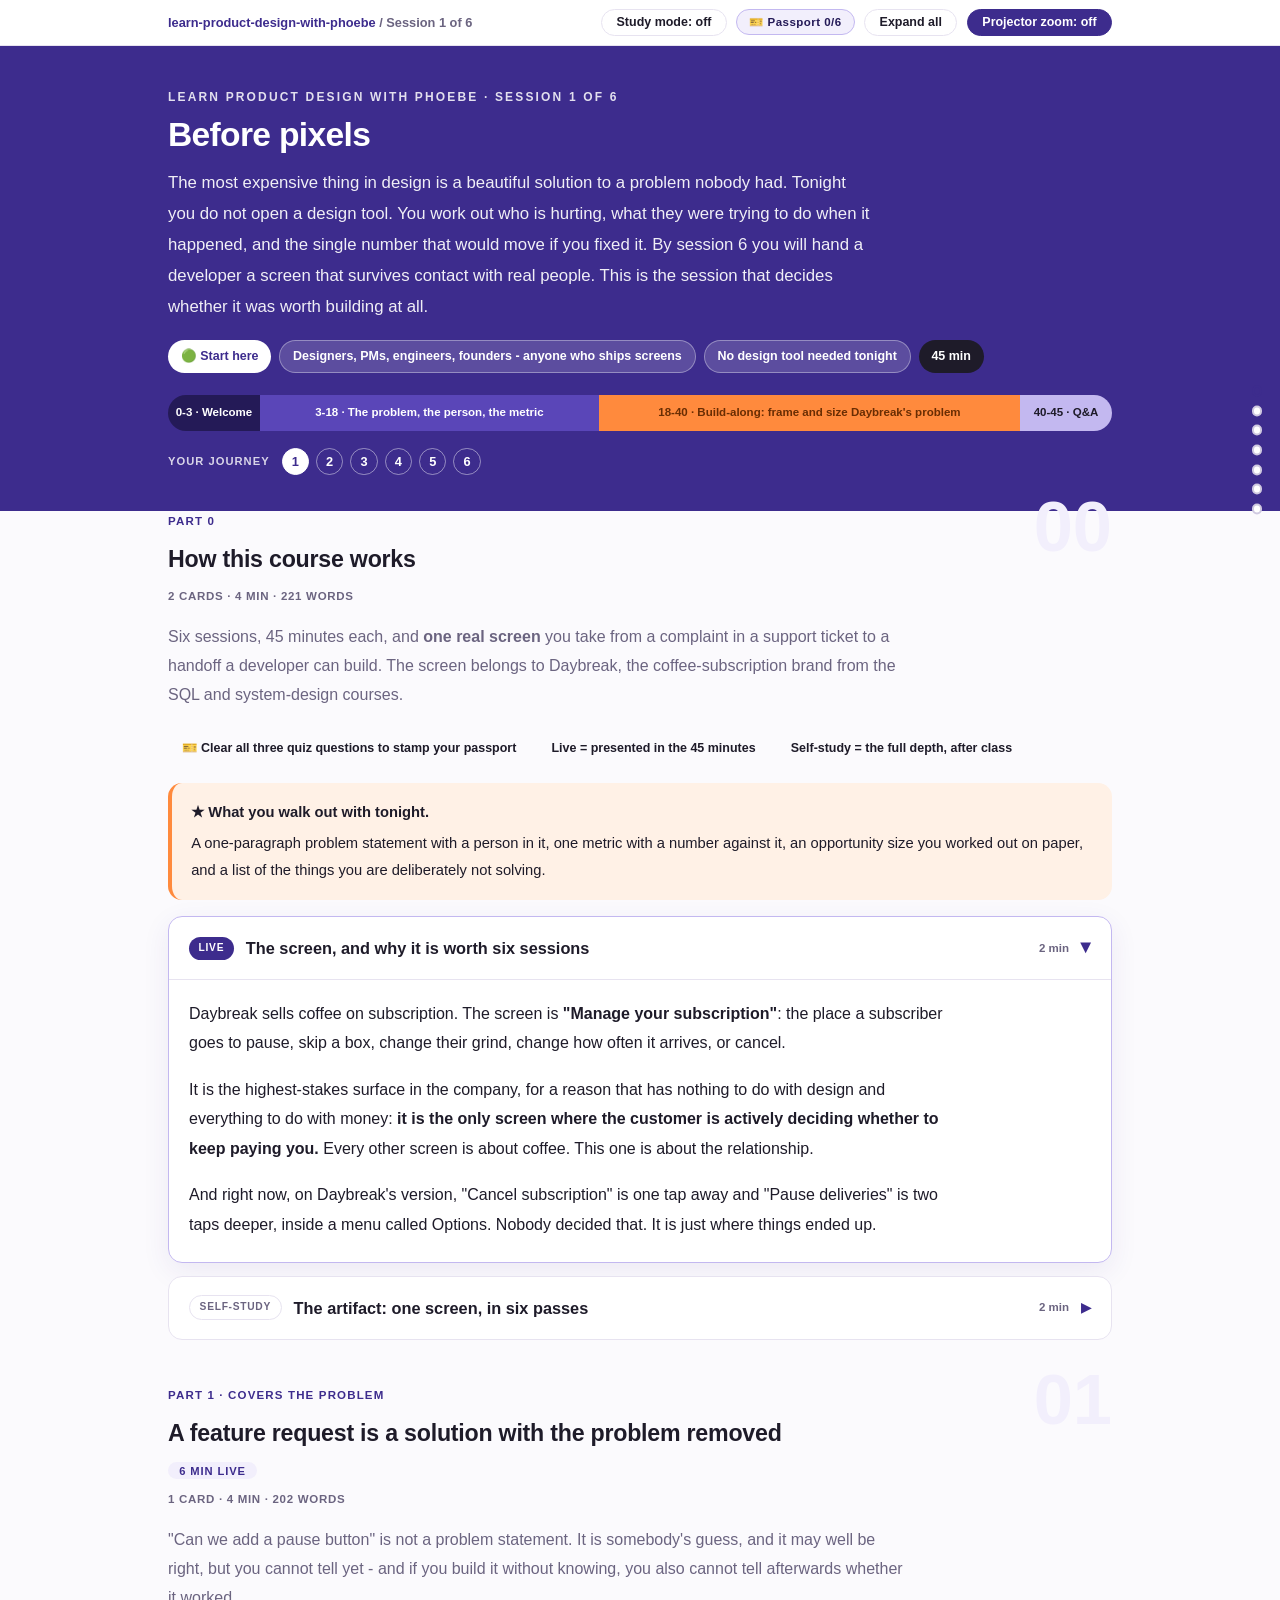
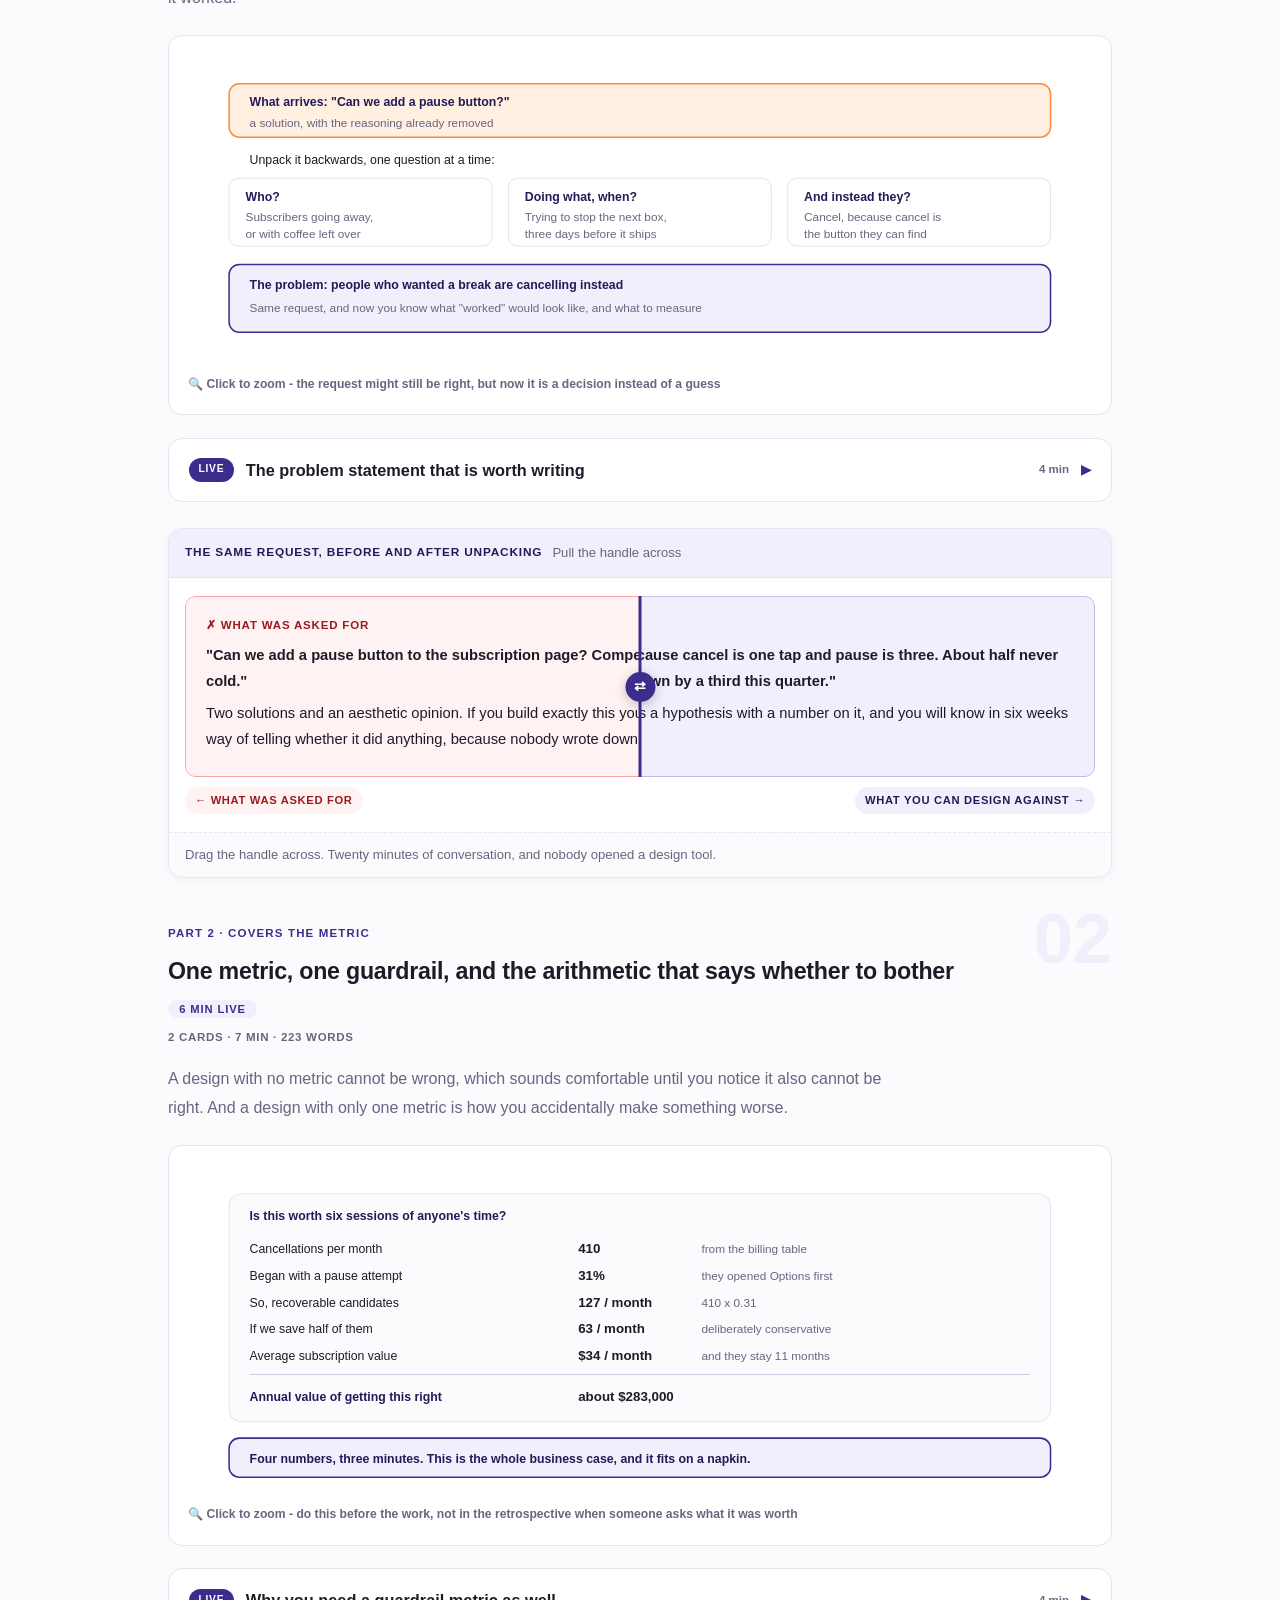
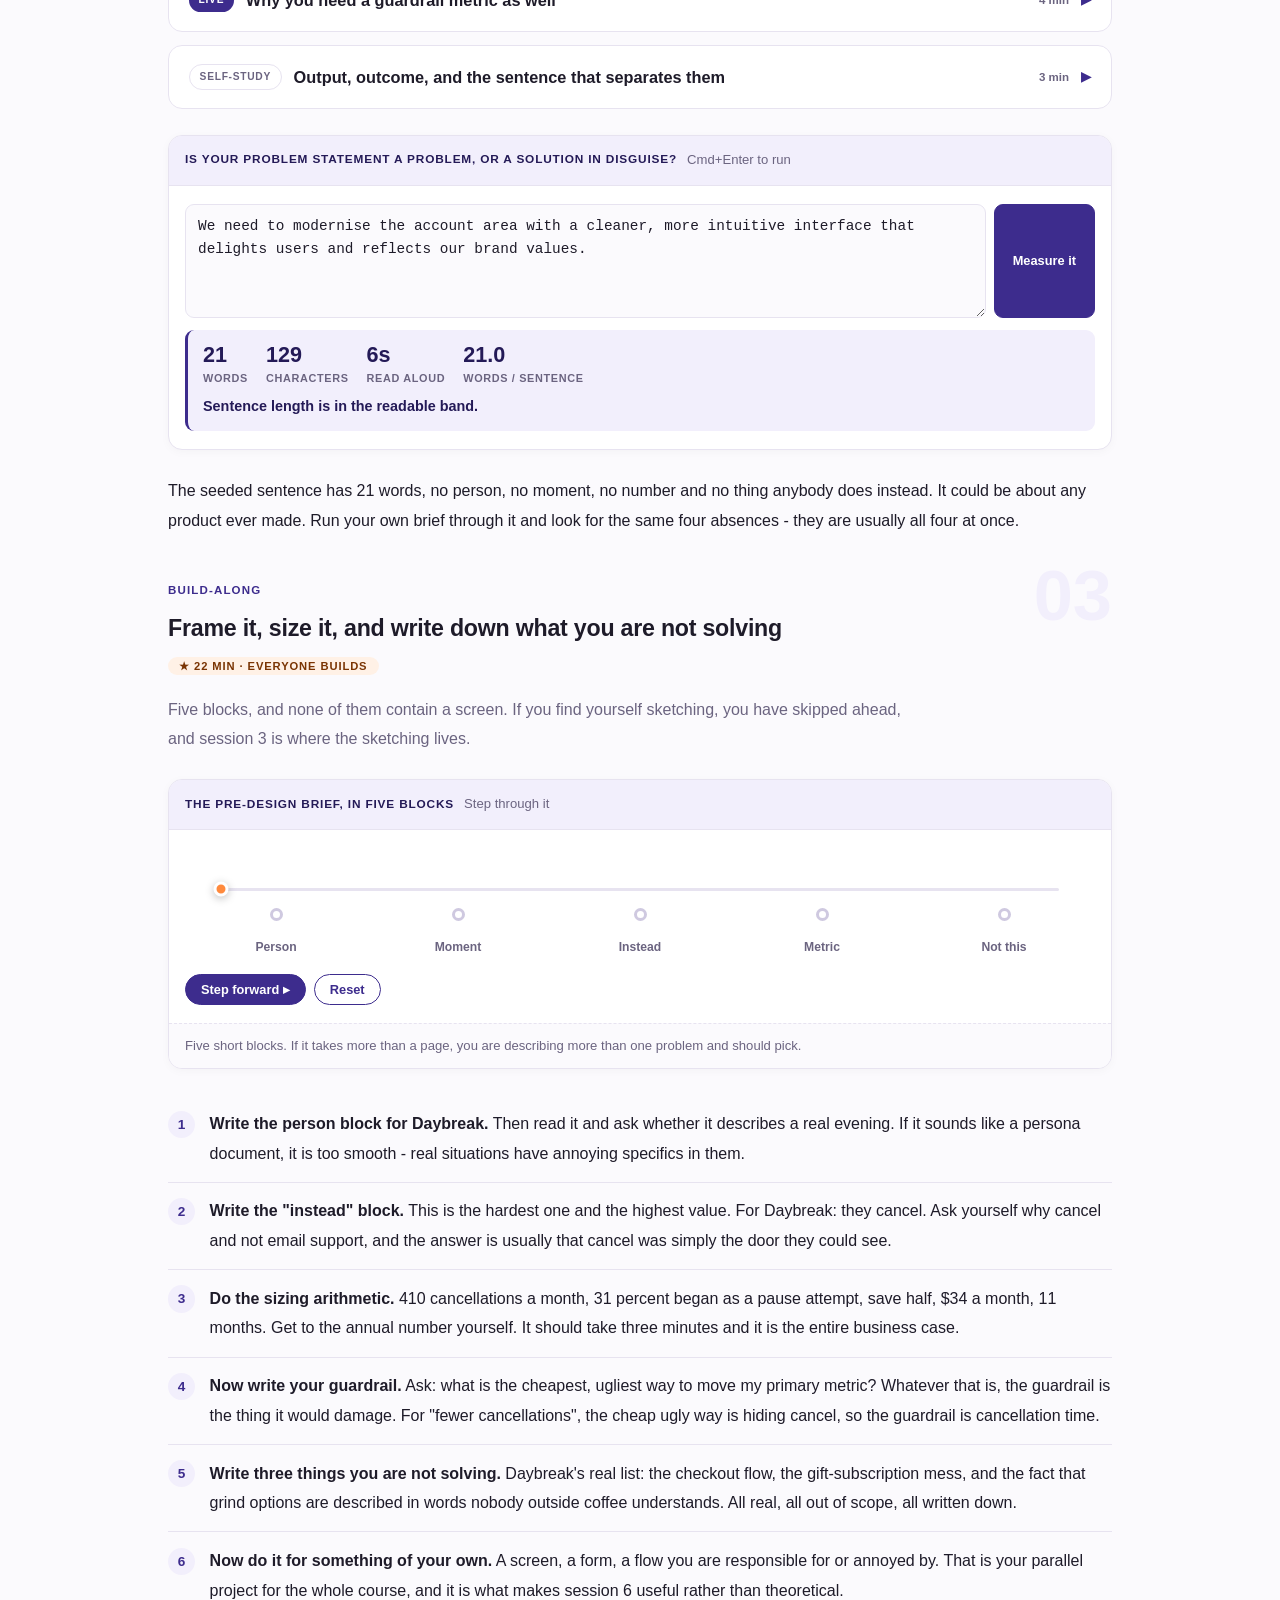
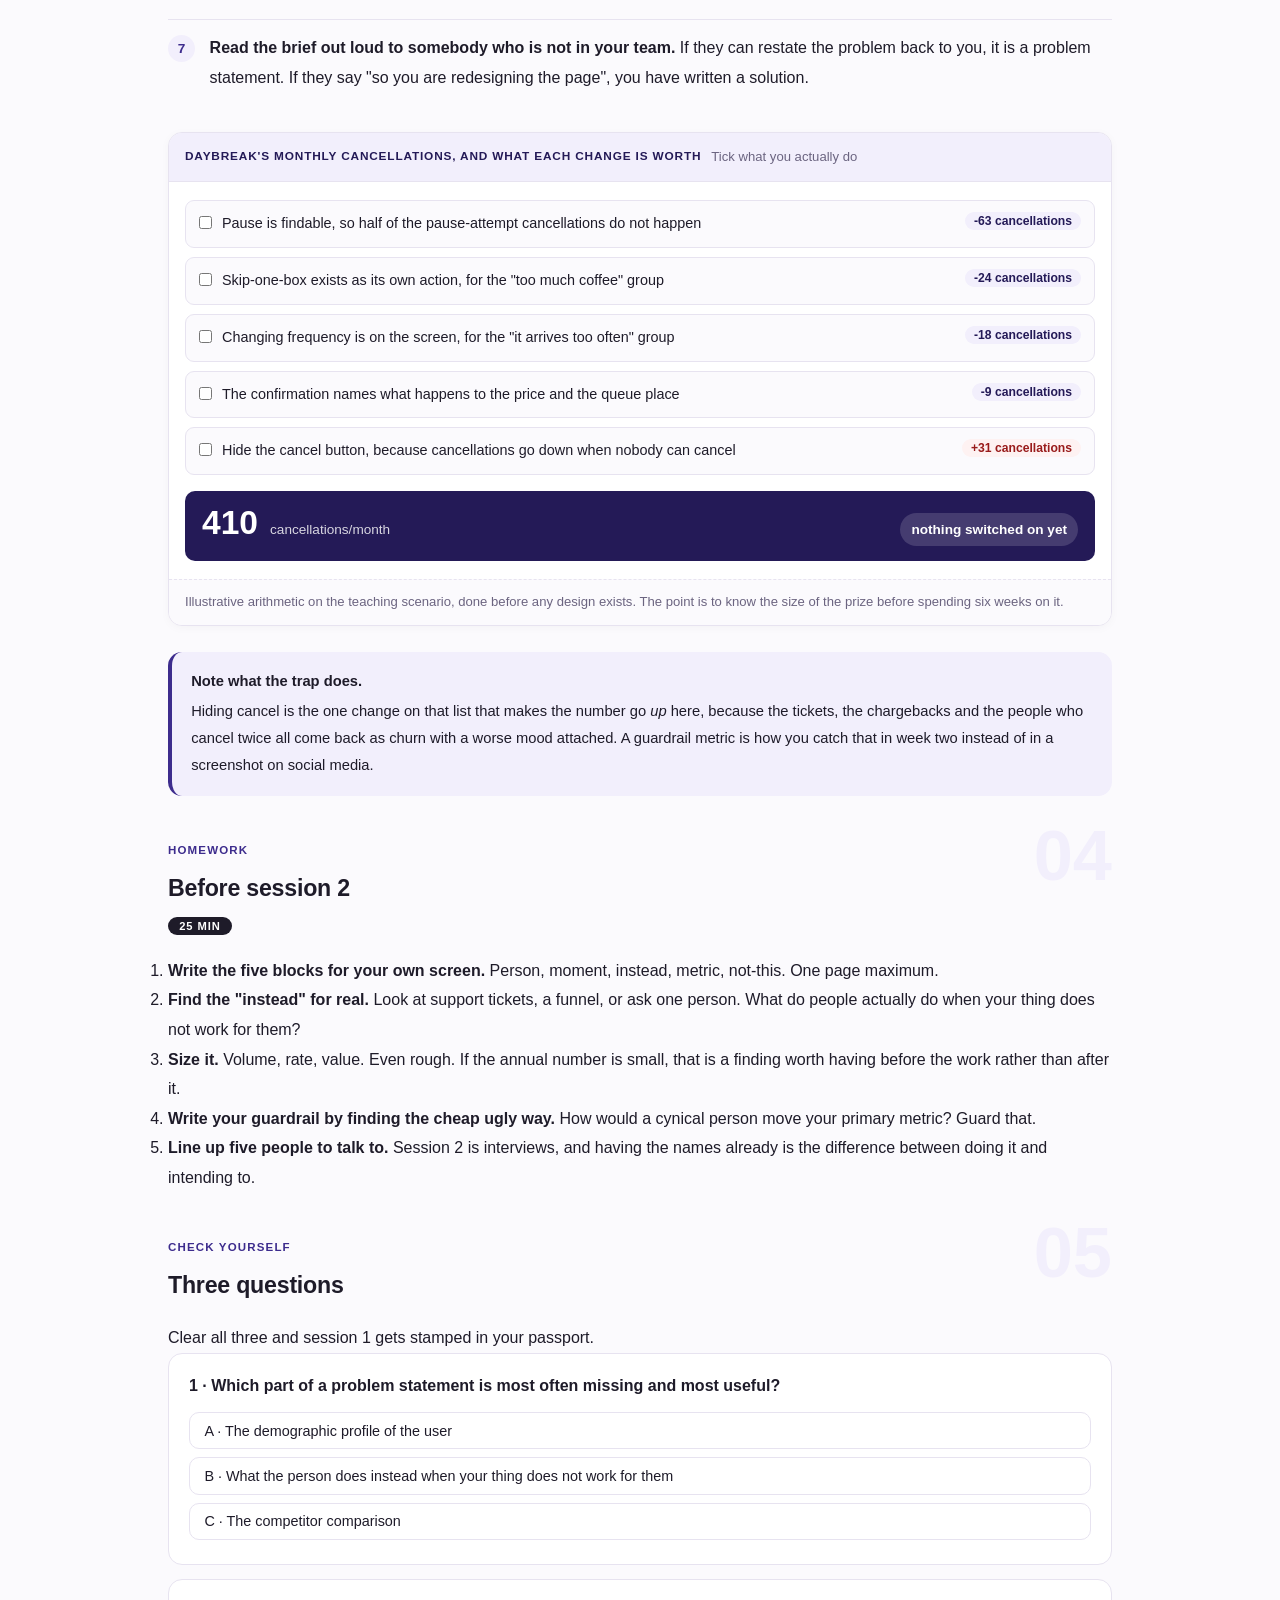
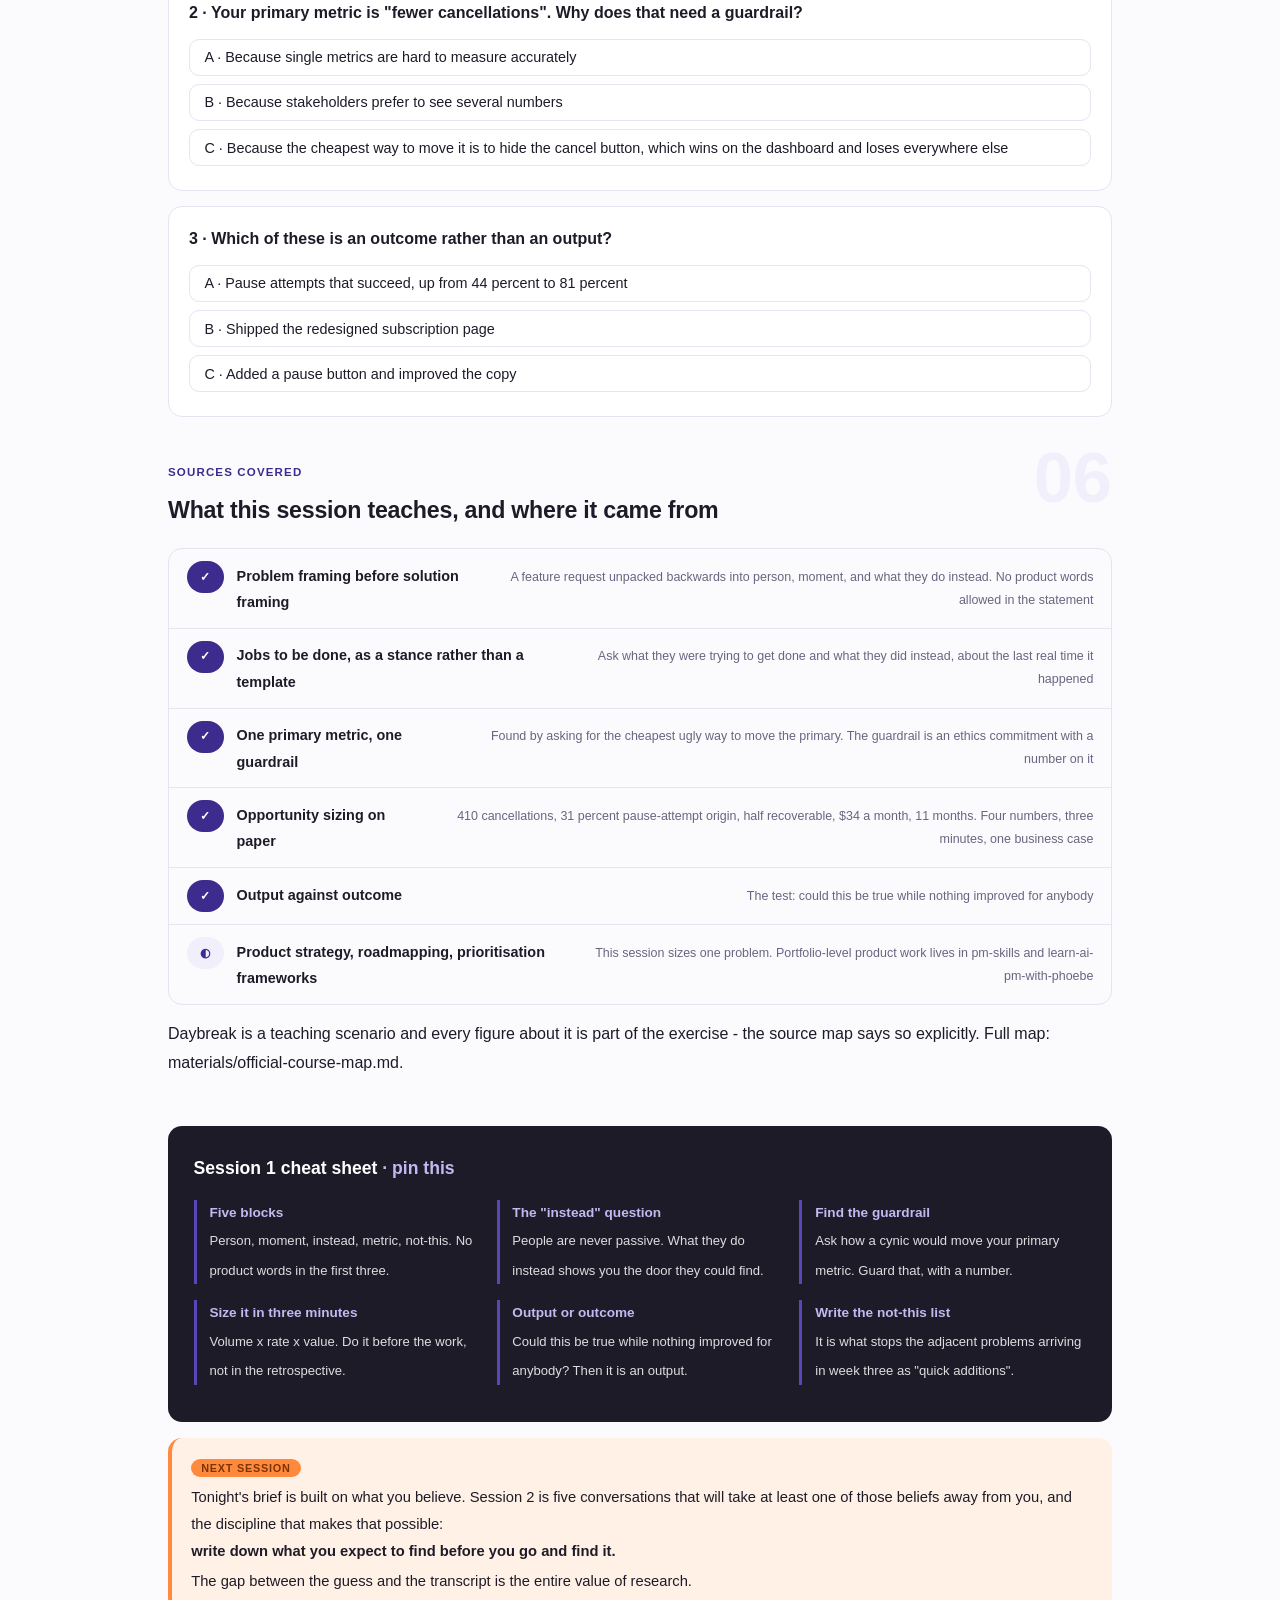
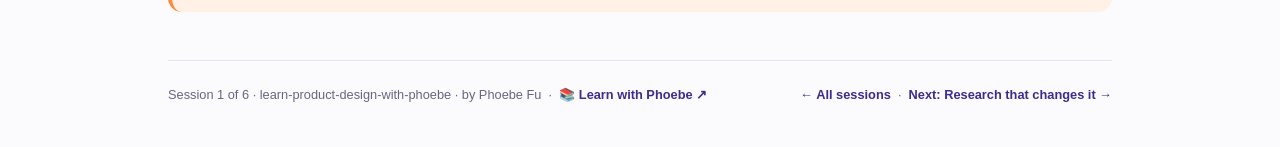
==== courses/01-before-pixels.html @ 53001fee "style.css: recover the missing .agenda block, with an accessible a3 This repo was scaffolded from a " ====
<!DOCTYPE html>
<html lang="en">
<head>
<meta charset="UTF-8">
<meta name="viewport" content="width=device-width, initial-scale=1.0">
<!-- social:start -->
<meta name="description" content="Session 1 of 6. What the problem actually is, who is hurting, and the one number that would move if you solved it. No screens allowed in this session, which is the point of it.">
<meta property="og:type" content="article">
<meta property="og:site_name" content="Learn with Phoebe">
<meta property="og:title" content="Before pixels - learn product design with phoebe">
<meta property="og:description" content="Session 1 of 6. Find the real problem and the one number that would move if you solved it.">
<meta property="og:url" content="https://phoebefu6.github.io/learn-product-design-with-phoebe/courses/01-before-pixels.html">
<meta property="og:image" content="https://phoebefu6.github.io/learn-product-design-with-phoebe/assets/og-cover.png">
<meta property="og:image:width" content="1200">
<meta property="og:image:height" content="630">
<meta name="twitter:card" content="summary_large_image">
<meta name="twitter:title" content="Before pixels - learn product design with phoebe">
<meta name="twitter:description" content="Session 1 of 6. The problem, the person, and the one metric.">
<meta name="twitter:image" content="https://phoebefu6.github.io/learn-product-design-with-phoebe/assets/og-cover.png">
<!-- social:end -->
<title>Session 1 · Before pixels - learn product design with phoebe</title>
<link rel="stylesheet" href="../assets/style.css?v=2">
</head>
<body>

<div class="toolbar">
  <div class="wrap">
    <span class="crumb"><a href="../index.html">learn-product-design-with-phoebe</a> / Session 1 of 6</span>
    <button class="btn" id="toggle-all" type="button">Expand all</button>
    <button class="btn primary" id="zoom-toggle" type="button">Projector zoom: off</button>
  </div>
</div>

<header class="masthead">
  <div class="wrap">
    <div class="eyebrow">Learn Product Design with Phoebe · Session 1 of 6</div>
    <h1>Before <span class="accent">pixels</span></h1>
    <p class="sub">The most expensive thing in design is a beautiful solution to a problem nobody had. Tonight you do not open a design tool. You work out who is hurting, what they were trying to do when it happened, and the single number that would move if you fixed it. By session 6 you will hand a developer a screen that survives contact with real people. This is the session that decides whether it was worth building at all.</p>
    <div class="chip-row">
      <span class="chip level">🟢 Start here</span>
      <span class="chip audience">Designers, PMs, engineers, founders - anyone who ships screens</span>
      <span class="chip audience">No design tool needed tonight</span>
      <span class="chip time">45 min</span>
    </div>
    <div class="agenda">
      <span class="a1" style="flex:1">0-3 · Welcome</span>
      <span class="a2" style="flex:4">3-18 · The problem, the person, the metric</span>
      <span class="a3" style="flex:5">18-40 · Build-along: frame and size Daybreak's problem</span>
      <span class="a4" style="flex:1">40-45 · Q&amp;A</span>
    </div>
  </div>
</header>

<main class="wrap">

  <!-- ============ INTRO ============ -->
  <section class="section" id="intro">
    <div class="section-kicker">
      <span class="klabel">Part 0</span>
      <h2>How this course works</h2>
    </div>
    <p class="lede">Six sessions, 45 minutes each, and <strong>one real screen</strong> you take from a complaint in a support ticket to a handoff a developer can build. The screen belongs to Daybreak, the coffee-subscription brand from the SQL and system-design courses.</p>

    <div class="legend">
      <span class="pill">🎫 Clear all three quiz questions to stamp your passport</span>
      <span class="pill">Live = presented in the 45 minutes</span>
      <span class="pill">Self-study = the full depth, after class</span>
    </div>

    <div class="callout win">
      <p><strong>★ What you walk out with tonight.</strong> A one-paragraph problem statement with a person in it, one metric with a number against it, an opportunity size you worked out on paper, and a list of the things you are deliberately not solving.</p>
    </div>

    <details class="card" open>
      <summary><span class="mode live">Live</span>The screen, and why it is worth six sessions<span class="mini">2 min</span><span class="caret">▶</span></summary>
      <div class="body">
        <p>Daybreak sells coffee on subscription. The screen is <strong>"Manage your subscription"</strong>: the place a subscriber goes to pause, skip a box, change their grind, change how often it arrives, or cancel.</p>
        <p>It is the highest-stakes surface in the company, for a reason that has nothing to do with design and everything to do with money: <strong>it is the only screen where the customer is actively deciding whether to keep paying you.</strong> Every other screen is about coffee. This one is about the relationship.</p>
        <p>And right now, on Daybreak's version, "Cancel subscription" is one tap away and "Pause deliveries" is two taps deeper, inside a menu called Options. Nobody decided that. It is just where things ended up.</p>
      </div>
    </details>

    <details class="card">
      <summary><span class="mode self">Self-study</span>The artifact: one screen, in six passes<span class="mini">2 min</span><span class="caret">▶</span></summary>
      <div class="body">
        <table class="clean">
          <tr><th>Session</th><th>What the work gains</th></tr>
          <tr><td>1 · tonight</td><td>A problem statement with a person in it, and one metric</td></tr>
          <tr><td>2</td><td>Five interviews, and at least one belief you had to give up</td></tr>
          <tr><td>3</td><td>The flow and a deliberately ugly wireframe of the structure</td></tr>
          <tr><td>4</td><td>Type scale, spacing scale, hierarchy and colour that passes on measurement</td></tr>
          <tr><td>5</td><td>States, feedback, and every word on the screen written on purpose</td></tr>
          <tr><td>6</td><td>A critique survived, a handoff pack, and the debt written down</td></tr>
        </table>
        <p>If you only do three, do 1, 4 and 6. Session 1 is whether it was worth building, session 4 is whether it is usable, session 6 is whether it survives you.</p>
      </div>
    </details>
  </section>

  <!-- ============ PART 1 ============ -->
  <section class="section" id="part-1">
    <div class="section-kicker">
      <span class="klabel">Part 1 · covers the problem</span>
      <h2>A feature request is a solution with the problem removed</h2>
      <span class="tag concept">6 min live</span>
    </div>
    <p class="lede">"Can we add a pause button" is not a problem statement. It is somebody's guess, and it may well be right, but you cannot tell yet - and if you build it without knowing, you also cannot tell afterwards whether it worked.</p>

    <figure class="zoomable">
      <svg viewBox="0 0 880 300" xmlns="http://www.w3.org/2000/svg" role="img" aria-label="A feature request unpacked backwards into the problem behind it and the person who has it">
        <style>
          .p1rH { font: 800 12px Inter, sans-serif; fill: #241A57; }
          .p1rB { font: 400 12px Inter, sans-serif; fill: #1E1B29; }
          .p1rN { font: 400 11.5px Inter, sans-serif; fill: #6B6480; }
        </style>
        <rect x="40" y="28" width="800" height="52" rx="10" fill="#FFF0E2" stroke="#FF8A3D" stroke-width="1.5"/>
        <text class="p1rH" x="60" y="50">What arrives: "Can we add a pause button?"</text>
        <text class="p1rN" x="60" y="70">a solution, with the reasoning already removed</text>

        <text class="p1rB" x="60" y="106">Unpack it backwards, one question at a time:</text>

        <rect x="40" y="120" width="256" height="66" rx="9" fill="#fff" stroke="#E7E3F0"/>
        <text class="p1rH" x="56" y="142">Who?</text>
        <text class="p1rN" x="56" y="162">Subscribers going away,</text>
        <text class="p1rN" x="56" y="178">or with coffee left over</text>

        <rect x="312" y="120" width="256" height="66" rx="9" fill="#fff" stroke="#E7E3F0"/>
        <text class="p1rH" x="328" y="142">Doing what, when?</text>
        <text class="p1rN" x="328" y="162">Trying to stop the next box,</text>
        <text class="p1rN" x="328" y="178">three days before it ships</text>

        <rect x="584" y="120" width="256" height="66" rx="9" fill="#fff" stroke="#E7E3F0"/>
        <text class="p1rH" x="600" y="142">And instead they?</text>
        <text class="p1rN" x="600" y="162">Cancel, because cancel is</text>
        <text class="p1rN" x="600" y="178">the button they can find</text>

        <rect x="40" y="204" width="800" height="66" rx="10" fill="#F2EFFC" stroke="#3D2C8D" stroke-width="1.5"/>
        <text class="p1rH" x="60" y="228">The problem: people who wanted a break are cancelling instead</text>
        <text class="p1rN" x="60" y="250">Same request, and now you know what "worked" would look like, and what to measure</text>
      </svg>
      <figcaption>🔍 Click to zoom - the request might still be right, but now it is a decision instead of a guess</figcaption>
    </figure>

    <details class="card">
      <summary><span class="mode live">Live</span>The problem statement that is worth writing<span class="mini">4 min</span><span class="caret">▶</span></summary>
      <div class="body">
        <p>One paragraph, four things in it, and no product words at all:</p>
        <ul>
          <li><strong>A person, specifically.</strong> Not "users". "A subscriber going travelling for three weeks."</li>
          <li><strong>A moment.</strong> When does this happen? "Three days before the next box ships, usually from a phone, usually in the evening."</li>
          <li><strong>What they do instead.</strong> This is the part everyone skips and it is the most useful. People always do something. What they do instead of the thing you wish they did tells you where the design failed.</li>
          <li><strong>What would be different.</strong> Not "a better experience". Something you could count.</li>
        </ul>
        <div class="callout example">
          <span class="ex-pill">Daybreak's version</span>
          <p>"A subscriber going away for three weeks wants to stop the next box. Three days before it ships, on a phone, in the evening, they open Manage subscription. They see Cancel. They do not see Pause, because it is inside Options. <strong>They cancel, and about half of them never come back.</strong> If we solved it, cancellations that begin with a pause attempt would fall, and reactivations would not have to carry the difference."</p>
        </div>
        <p>Notice that this paragraph contains no design ideas at all. That is deliberate: the moment a solution enters the problem statement, everybody starts discussing the solution and the problem is never examined again.</p>
      </div>
    </details>

    <div class="wipe" data-title="The same request, before and after unpacking" data-label-a="What was asked for" data-label-b="What you can design against" data-foot="Drag the handle across. Twenty minutes of conversation, and nobody opened a design tool.">
      <div class="wipe-a">
        <p><strong>"Can we add a pause button to the subscription page? Competitors have one. Also it should feel friendlier, the page is quite cold."</strong></p>
        <p>Two solutions and an aesthetic opinion. If you build exactly this you will ship a pause button in a friendlier colour, and you will have no way of telling whether it did anything, because nobody wrote down what "did anything" means.</p>
      </div>
      <div class="wipe-b">
        <p><strong>"Subscribers who want a three-week break cancel instead, because cancel is one tap and pause is three. About half never return. Target: cancellations that started as a pause attempt, down by a third this quarter."</strong></p>
        <p>Now "friendlier" is testable rather than arguable, the pause button is a hypothesis with a number on it, and you will know in six weeks whether you were right.</p>
      </div>
    </div>
  </section>

  <!-- ============ PART 2 ============ -->
  <section class="section" id="part-2">
    <div class="section-kicker">
      <span class="klabel">Part 2 · covers the metric</span>
      <h2>One metric, one guardrail, and the arithmetic that says whether to bother</h2>
      <span class="tag concept">6 min live</span>
    </div>
    <p class="lede">A design with no metric cannot be wrong, which sounds comfortable until you notice it also cannot be right. And a design with only one metric is how you accidentally make something worse.</p>

    <figure class="zoomable">
      <svg viewBox="0 0 880 320" xmlns="http://www.w3.org/2000/svg" role="img" aria-label="Opportunity sizing for Daybreak: monthly cancellations, the share that began as a pause attempt, the recoverable share and the annual value">
        <style>
          .p1sH { font: 800 12px Inter, sans-serif; fill: #241A57; }
          .p1sB { font: 400 12px Inter, sans-serif; fill: #1E1B29; }
          .p1sV { font: 800 13px Inter, sans-serif; fill: #1E1B29; }
          .p1sN { font: 400 11.5px Inter, sans-serif; fill: #6B6480; }
        </style>
        <rect x="40" y="28" width="800" height="222" rx="12" fill="#FBFAFD" stroke="#E7E3F0"/>
        <text class="p1sH" x="60" y="54">Is this worth six sessions of anyone's time?</text>

        <text class="p1sB" x="60" y="86">Cancellations per month</text>
        <text class="p1sV" x="380" y="86">410</text>
        <text class="p1sN" x="500" y="86">from the billing table</text>

        <text class="p1sB" x="60" y="112">Began with a pause attempt</text>
        <text class="p1sV" x="380" y="112">31%</text>
        <text class="p1sN" x="500" y="112">they opened Options first</text>

        <text class="p1sB" x="60" y="138">So, recoverable candidates</text>
        <text class="p1sV" x="380" y="138">127 / month</text>
        <text class="p1sN" x="500" y="138">410 x 0.31</text>

        <text class="p1sB" x="60" y="164">If we save half of them</text>
        <text class="p1sV" x="380" y="164">63 / month</text>
        <text class="p1sN" x="500" y="164">deliberately conservative</text>

        <text class="p1sB" x="60" y="190">Average subscription value</text>
        <text class="p1sV" x="380" y="190">$34 / month</text>
        <text class="p1sN" x="500" y="190">and they stay 11 months</text>

        <line x1="60" y1="204" x2="820" y2="204" stroke="#CFC9E0"/>
        <text class="p1sH" x="60" y="230">Annual value of getting this right</text>
        <text class="p1sV" x="380" y="230">about $283,000</text>

        <rect x="40" y="266" width="800" height="38" rx="10" fill="#F2EFFC" stroke="#3D2C8D" stroke-width="1.5"/>
        <text class="p1sH" x="60" y="290">Four numbers, three minutes. This is the whole business case, and it fits on a napkin.</text>
      </svg>
      <figcaption>🔍 Click to zoom - do this before the work, not in the retrospective when someone asks what it was worth</figcaption>
    </figure>

    <details class="card">
      <summary><span class="mode live">Live</span>Why you need a guardrail metric as well<span class="mini">4 min</span><span class="caret">▶</span></summary>
      <div class="body">
        <p>Optimise one number hard enough and you will find a way to move it that nobody wanted. If the only metric is "fewer cancellations", the fastest design is to hide the cancel button entirely, and that design will win on the dashboard while your support queue fills up and someone writes a thread about dark patterns.</p>
        <ul>
          <li><strong>Primary:</strong> cancellations that began as a pause attempt, down by a third.</li>
          <li><strong>Guardrail:</strong> time to complete an intentional cancellation, unchanged. Plus support tickets containing the word "cancel", unchanged.</li>
        </ul>
        <div class="callout tip">
          <p>The guardrail is also an ethics mechanism with a number on it, which is much more durable than an ethics conversation. "We agreed cancelling would not get slower, and it got 40 seconds slower" is a fact. "This feels a bit dark-pattern-ish" is a feeling somebody can talk you out of on a Thursday.</p>
        </div>
      </div>
    </details>

    <details class="card">
      <summary><span class="mode self">Self-study</span>Output, outcome, and the sentence that separates them<span class="mini">3 min</span><span class="caret">▶</span></summary>
      <div class="body">
        <table class="clean">
          <tr><th>Output (what you did)</th><th>Outcome (what changed)</th></tr>
          <tr><td>Redesigned the subscription page</td><td>Pause attempts that succeed, up from 44% to 81%</td></tr>
          <tr><td>Added a pause button</td><td>Cancellations that began as a pause attempt, down a third</td></tr>
          <tr><td>Improved the copy</td><td>Support tickets asking "how do I pause", down by half</td></tr>
        </table>
        <p>The test: <strong>could this be true while nothing improved for anybody?</strong> If yes, it is an output. Outputs are fine to plan with and dangerous to celebrate with, because a team that celebrates outputs eventually optimises for shipping rather than for working.</p>
      </div>
    </details>

    <div class="tryrow" data-fn="wordcount" data-multiline="1" data-title="Is your problem statement a problem, or a solution in disguise?" data-hint="Paste the last feature request or brief you were handed" data-seed="We need to modernise the account area with a cleaner, more intuitive interface that delights users and reflects our brand values." data-cta="Measure it"></div>

    <p>The seeded sentence has 21 words, no person, no moment, no number and no thing anybody does instead. It could be about any product ever made. Run your own brief through it and look for the same four absences - they are usually all four at once.</p>
  </section>

  <!-- ============ DEMO ============ -->
  <section class="section" id="demo-1">
    <div class="section-kicker">
      <span class="klabel">Build-along</span>
      <h2>Frame it, size it, and write down what you are not solving</h2>
      <span class="tag demo">★ 22 min · everyone builds</span>
    </div>
    <p class="lede">Five blocks, and none of them contain a screen. If you find yourself sketching, you have skipped ahead, and session 3 is where the sketching lives.</p>

    <div class="tick" data-stages="Person|Moment|Instead|Metric|Not this" data-title="The pre-design brief, in five blocks" data-foot="Five short blocks. If it takes more than a page, you are describing more than one problem and should pick.">
      <p class="tick-note" data-stage="0"><b>Person.</b> One specific person, named by their situation rather than a demographic. "A subscriber going away for three weeks" tells you something. "Millennials" tells you nothing you can design with.</p>
      <p class="tick-note" data-stage="1"><b>Moment.</b> When, where, on what, in what mood. Three days before shipping, on a phone, in the evening, mildly irritated. Every one of those changes the design.</p>
      <p class="tick-note" data-stage="2"><b>Instead.</b> What do they currently do? People are never passive. They cancel, they email support, they let the box arrive and give it away, they change their card. Each of those is a clue about which door they could find.</p>
      <p class="tick-note" data-stage="3"><b>Metric.</b> One primary, one guardrail. The guardrail is the promise that you will not win by making something else worse, and it needs a number so it can be checked.</p>
      <p class="tick-note" data-stage="4"><b>Not this.</b> The list of adjacent problems you are deliberately leaving alone this time. Writing them down is what stops them arriving in week three as "quick additions".</p>
    </div>

    <div class="steps">
      <div class="step"><p><strong>Write the person block for Daybreak.</strong> Then read it and ask whether it describes a real evening. If it sounds like a persona document, it is too smooth - real situations have annoying specifics in them.</p></div>
      <div class="step"><p><strong>Write the "instead" block.</strong> This is the hardest one and the highest value. For Daybreak: they cancel. Ask yourself why cancel and not email support, and the answer is usually that cancel was simply the door they could see.</p></div>
      <div class="step"><p><strong>Do the sizing arithmetic.</strong> 410 cancellations a month, 31 percent began as a pause attempt, save half, $34 a month, 11 months. Get to the annual number yourself. It should take three minutes and it is the entire business case.</p></div>
      <div class="step"><p><strong>Now write your guardrail.</strong> Ask: what is the cheapest, ugliest way to move my primary metric? Whatever that is, the guardrail is the thing it would damage. For "fewer cancellations", the cheap ugly way is hiding cancel, so the guardrail is cancellation time.</p></div>
      <div class="step"><p><strong>Write three things you are not solving.</strong> Daybreak's real list: the checkout flow, the gift-subscription mess, and the fact that grind options are described in words nobody outside coffee understands. All real, all out of scope, all written down.</p></div>
      <div class="step"><p><strong>Now do it for something of your own.</strong> A screen, a form, a flow you are responsible for or annoyed by. That is your parallel project for the whole course, and it is what makes session 6 useful rather than theoretical.</p></div>
      <div class="step"><p><strong>Read the brief out loud to somebody who is not in your team.</strong> If they can restate the problem back to you, it is a problem statement. If they say "so you are redesigning the page", you have written a solution.</p></div>
    </div>

    <div class="stakes" data-base="410" data-unit="cancellations/month" data-lower-is-better="1" data-title="Daybreak's monthly cancellations, and what each change is worth" data-foot="Illustrative arithmetic on the teaching scenario, done before any design exists. The point is to know the size of the prize before spending six weeks on it.">
      <label><input type="checkbox" data-delta="-63"> Pause is findable, so half of the pause-attempt cancellations do not happen</label>
      <label><input type="checkbox" data-delta="-24"> Skip-one-box exists as its own action, for the "too much coffee" group</label>
      <label><input type="checkbox" data-delta="-18"> Changing frequency is on the screen, for the "it arrives too often" group</label>
      <label><input type="checkbox" data-delta="-9"> The confirmation names what happens to the price and the queue place</label>
      <label><input type="checkbox" data-delta="31" data-trap="1"> Hide the cancel button, because cancellations go down when nobody can cancel</label>
    </div>

    <div class="callout tip">
      <p><strong>Note what the trap does.</strong> Hiding cancel is the one change on that list that makes the number go <em>up</em> here, because the tickets, the chargebacks and the people who cancel twice all come back as churn with a worse mood attached. A guardrail metric is how you catch that in week two instead of in a screenshot on social media.</p>
    </div>
  </section>

  <!-- ============ HOMEWORK ============ -->
  <section class="section" id="exercise">
    <div class="section-kicker">
      <span class="klabel">Homework</span>
      <h2>Before session 2</h2>
      <span class="tag exercise">25 min</span>
    </div>
    <ol>
      <li><strong>Write the five blocks for your own screen.</strong> Person, moment, instead, metric, not-this. One page maximum.</li>
      <li><strong>Find the "instead" for real.</strong> Look at support tickets, a funnel, or ask one person. What do people actually do when your thing does not work for them?</li>
      <li><strong>Size it.</strong> Volume, rate, value. Even rough. If the annual number is small, that is a finding worth having before the work rather than after it.</li>
      <li><strong>Write your guardrail by finding the cheap ugly way.</strong> How would a cynical person move your primary metric? Guard that.</li>
      <li><strong>Line up five people to talk to.</strong> Session 2 is interviews, and having the names already is the difference between doing it and intending to.</li>
    </ol>
  </section>

  <!-- ============ QUIZ ============ -->
  <section class="section" id="quiz">
    <div class="section-kicker">
      <span class="klabel">Check yourself</span>
      <h2>Three questions</h2>
    </div>
    <p>Clear all three and session 1 gets stamped in your passport.</p>

    <div class="quiz-q" data-answer="1">
      <p class="qtext">1 · Which part of a problem statement is most often missing and most useful?</p>
      <button class="qopt" type="button">A · The demographic profile of the user</button>
      <button class="qopt" type="button">B · What the person does instead when your thing does not work for them</button>
      <button class="qopt" type="button">C · The competitor comparison</button>
      <p class="qwhy">People are never passive. They cancel, they email support, they work around it, they leave. What they do instead points straight at which door they could find, which is usually the actual design failure - and it is evidence rather than opinion.</p>
    </div>

    <div class="quiz-q" data-answer="2">
      <p class="qtext">2 · Your primary metric is "fewer cancellations". Why does that need a guardrail?</p>
      <button class="qopt" type="button">A · Because single metrics are hard to measure accurately</button>
      <button class="qopt" type="button">B · Because stakeholders prefer to see several numbers</button>
      <button class="qopt" type="button">C · Because the cheapest way to move it is to hide the cancel button, which wins on the dashboard and loses everywhere else</button>
      <p class="qwhy">Find the cheap ugly way to move your primary metric, and guard exactly that. "Cancellation time, unchanged" is an ethics commitment with a number on it, which survives a Thursday afternoon in a way that a feeling about dark patterns does not.</p>
    </div>

    <div class="quiz-q" data-answer="0">
      <p class="qtext">3 · Which of these is an outcome rather than an output?</p>
      <button class="qopt" type="button">A · Pause attempts that succeed, up from 44 percent to 81 percent</button>
      <button class="qopt" type="button">B · Shipped the redesigned subscription page</button>
      <button class="qopt" type="button">C · Added a pause button and improved the copy</button>
      <p class="qwhy">The test is whether it could be true while nothing improved for anybody. You can ship a redesign and add a button with nothing changing for a single person. A success rate that moved is a statement about people, and it is the one worth celebrating.</p>
    </div>

    <p class="quiz-score"></p>
  </section>

  <!-- ============ OFFICIAL COVERAGE ============ -->
  <section class="section" id="official">
    <div class="section-kicker">
      <span class="klabel">Sources covered</span>
      <h2>What this session teaches, and where it came from</h2>
    </div>
    <div class="covered">
      <div class="covered-row"><span class="status pill solid">✓</span><span class="name">Problem framing before solution framing</span><span class="note">A feature request unpacked backwards into person, moment, and what they do instead. No product words allowed in the statement</span></div>
      <div class="covered-row"><span class="status pill solid">✓</span><span class="name">Jobs to be done, as a stance rather than a template</span><span class="note">Ask what they were trying to get done and what they did instead, about the last real time it happened</span></div>
      <div class="covered-row"><span class="status pill solid">✓</span><span class="name">One primary metric, one guardrail</span><span class="note">Found by asking for the cheapest ugly way to move the primary. The guardrail is an ethics commitment with a number on it</span></div>
      <div class="covered-row"><span class="status pill solid">✓</span><span class="name">Opportunity sizing on paper</span><span class="note">410 cancellations, 31 percent pause-attempt origin, half recoverable, $34 a month, 11 months. Four numbers, three minutes, one business case</span></div>
      <div class="covered-row"><span class="status pill solid">✓</span><span class="name">Output against outcome</span><span class="note">The test: could this be true while nothing improved for anybody</span></div>
      <div class="covered-row"><span class="status pill light">◐</span><span class="name">Product strategy, roadmapping, prioritisation frameworks</span><span class="note">This session sizes one problem. Portfolio-level product work lives in pm-skills and learn-ai-pm-with-phoebe</span></div>
    </div>
    <p class="mono" style="margin-top:14px">Daybreak is a teaching scenario and every figure about it is part of the exercise - the source map says so explicitly. Full map: <span class="mono">materials/official-course-map.md</span>.</p>
  </section>

  <!-- ============ CHEAT SHEET ============ -->
  <section class="cheat" id="cheatsheet">
    <h3>Session 1 cheat sheet <span>· pin this</span></h3>
    <div class="grid-2">
      <div class="cheat-item"><b>Five blocks</b><span>Person, moment, instead, metric, not-this. No product words in the first three.</span></div>
      <div class="cheat-item"><b>The "instead" question</b><span>People are never passive. What they do instead shows you the door they could find.</span></div>
      <div class="cheat-item"><b>Find the guardrail</b><span>Ask how a cynic would move your primary metric. Guard that, with a number.</span></div>
      <div class="cheat-item"><b>Size it in three minutes</b><span>Volume x rate x value. Do it before the work, not in the retrospective.</span></div>
      <div class="cheat-item"><b>Output or outcome</b><span>Could this be true while nothing improved for anybody? Then it is an output.</span></div>
      <div class="cheat-item"><b>Write the not-this list</b><span>It is what stops the adjacent problems arriving in week three as "quick additions".</span></div>
    </div>
  </section>

  <div class="callout next">
    <span class="nx-pill">Next session</span>
    <p>Tonight's brief is built on what you believe. Session 2 is five conversations that will take at least one of those beliefs away from you, and the discipline that makes that possible: <strong>write down what you expect to find before you go and find it.</strong> The gap between the guess and the transcript is the entire value of research.</p>
  </div>

  <footer class="pagefoot">
    <span>Session 1 of 6 · learn-product-design-with-phoebe · by Phoebe Fu &nbsp;·&nbsp; 📚 <a href="https://phoebefu6.github.io/learn-with-phoebe/">Learn with Phoebe ↗</a></span>
    <span><a href="../index.html">← All sessions</a> &nbsp;·&nbsp; <a href="02-research-that-changes-it.html">Next: Research that changes it →</a></span>
  </footer>

</main>

<script src="../assets/app.js?v=2"></script>
</body>
</html>
---- assets/style.css ----
/* learn-product-design-with-phoebe - editorial bold design system
   Accent: deep violet #3D2C8D · Ink violet #241A57 · Flagship: coral #FF8A3D
   (CSS var names still read --indigo/--amber; they hold violet and coral.) */

:root {
  --indigo: #3D2C8D;
  --indigo-deep: #241A57;
  --indigo-mid: #5A46B8;
  --indigo-soft: #C3B8F0;
  --indigo-50: #F2EFFC;
  --ink: #1E1B29;
  --muted: #6B6480;
  --faint: #CFC9E0;
  --hairline: #E7E3F0;
  --amber: #FF8A3D;
  --amber-ink: #7A3403;
  --amber-50: #FFF1E6;
  --paper: #FBFAFD;
  --code-bg: #1A1526;
  --code-ink: #E6E1F2;
  --radius: 14px;
}

* { margin: 0; padding: 0; box-sizing: border-box; }

html { font-size: 16px; scroll-behavior: smooth; }
html.zoom-125 { font-size: 20px; }
html.zoom-150 { font-size: 24px; }

body {
  font-family: "Inter", -apple-system, BlinkMacSystemFont, "Segoe UI", Roboto, sans-serif;
  background: var(--paper);
  color: var(--ink);
  line-height: 1.85;
  font-feature-settings: "tnum";
}

.wrap { max-width: 62rem; margin: 0 auto; padding: 0 1.5rem; }

/* ---------- header band ---------- */
.masthead {
  background: var(--indigo);
  color: #fff;
  padding: 2.5rem 0 2.25rem;
}
.masthead .eyebrow {
  font-size: .75rem;
  letter-spacing: .18em;
  text-transform: uppercase;
  opacity: .85;
  font-weight: 600;
}
.masthead h1 {
  font-size: 2.1rem;
  line-height: 1.15;
  font-weight: 800;
  margin: .5rem 0 .75rem;
  letter-spacing: -.02em;
}
.masthead h1 .accent { color: inherit; }
.masthead .sub { font-size: 1.05rem; opacity: .92; max-width: 44rem; }

.chip-row { display: flex; flex-wrap: wrap; gap: .5rem; margin-top: 1.1rem; }
.chip {
  display: inline-flex;
  align-items: center;
  gap: .35rem;
  border-radius: 999px;
  padding: .25rem .8rem;
  font-size: .78rem;
  font-weight: 600;
  white-space: nowrap;
}
.chip.level { background: #fff; color: var(--indigo); }
.chip.audience { background: rgba(255,255,255,.16); color: #fff; border: 1px solid rgba(255,255,255,.35); }
.chip.time { background: var(--ink); color: #fff; font-variant-numeric: tabular-nums; }


/* ---------- agenda band ----------
   Recovered 2026-09-02. These six repos were scaffolded from a stylesheet that had
   lost this block, so .agenda rendered as run-on inline text ~700px tall inside the
   masthead. 87 of 93 repos carry it; these were the exception, and they were also the
   six the estate sweep could not see. See course-builder/references/field-notes.md.

   .a3 does NOT reuse the donor's `color: var(--amber-ink)`: that pair falls below
   4.5:1 against --amber in all six palettes, which is the same failure the sweep
   flags on the wellbeing courses. The literal below is the darkest tone of this
   repo's own amber-ink that clears 4.5:1, so the band stays bright. Recompute it if
   --amber changes. */
.agenda {
  display: flex;
  border-radius: 999px;
  overflow: hidden;
  margin: 1.4rem 0 0;
  font-size: .72rem;
  font-weight: 600;
  text-align: center;
  color: #fff;
}
.agenda span { padding: .45rem .3rem; white-space: nowrap; overflow: hidden; text-overflow: ellipsis; }
.agenda .a1 { background: var(--indigo-deep); }
.agenda .a2 { background: var(--indigo-mid); }
.agenda .a3 { background: var(--amber); color: #692D03; }
.agenda .a4 { background: var(--indigo-soft); color: var(--ink); }

/* ---------- toolbar ---------- */
.toolbar {
  position: sticky;
  top: 0;
  z-index: 40;
  background: rgba(255,255,255,.94);
  backdrop-filter: blur(6px);
  border-bottom: 1px solid var(--hairline);
  padding: .55rem 0;
}
.toolbar .wrap { display: flex; align-items: center; gap: .6rem; }
.toolbar .crumb { font-size: .8rem; color: var(--muted); font-weight: 600; margin-right: auto; }
.toolbar .crumb a { color: var(--indigo); text-decoration: none; }
.btn {
  border: 1px solid var(--hairline);
  background: #fff;
  color: var(--ink);
  border-radius: 999px;
  padding: .35rem .9rem;
  font-size: .78rem;
  font-weight: 600;
  cursor: pointer;
  font-family: inherit;
  transition: all .15s ease;
}
.btn:hover { border-color: var(--indigo); color: var(--indigo); }
.btn.primary { background: var(--indigo); border-color: var(--indigo); color: #fff; }
.btn.primary:hover { background: var(--indigo-deep); }

/* ---------- sections ---------- */
main { padding: 2.5rem 0 4rem; }

.section { margin-bottom: 2.8rem; }
.section-kicker { margin-bottom: 1rem; }
.section-kicker .klabel {
  display: block;
  font-size: .72rem;
  text-transform: uppercase;
  letter-spacing: .1em;
  color: var(--indigo);
  font-weight: 700;
  margin-bottom: .35rem;
}
.section-kicker h2 {
  font-size: 1.45rem;
  font-weight: 800;
  letter-spacing: -.01em;
  display: flex;
  align-items: center;
  gap: .7rem;
  flex-wrap: wrap;
}
.section-kicker .tag {
  border-radius: 999px;
  padding: .18rem .7rem;
  font-size: .7rem;
  font-weight: 700;
  text-transform: uppercase;
  letter-spacing: .08em;
}
.tag.concept { background: var(--indigo-50); color: var(--indigo); }
.tag.demo { background: var(--amber-50); color: var(--amber-ink); }
.tag.exercise { background: var(--ink); color: #fff; }

.lede { color: var(--muted); max-width: 46rem; margin-bottom: 1.4rem; line-height: 1.8; }

/* live vs self-study markers on cards */
.mode {
  font-size: .64rem;
  font-weight: 700;
  text-transform: uppercase;
  letter-spacing: .07em;
  padding: .14rem .6rem;
  border-radius: 999px;
  flex: none;
}
.mode.live { background: var(--indigo); color: #fff; }
.mode.self { background: #fff; color: var(--muted); border: 1px solid var(--hairline); }

/* ---------- accordions ---------- */
details.card {
  border: 1px solid var(--hairline);
  border-radius: var(--radius);
  margin-bottom: .8rem;
  overflow: hidden;
  background: #fff;
}
details.card[open] { border-color: var(--indigo-soft); box-shadow: 0 8px 28px rgba(61,44,141,.08); }
details.card summary {
  list-style: none;
  cursor: pointer;
  padding: 1rem 1.25rem;
  display: flex;
  align-items: center;
  gap: .75rem;
  font-weight: 700;
  font-size: 1.02rem;
  user-select: none;
}
details.card summary::-webkit-details-marker { display: none; }
details.card summary .dot {
  width: .6rem; height: .6rem;
  border-radius: 999px;
  background: var(--indigo);
  flex: none;
}
details.card summary .mini { margin-left: auto; font-size: .72rem; color: var(--muted); font-weight: 600; white-space: nowrap; }
details.card summary .caret { transition: transform .2s ease; color: var(--indigo); font-size: .8rem; }
details.card[open] summary .caret { transform: rotate(90deg); }
details.card .body { padding: 0 1.25rem 1.4rem; border-top: 1px solid var(--hairline); padding-top: 1.15rem; }
details.card .body p { margin-bottom: 1.05rem; max-width: 48rem; }
details.card .body p:last-child { margin-bottom: 0; }
details.card .body ul, details.card .body ol { margin: 0 0 1.1rem 1.2rem; max-width: 47rem; }
details.card .body li { margin-bottom: .65rem; }
details.card .body h4 { font-size: .95rem; font-weight: 700; margin: 1.1rem 0 .45rem; }
details.card .body h4:first-child { margin-top: 0; }

/* ---------- pills & legends ---------- */
.legend { display: flex; flex-wrap: wrap; gap: .5rem; margin: 0 0 1.2rem; }
.pill {
  display: inline-flex;
  align-items: center;
  gap: .4rem;
  border-radius: 999px;
  padding: .28rem .85rem;
  font-size: .78rem;
  font-weight: 600;
}
.pill.solid { background: var(--indigo); color: #fff; }
.pill.light { background: var(--indigo-50); color: var(--indigo); }
.pill.inkpill { background: var(--ink); color: #fff; }
.pill.amber, .pill.peach { background: var(--amber); color: var(--amber-ink); }
.pill.bare { color: var(--faint); }

/* ---------- 4D grid ---------- */
.grid-2 { display: grid; grid-template-columns: repeat(auto-fit, minmax(15rem, 1fr)); gap: .8rem; margin: .5rem 0 1rem; }
.d-card {
  border: 1px solid var(--hairline);
  border-left: 4px solid var(--indigo);
  border-radius: 10px;
  padding: 1rem 1.1rem;
}
.d-card h4 { font-size: .95rem; margin-bottom: .3rem; }
.d-card h4 .lead-letter { color: var(--indigo); }
.d-card p { font-size: .86rem; color: var(--muted); margin: 0; }

/* ---------- tables ---------- */
table.clean { width: 100%; border-collapse: collapse; font-size: .9rem; margin: .4rem 0 1rem; }
table.clean th {
  text-align: left;
  font-size: .72rem;
  text-transform: uppercase;
  letter-spacing: .08em;
  color: var(--muted);
  padding: .5rem .6rem;
  border-bottom: 2px solid var(--ink);
}
table.clean td { padding: .7rem .6rem; border-bottom: .5px solid var(--hairline); vertical-align: top; line-height: 1.7; }
table.clean td:first-child { font-weight: 600; }

/* ---------- prompt boxes ---------- */
.prompt-box {
  position: relative;
  background: var(--code-bg);
  color: var(--code-ink);
  border-radius: var(--radius);
  padding: 1.1rem 1.2rem;
  margin: 1rem 0 1.2rem;
  font-family: "SF Mono", ui-monospace, Menlo, Consolas, monospace;
  font-size: .84rem;
  line-height: 1.65;
  white-space: pre-wrap;
  word-break: break-word;
}
.prompt-box .label {
  position: absolute;
  top: -0.7rem;
  left: 1rem;
  background: var(--indigo);
  color: #fff;
  font-family: "Inter", -apple-system, sans-serif;
  font-size: .68rem;
  font-weight: 700;
  letter-spacing: .06em;
  text-transform: uppercase;
  border-radius: 999px;
  padding: .15rem .7rem;
}
.prompt-box.bad .label { background: var(--faint); color: var(--ink); }
.prompt-box.good .label { background: var(--amber); color: var(--amber-ink); }
.copy-btn {
  position: absolute;
  top: .7rem;
  right: .7rem;
  background: rgba(255,255,255,.1);
  border: 1px solid rgba(255,255,255,.25);
  color: #fff;
  border-radius: 999px;
  padding: .25rem .8rem;
  font-size: .72rem;
  font-weight: 600;
  cursor: pointer;
  font-family: "Inter", -apple-system, sans-serif;
  transition: background .15s ease;
}
.copy-btn:hover { background: rgba(255,255,255,.22); }
.copy-btn.copied { background: var(--amber); border-color: var(--amber); color: var(--amber-ink); }

/* ---------- demo steps ---------- */
.steps { counter-reset: step; margin: .6rem 0 1rem; }
.step {
  display: flex;
  gap: .9rem;
  padding: .85rem 0;
  border-bottom: .5px solid var(--hairline);
}
.step:last-child { border-bottom: none; }
.step::before {
  counter-increment: step;
  content: counter(step);
  flex: none;
  width: 1.7rem; height: 1.7rem;
  border-radius: 999px;
  background: var(--indigo-50);
  color: var(--indigo);
  font-weight: 700;
  font-size: .85rem;
  display: inline-flex;
  align-items: center;
  justify-content: center;
  margin-top: .1rem;
}
.step p { margin: 0; }

/* ---------- callouts ---------- */
.callout {
  border-radius: var(--radius);
  padding: 1rem 1.2rem;
  margin: 1rem 0;
  font-size: .92rem;
}
.callout.tip { background: var(--indigo-50); border-left: 4px solid var(--indigo); }
.callout.win { background: var(--amber-50); border-left: 4px solid var(--amber); }
.callout strong:first-child { display: block; margin-bottom: .2rem; }

.callout.example {
  background: #FFFFFF;
  border: 1px solid var(--hairline);
  border-left: 4px solid var(--amber);
  font-size: .9rem;
}
.callout.example .ex-pill {
  display: inline-block;
  background: var(--amber);
  color: var(--amber-ink);
  border-radius: 999px;
  padding: .15rem .7rem;
  font-size: .68rem;
  font-weight: 700;
  text-transform: uppercase;
  letter-spacing: .06em;
  margin-bottom: .5rem;
}
.callout.example p { margin: 0 0 .75rem; max-width: 47rem; }
.callout.example p:last-child { margin-bottom: 0; }
.callout.example ul { margin: 0 0 0 1.1rem; max-width: 46rem; }
.callout.example li { margin-bottom: .6rem; }
.callout.example li:last-child { margin-bottom: 0; }

/* ---------- zoomable figures ---------- */
figure.zoomable {
  border: 1px solid var(--hairline);
  border-radius: var(--radius);
  padding: 1.2rem;
  margin: 1rem 0 1.4rem;
  cursor: zoom-in;
  transition: box-shadow .15s ease;
  background: #fff;
}
figure.zoomable:hover { box-shadow: 0 8px 28px rgba(61,44,141,.12); }
figure.zoomable svg, figure.zoomable img { width: 100%; height: auto; display: block; }
figure.zoomable figcaption {
  margin-top: .6rem;
  font-size: .76rem;
  color: var(--muted);
  font-weight: 600;
  display: flex;
  align-items: center;
  gap: .4rem;
}

.lightbox {
  position: fixed;
  inset: 0;
  z-index: 100;
  background: rgba(30,27,41,.9);
  display: none;
  align-items: center;
  justify-content: center;
  padding: 3vh 3vw;
  cursor: zoom-out;
}
.lightbox.open { display: flex; }
.lightbox .inner {
  background: #fff;
  border-radius: var(--radius);
  padding: 2rem;
  max-width: 94vw;
  max-height: 92vh;
  overflow: auto;
}
.lightbox .inner svg, .lightbox .inner img { width: min(88vw, 70rem); height: auto; }
.lightbox .close-hint {
  position: fixed;
  top: 1rem; right: 1.4rem;
  color: #fff;
  font-size: .8rem;
  font-weight: 600;
  opacity: .8;
}

/* ---------- courses covered ---------- */
.covered { border: 1px solid var(--hairline); border-radius: var(--radius); overflow: hidden; }
.covered-row {
  display: flex;
  align-items: baseline;
  gap: .8rem;
  padding: .75rem 1.1rem;
  border-bottom: .5px solid var(--hairline);
  font-size: .9rem;
}
.covered-row:last-child { border-bottom: none; }
.covered-row .status { flex: none; }
.covered-row .name { font-weight: 600; }
.covered-row .note { margin-left: auto; color: var(--muted); font-size: .78rem; text-align: right; }

/* ---------- cheat sheet footer ---------- */
.cheat {
  background: var(--ink);
  color: #fff;
  border-radius: var(--radius);
  padding: 1.6rem 1.6rem 1.3rem;
  margin-top: 3rem;
}
.cheat h3 { font-size: 1.1rem; margin-bottom: 1rem; }
.cheat h3 span { color: var(--indigo-soft); }
.cheat .grid-2 { gap: 1rem; }
.cheat .cheat-item { border-left: 3px solid var(--indigo-mid); padding-left: .8rem; }
.cheat .cheat-item b { display: block; font-size: .85rem; color: var(--indigo-soft); }
.cheat .cheat-item span { font-size: .82rem; opacity: .85; }

footer.pagefoot {
  border-top: 1px solid var(--hairline);
  margin-top: 3rem;
  padding: 1.4rem 0 2.5rem;
  font-size: .8rem;
  color: var(--muted);
  display: flex;
  justify-content: space-between;
  flex-wrap: wrap;
  gap: .8rem;
}
footer.pagefoot a { color: var(--indigo); text-decoration: none; font-weight: 600; }

/* ---------- wayfinding: reading progress + section dots + part numbers ---------- */

#progress-bar {
  position: fixed;
  top: 0; left: 0;
  height: 3px;
  width: 0;
  background: linear-gradient(90deg, var(--indigo), var(--amber));
  z-index: 90;
}

.pagenav {
  position: fixed;
  right: 1.1rem;
  top: 50%;
  transform: translateY(-50%);
  z-index: 50;
  display: flex;
  flex-direction: column;
  gap: .55rem;
}
.pagenav a {
  width: .68rem; height: .68rem;
  border-radius: 999px;
  background: #fff;
  border: 2px solid var(--faint);
  display: block;
  position: relative;
  transition: all .15s ease;
}
.pagenav a:hover { border-color: var(--indigo); transform: scale(1.3); }
.pagenav a.active { background: var(--indigo); border-color: var(--indigo); }
.pagenav a .nlabel {
  position: absolute;
  right: 1.4rem;
  top: 50%;
  transform: translateY(-50%);
  background: var(--ink);
  color: #fff;
  font-size: .7rem;
  font-weight: 600;
  padding: .22rem .65rem;
  border-radius: 6px;
  white-space: nowrap;
  opacity: 0;
  pointer-events: none;
  transition: opacity .15s ease;
}
.pagenav a:hover .nlabel { opacity: 1; }
@media (max-width: 74rem) { .pagenav { display: none; } }

main { counter-reset: partnum -1; }
.section .section-kicker { position: relative; }
.section .section-kicker::before {
  counter-increment: partnum;
  content: counter(partnum, decimal-leading-zero);
  position: absolute;
  right: 0;
  top: -1.2rem;
  font-size: 4.4rem;
  font-weight: 800;
  color: var(--indigo-50);
  line-height: 1;
  font-variant-numeric: tabular-nums;
  pointer-events: none;
  z-index: 0;
}
.section .section-kicker > * { position: relative; z-index: 1; }

details.card summary { transition: background .15s ease; }
details.card summary:hover { background: #FCFAFF; }

/* ---------- journey strip: you are here in the series ---------- */
.journey {
  display: flex;
  align-items: center;
  gap: .45rem;
  margin-top: 1.1rem;
  flex-wrap: wrap;
}
.journey .jlabel { font-size: .7rem; font-weight: 700; text-transform: uppercase; letter-spacing: .09em; opacity: .8; margin-right: .3rem; }
.journey a {
  width: 1.7rem; height: 1.7rem;
  border-radius: 999px;
  display: inline-flex;
  align-items: center;
  justify-content: center;
  font-size: .8rem;
  font-weight: 700;
  text-decoration: none;
  color: #fff;
  border: 1.5px solid rgba(255,255,255,.45);
  transition: all .15s ease;
  font-variant-numeric: tabular-nums;
}
.journey a:hover { border-color: #fff; transform: scale(1.12); }
.journey a.here { background: #fff; color: var(--indigo); border-color: #fff; }
.journey a.dd-chip { width: auto; border-radius: 999px; padding: 0 .7rem; font-size: .72rem; }

/* ---------- check-yourself quiz ---------- */
.quiz-q {
  border: 1px solid var(--hairline);
  border-radius: var(--radius);
  padding: 1.1rem 1.25rem 1rem;
  margin-bottom: .9rem;
  background: #fff;
}
.quiz-q .qtext { font-weight: 700; margin-bottom: .7rem; }
.quiz-q .qopt {
  display: block;
  width: 100%;
  text-align: left;
  background: #fff;
  border: 1px solid var(--hairline);
  border-radius: 10px;
  padding: .6rem .9rem;
  margin-bottom: .5rem;
  font-size: .9rem;
  font-family: inherit;
  color: var(--ink);
  cursor: pointer;
  transition: all .15s ease;
}
.quiz-q .qopt:hover { border-color: var(--indigo); background: var(--indigo-50); }
.quiz-q .qopt.correct { background: var(--indigo); border-color: var(--indigo); color: #fff; font-weight: 600; }
.quiz-q .qopt.correct::after { content: "  ✓"; }
.quiz-q .qopt.wrong { background: #FEF2F2; border-color: #FCA5A5; color: #991B1B; animation: qshake .3s ease; }
.quiz-q .qopt.wrong::after { content: "  ✗ try again"; font-size: .78rem; }
.quiz-q .qopt:disabled { cursor: default; }
.quiz-q .qwhy {
  display: none;
  background: var(--amber-50);
  border-left: 4px solid var(--amber);
  border-radius: 8px;
  padding: .6rem .9rem;
  font-size: .86rem;
  margin-top: .3rem;
}
.quiz-q.answered .qwhy { display: block; }
@keyframes qshake {
  0%, 100% { transform: translateX(0); }
  25% { transform: translateX(-5px); }
  75% { transform: translateX(5px); }
}
.quiz-score { font-weight: 700; color: var(--indigo); margin-top: .4rem; }

@media (prefers-reduced-motion: reduce) {
  .quiz-q .qopt.wrong { animation: none; }
  .journey a:hover { transform: none; }
}

/* ---------- micro-interactions (react-bits inspired, vanilla) ---------- */

/* BlurText: staggered word reveal on the masthead headline */
.masthead h1 .bw {
  display: inline-block;
  opacity: 0;
  filter: blur(8px);
  transform: translateY(.35em);
  animation: bw-in .7s cubic-bezier(.22,.9,.35,1) forwards;
  animation-delay: var(--bw-delay, 0s);
}
@keyframes bw-in {
  to { opacity: 1; filter: blur(0); transform: translateY(0); }
}

/* SpotlightCard: cursor-following highlight on accordion cards */
details.card { position: relative; }
details.card::after {
  content: "";
  position: absolute;
  inset: 0;
  pointer-events: none;
  opacity: 0;
  transition: opacity .3s ease;
  background: radial-gradient(320px circle at var(--mx, 50%) var(--my, 50%), rgba(61,44,141,.09), transparent 65%);
}
details.card:hover::after { opacity: 1; }

/* ScrollReveal: sections rise in as they enter the viewport */
.js-reveal .section {
  opacity: 0;
  transform: translateY(16px);
  transition: opacity .6s ease, transform .6s cubic-bezier(.22,.9,.35,1);
}
.js-reveal .section.revealed { opacity: 1; transform: none; }

@media (prefers-reduced-motion: reduce) {
  .masthead h1 .bw { animation: none; opacity: 1; filter: none; transform: none; }
  details.card::after { display: none; }
  .js-reveal .section { opacity: 1; transform: none; transition: none; }
}

@media (max-width: 40rem) {
  .masthead h1 { font-size: 1.6rem; }
  
  .toolbar .crumb { display: none; }
}

@media print {
  .toolbar, .copy-btn { display: none; }
  details.card { border: 1px solid #ccc; }
}

/* ---------- live SQL playground (sql-live.js) ---------- */
.sqlbox {
  border: 1px solid var(--hairline);
  border-radius: var(--radius);
  background: #fff;
  overflow: hidden;
  margin: 1rem 0 1.4rem;
  box-shadow: 0 8px 28px rgba(61,44,141,.06);
}
.sql-bar {
  display: flex; align-items: center; gap: .5rem;
  padding: .5rem .8rem;
  background: var(--indigo-deep);
  color: #fff;
}
.sql-dot { width: .6rem; height: .6rem; border-radius: 999px; background: var(--amber); flex: none; }
.sql-title { font-size: .76rem; font-weight: 600; letter-spacing: .02em; opacity: .92; }
.sql-spacer { margin-left: auto; }
.sql-btn {
  border: 1px solid rgba(255,255,255,.28);
  background: rgba(255,255,255,.08);
  color: #fff;
  border-radius: 999px;
  padding: .26rem .8rem;
  font-size: .74rem; font-weight: 700; cursor: pointer;
  font-family: inherit; transition: all .14s ease; white-space: nowrap;
}
.sql-btn:hover { background: rgba(255,255,255,.2); }
.sql-btn.sql-run { background: var(--amber); color: var(--amber-ink); border-color: var(--amber); }
.sql-btn.sql-run:hover { filter: brightness(1.05); }
.sql-label {
  display: block;
  font-size: .64rem; text-transform: uppercase; letter-spacing: .09em;
  font-weight: 700; color: var(--muted);
  padding: .6rem .9rem .2rem;
}
.sql-code-wrap { border-bottom: 1px solid var(--hairline); }
.sql-code {
  width: 100%;
  border: none; outline: none; resize: vertical;
  padding: .35rem .9rem .9rem;
  font-family: "SF Mono", "JetBrains Mono", Menlo, Consolas, monospace;
  font-size: .86rem; line-height: 1.6;
  color: var(--ink); background: #fff;
  tab-size: 2;
}
.sql-out { padding: .2rem .9rem 1rem; overflow-x: auto; }
.sql-tablewrap { overflow-x: auto; }
table.sql-table { width: 100%; border-collapse: collapse; font-size: .84rem; margin: .3rem 0 .1rem; }
table.sql-table th {
  text-align: left; text-transform: uppercase; letter-spacing: .05em;
  font-size: .68rem; color: var(--indigo); font-weight: 800;
  padding: .35rem .6rem; border-bottom: 2px solid var(--indigo-50); white-space: nowrap;
}
table.sql-table td {
  padding: .32rem .6rem; border-bottom: .5px solid var(--hairline);
  font-variant-numeric: tabular-nums; white-space: nowrap;
}
table.sql-table tr:last-child td { border-bottom: none; }
.sql-null { color: var(--faint); font-style: italic; font-size: .78rem; }
.sql-note { font-size: .74rem; color: var(--muted); margin: .5rem 0 0; font-weight: 600; }
.sql-hint { font-weight: 500; font-style: italic; }
.sql-err {
  font-size: .82rem; color: #991B1B; background: #FEF2F2;
  border: 1px solid #FCA5A5; border-radius: 8px;
  padding: .55rem .75rem; margin: .4rem 0 0;
  font-family: "SF Mono", Menlo, monospace;
}
.sql-cap { font-size: .78rem; color: var(--muted); padding: 0 .9rem .8rem; }
.sqlbox.sql-had-err .sql-bar { background: #7f1d1d; }


@keyframes wkIn { from { opacity: 0; transform: translateY(6px); } to { opacity: 1; transform: none; } }


@media (max-width: 640px) {  }


@media (max-width: 640px) {
  
  
}

/* === LWP-PATCH v2 === */
/* palette-agnostic aliases: 75 repos use --indigo/--amber, 1 uses --pine/--clay */
:root {
  --pv-accent: var(--indigo, var(--pine, #334155));
  --pv-flag: var(--amber, var(--clay, #3D2C8D));
  --pv-flag-50: var(--amber-50, var(--clay-50, #FFF0E2));
}

/* ============================================================
   v2 - readable on a phone + reading modes
   Layout only. No palette tokens are changed.
   ============================================================ */

/* --- skip link --- */
.skip-link {
  position: absolute; left: -9999px; top: 0; z-index: 200;
  background: var(--pv-accent); color: #fff;
  padding: .7rem 1.1rem; border-radius: 0 0 var(--radius) 0;
  font-weight: 700; font-size: .85rem; text-decoration: none;
}
.skip-link:focus { left: 0; }

/* --- visible keyboard focus everywhere --- */
:focus-visible {
  outline: 3px solid var(--pv-flag);
  outline-offset: 2px;
  border-radius: 4px;
}

/* --- diagrams: hold authored width, scroll instead of shrinking --- */
.figscroll { overflow-x: auto; -webkit-overflow-scrolling: touch; overscroll-behavior-x: contain; }
.figscroll::-webkit-scrollbar { height: 6px; }
.figscroll::-webkit-scrollbar-thumb { background: var(--faint); border-radius: 3px; }

/* --- tables: scroll container + sticky row label --- */
.tablescroll { overflow-x: auto; -webkit-overflow-scrolling: touch; border-radius: var(--radius); }

/* --- section contents counter --- */
.sec-meta {
  display: block; margin-top: .3rem;
  font-size: .72rem; font-weight: 700; letter-spacing: .06em;
  text-transform: uppercase; color: var(--muted);
  font-variant-numeric: tabular-nums;
}

/* --- study-mode switch --- */
.btn.mode-on { background: var(--pv-flag); border-color: var(--pv-flag); color: #fff; }

/* --- deep-linked card gets a moment of emphasis --- */
details.card.linked { border-color: var(--pv-flag); box-shadow: 0 0 0 3px var(--pv-flag-50); }

@media (max-width: 820px) {
  /* labels keep the size they were drawn at; the figure scrolls */
  figure.zoomable svg { min-width: 820px; }
  .figscroll .mm-svg, .mindmap svg { min-width: 840px; }

  table.clean { min-width: 620px; }
  table.clean th:first-child,
  table.clean td:first-child {
    position: sticky; left: 0; background: #fff;
    box-shadow: 1px 0 0 var(--hairline);
  }

  pre, .prompt-box { overflow-x: auto; }

  /* 44px tap targets */
  details.card summary { min-height: 44px; }
  .qopt { min-height: 44px; display: flex; align-items: center; padding: .7rem .9rem; }
  .toolbar .btn, .pagefoot a { min-height: 44px; display: inline-flex; align-items: center; }
}

@media (max-width: 640px) {
  /* long inline code tokens and nowrap chips are the two things that still
     forced the page sideways below 640px: let them break rather than push
     the layout. Inside the media query only - desktop is untouched. */
  :not(pre) > code, .prompt-box span, code span,
  p span, li span, td span { overflow-wrap: anywhere; word-break: break-word; }
  .chip, .syn-chip, .pill, .mode, .tag { white-space: normal; max-width: 100%; }

  
  
  .chip-row, .legend { flex-wrap: wrap; }
  .journey { flex-wrap: wrap; row-gap: .45rem; }
}

/* --- print: a session should print as a complete handout --- */
@media print {
  .pagenav, #progress-bar, .skip-link, .journey, .lightbox { display: none !important; }
  details.card > .body { display: block !important; }
  details.card, figure, table.clean, .callout { break-inside: avoid; page-break-inside: avoid; }
  figure.zoomable svg { min-width: 0; max-width: 100%; }
  .figscroll, .tablescroll { overflow: visible; }
  a[href^="http"]::after { content: " (" attr(href) ")"; font-size: .72rem; color: #555; }
}

/* swipe hint: own line, only when the diagram really does scroll */
figure.zoomable.can-scroll figcaption { flex-wrap: wrap; }
figure.zoomable.can-scroll figcaption::after {
  content: "swipe the diagram \2192";
  flex: 0 0 100%;
  margin-top: .2rem;
  font-size: .72rem;
  font-weight: 700;
  letter-spacing: .04em;
  color: var(--pv-flag);
}
/* === /LWP-PATCH === */


/* ============================================================
   LWP WIDGET KIT v1 - wipe / hotspot / tick / tryrow / stakes
   / scorecard / passport. Self-theming off the course :root.
   ============================================================ */

/* --- shared shell --------------------------------------- */
.wk {
  margin: 26px 0;
  border: 1px solid var(--hairline);
  border-radius: var(--radius);
  background: #fff;
  box-shadow: 0 2px 10px rgba(0,0,0,.03);
  overflow: hidden;
}
.wk-head {
  display: flex; align-items: center; gap: 10px;
  padding: 12px 16px;
  background: var(--indigo-50);
  border-bottom: 1px solid var(--hairline);
}
.wk-head b {
  font-size: 0.74rem; font-weight: 800; letter-spacing: .07em;
  text-transform: uppercase; color: var(--indigo-deep);
}
.wk-head .wk-hint { font-size: 0.82rem; color: var(--muted); }
.wk-body { padding: 18px 16px; }
.wk-foot {
  padding: 10px 16px; border-top: 1px dashed var(--hairline);
  font-size: 0.82rem; color: var(--muted); background: var(--paper);
}

/* --- 1. wipe: draggable before/after ------------------- */
.wipe { position: relative; user-select: none; touch-action: none; }
.wipe-panes { position: relative; overflow: hidden; border-radius: 10px; }
.wipe-a, .wipe-b { padding: 18px 20px; font-size: 0.92rem; line-height: 1.75; }
.wipe-a { background: #FEF2F2; border: 1px solid #FCA5A5; border-radius: 10px; }
.wipe-b {
  position: absolute; inset: 0;
  background: var(--indigo-50); border: 1px solid var(--indigo-soft);
  border-radius: 10px;
  clip-path: inset(0 0 0 var(--wx, 50%));
}
.wipe-a h5, .wipe-b h5 {
  margin: 0 0 8px; font-size: 0.72rem; letter-spacing: .07em;
  text-transform: uppercase; font-weight: 800;
}
.wipe-a h5 { color: #991B1B; }
.wipe-b h5 { color: var(--indigo-deep); }
.wipe-a p, .wipe-b p { margin: 0 0 6px; }
.wipe-grip {
  position: absolute; top: 0; bottom: 0; width: 3px;
  background: var(--indigo); cursor: ew-resize; z-index: 3;
  transform: translateX(-1.5px);
}
.wipe-grip::after {
  content: "⇄"; position: absolute; top: 50%; left: 50%;
  transform: translate(-50%, -50%);
  width: 30px; height: 30px; border-radius: 999px;
  background: var(--indigo); color: #fff;
  display: grid; place-items: center;
  font-size: 0.85rem; font-weight: 800;
  box-shadow: 0 3px 12px rgba(0,0,0,.22);
}
.wipe-tags { display: flex; justify-content: space-between; margin-top: 10px; }
.wipe-tags span {
  font-size: 0.7rem; font-weight: 800; letter-spacing: .06em;
  text-transform: uppercase; padding: 3px 10px; border-radius: 999px;
}
.wipe-tags .wt-a { background: #FEF2F2; color: #991B1B; }
.wipe-tags .wt-b { background: var(--indigo-50); color: var(--indigo-deep); }

/* --- 2. hotspot: pins on a mock ------------------------ */
.hotspot { position: relative; }
.hs-mock { position: relative; border-radius: 10px; overflow: hidden; }
.hs-mock svg { display: block; width: 100%; height: auto; }
.hs-pin {
  position: absolute; left: var(--x); top: var(--y);
  transform: translate(-50%, -50%);
  width: 27px; height: 27px; border-radius: 999px;
  border: 2px solid #fff; background: var(--indigo); color: #fff;
  font: 800 0.78rem/1 Inter, sans-serif;
  display: grid; place-items: center; cursor: pointer;
  box-shadow: 0 2px 9px rgba(0,0,0,.28);
  transition: transform .16s ease, background .16s ease;
  z-index: 2;
}
.hs-pin:hover { transform: translate(-50%, -50%) scale(1.18); }
.hs-pin.on { background: var(--amber); color: var(--amber-ink); }
.hs-pin::before {
  content: ""; position: absolute; inset: -7px; border-radius: 999px;
  border: 2px solid var(--indigo); opacity: 0;
}
.hs-pin.on::before { border-color: var(--amber); opacity: .55; }
.hs-caps { margin-top: 14px; display: grid; gap: 8px; }
.hs-cap {
  display: none; gap: 10px;
  padding: 12px 14px; border-radius: 10px;
  background: var(--indigo-50); border-left: 3px solid var(--indigo);
  font-size: 0.9rem; line-height: 1.7;
}
.hs-cap.on { display: flex; }
.hs-cap b {
  flex: 0 0 auto; color: var(--indigo-deep);
  font-size: 0.74rem; letter-spacing: .06em; text-transform: uppercase;
  padding-top: 2px;
}
.hs-empty { font-size: 0.86rem; color: var(--muted); font-style: italic; }

/* --- 3. tick: travelling-dot pipeline ------------------ */
.tick-rail { position: relative; padding: 26px 0 8px; }
.tick-line {
  position: absolute; left: 4%; right: 4%; top: 40px; height: 3px;
  background: var(--hairline); border-radius: 2px;
}
.tick-fill {
  position: absolute; left: 0; top: 0; height: 100%;
  background: var(--indigo); border-radius: 2px;
  width: 0; transition: width .45s cubic-bezier(.4,0,.2,1);
}
.tick-dot {
  position: absolute; top: 41.5px; left: 4%;
  width: 15px; height: 15px; border-radius: 999px;
  background: var(--amber); border: 3px solid #fff;
  box-shadow: 0 2px 9px rgba(0,0,0,.25);
  transform: translate(-50%, -50%);
  transition: left .45s cubic-bezier(.4,0,.2,1);
  z-index: 3;
}
.tick-stages { display: flex; justify-content: space-between; position: relative; }
.tick-stage { flex: 1; text-align: center; }
.tick-stage i {
  display: block; width: 13px; height: 13px; margin: 34px auto 10px;
  border-radius: 999px; background: #fff;
  border: 3px solid var(--faint); transition: border-color .3s ease;
}
.tick-stage.done i { border-color: var(--indigo); background: var(--indigo); }
.tick-stage span {
  font-size: 0.76rem; font-weight: 700; color: var(--muted);
  transition: color .3s ease;
}
.tick-stage.done span { color: var(--ink); }
.tick-controls { display: flex; gap: 8px; align-items: center; margin-top: 6px; }
.tick-btn {
  font: 700 0.8rem Inter, sans-serif; cursor: pointer;
  padding: 7px 15px; border-radius: 999px;
  border: 1px solid var(--indigo); background: var(--indigo); color: #fff;
}
.tick-btn.ghost { background: #fff; color: var(--indigo); }
.tick-btn:disabled { opacity: .4; cursor: not-allowed; }
.tick-note {
  display: none; margin-top: 12px; padding: 13px 15px;
  background: var(--paper); border-left: 3px solid var(--amber);
  border-radius: 8px; font-size: 0.9rem; line-height: 1.75;
}
.tick-note.on { display: block; }
.tick-note b { color: var(--indigo-deep); }

/* --- 4. tryrow: inline micro-try ----------------------- */
.tryrow .tr-in {
  display: flex; gap: 8px; flex-wrap: wrap;
}
.tryrow textarea, .tryrow input[type="text"] {
  flex: 1 1 260px; min-height: 44px;
  font: 400 0.9rem/1.6 ui-monospace, SFMono-Regular, Menlo, monospace;
  padding: 10px 12px; border-radius: 9px;
  border: 1px solid var(--hairline); background: var(--paper); color: var(--ink);
  resize: vertical;
}
.tryrow textarea:focus, .tryrow input:focus {
  outline: none; border-color: var(--indigo);
  box-shadow: 0 0 0 3px var(--indigo-50);
}
.tr-go {
  font: 800 0.8rem Inter, sans-serif; cursor: pointer;
  padding: 0 18px; border-radius: 9px; min-height: 44px;
  border: 1px solid var(--indigo); background: var(--indigo); color: #fff;
}
.tr-out {
  display: none; margin-top: 12px; padding: 13px 15px;
  border-radius: 9px; background: var(--indigo-50);
  border-left: 3px solid var(--indigo);
  font-size: 0.9rem; line-height: 1.7;
}
.tr-out.on { display: block; }
.tr-out.bad { background: #FEF2F2; border-left-color: #991B1B; }
.tr-metrics { display: flex; flex-wrap: wrap; gap: 18px; margin-bottom: 6px; }
.tr-metric { display: flex; flex-direction: column; }
.tr-metric b {
  font: 800 1.35rem/1.1 Inter, sans-serif;
  font-variant-numeric: tabular-nums; color: var(--indigo-deep);
}
.tr-metric span {
  font-size: 0.68rem; font-weight: 700; letter-spacing: .06em;
  text-transform: uppercase; color: var(--muted); margin-top: 3px;
}
.tr-verdict { font-weight: 700; }
.tr-verdict.ok { color: var(--indigo-deep); }
.tr-verdict.no { color: #991B1B; }

/* --- 5. stakes: live cost meter ------------------------ */
.stakes-grid { display: grid; gap: 9px; }
.stakes-grid label {
  display: flex; align-items: flex-start; gap: 10px;
  padding: 11px 13px; border-radius: 9px;
  border: 1px solid var(--hairline); background: var(--paper);
  cursor: pointer; font-size: 0.9rem; line-height: 1.65;
  transition: border-color .16s ease, background .16s ease;
}
.stakes-grid label:hover { border-color: var(--indigo-soft); }
.stakes-grid label.on { border-color: var(--indigo); background: var(--indigo-50); }
.stakes-grid label.trap.on { border-color: #991B1B; background: #FEF2F2; }
.stakes-grid input { margin-top: 4px; accent-color: var(--indigo); flex: 0 0 auto; }
.stakes-grid .sk-d {
  margin-left: auto; flex: 0 0 auto;
  font: 800 0.76rem Inter, sans-serif; font-variant-numeric: tabular-nums;
  padding: 2px 9px; border-radius: 999px;
  background: var(--indigo-50); color: var(--indigo-deep);
}
.stakes-grid label.trap .sk-d { background: #FEF2F2; color: #991B1B; }
.stakes-read {
  display: flex; align-items: baseline; gap: 12px; flex-wrap: wrap;
  margin-top: 16px; padding: 15px 17px; border-radius: 10px;
  background: var(--indigo-deep); color: #fff;
}
.stakes-read output {
  font: 800 2.1rem/1 Inter, sans-serif; font-variant-numeric: tabular-nums;
}
.stakes-read .sk-unit { font-size: 0.85rem; opacity: .82; }
.stakes-read .sk-delta {
  margin-left: auto; font-size: 0.85rem; font-weight: 700;
  padding: 4px 11px; border-radius: 999px;
  background: rgba(255,255,255,.15);
}
.stakes-read .sk-delta.good { background: var(--amber); color: var(--amber-ink); }
.stakes-read .sk-delta.bad { background: #FCA5A5; color: #7f1d1d; }

/* --- 6. scorecard: halfway self-grade ------------------ */
.scorecard .sc-row {
  display: grid; grid-template-columns: 1fr auto; gap: 10px; align-items: center;
  padding: 11px 0; border-bottom: 1px solid var(--hairline);
}
.scorecard .sc-row:last-of-type { border-bottom: 0; }
.scorecard .sc-q { font-size: 0.92rem; line-height: 1.6; }
.scorecard .sc-q em { color: var(--muted); font-style: normal; font-size: 0.84rem; display: block; }
.sc-opts { display: flex; gap: 6px; }
.sc-opts button {
  width: 34px; height: 34px; border-radius: 8px; cursor: pointer;
  border: 1px solid var(--hairline); background: #fff; color: var(--muted);
  font: 800 0.82rem Inter, sans-serif;
}
.sc-opts button.on { background: var(--indigo); border-color: var(--indigo); color: #fff; }
.sc-total {
  margin-top: 16px; padding: 15px 17px; border-radius: 10px;
  background: var(--indigo-50); border-left: 3px solid var(--indigo);
}
.sc-total b {
  font: 800 1.6rem/1 Inter, sans-serif; font-variant-numeric: tabular-nums;
  color: var(--indigo-deep); display: block; margin-bottom: 4px;
}
.sc-total span { font-size: 0.9rem; line-height: 1.7; }

/* --- 7. passport --------------------------------------- */
.pp-pill {
  display: inline-flex; align-items: center; gap: 6px;
  font: 800 0.72rem Inter, sans-serif; letter-spacing: .04em;
  padding: 5px 12px; border-radius: 999px;
  background: var(--indigo-50); color: var(--indigo-deep);
  border: 1px solid var(--indigo-soft); cursor: default;
}
.pp-pill.full { background: var(--amber); color: var(--amber-ink); border-color: var(--amber); }
.pp-strip { display: flex; gap: 10px; flex-wrap: wrap; margin: 18px 0 6px; }
.pp-stamp {
  display: flex; flex-direction: column; align-items: center; gap: 6px;
  width: 74px; padding: 12px 6px; border-radius: 12px;
  border: 2px dashed var(--faint); background: var(--paper);
  text-decoration: none; color: var(--muted);
  transition: all .18s ease;
}
.pp-stamp:hover { border-color: var(--indigo-soft); }
.pp-stamp i { font-size: 1.3rem; font-style: normal; opacity: .35; }
.pp-stamp b { font: 800 0.7rem Inter, sans-serif; }
.pp-stamp.got {
  border-style: solid; border-color: var(--indigo);
  background: var(--indigo-50); color: var(--indigo-deep);
}
.pp-stamp.got i { opacity: 1; }
.pp-note { font-size: 0.86rem; color: var(--muted); }

/* --- 8. cliffhanger ------------------------------------ */
.callout.next {
  border-left: 4px solid var(--amber); background: var(--amber-50);
}
.callout.next .nx-pill {
  display: inline-block; margin-bottom: 7px;
  font: 800 0.68rem Inter, sans-serif; letter-spacing: .07em;
  text-transform: uppercase; padding: 3px 10px; border-radius: 999px;
  background: var(--amber); color: var(--amber-ink);
}

/* --- mobile floor (desktop is the product) ------------- */
@media (max-width: 720px) {
  .wk-body { padding: 14px 12px; }
  .stakes-read output { font-size: 1.7rem; }
  .stakes-grid .sk-d { margin-left: 0; }
  .stakes-grid label { flex-wrap: wrap; }
  .scorecard .sc-row { grid-template-columns: 1fr; }
  .sc-opts { justify-content: flex-start; }
  .tick-stage span { font-size: 0.68rem; }
  .pp-stamp { width: 62px; }
}
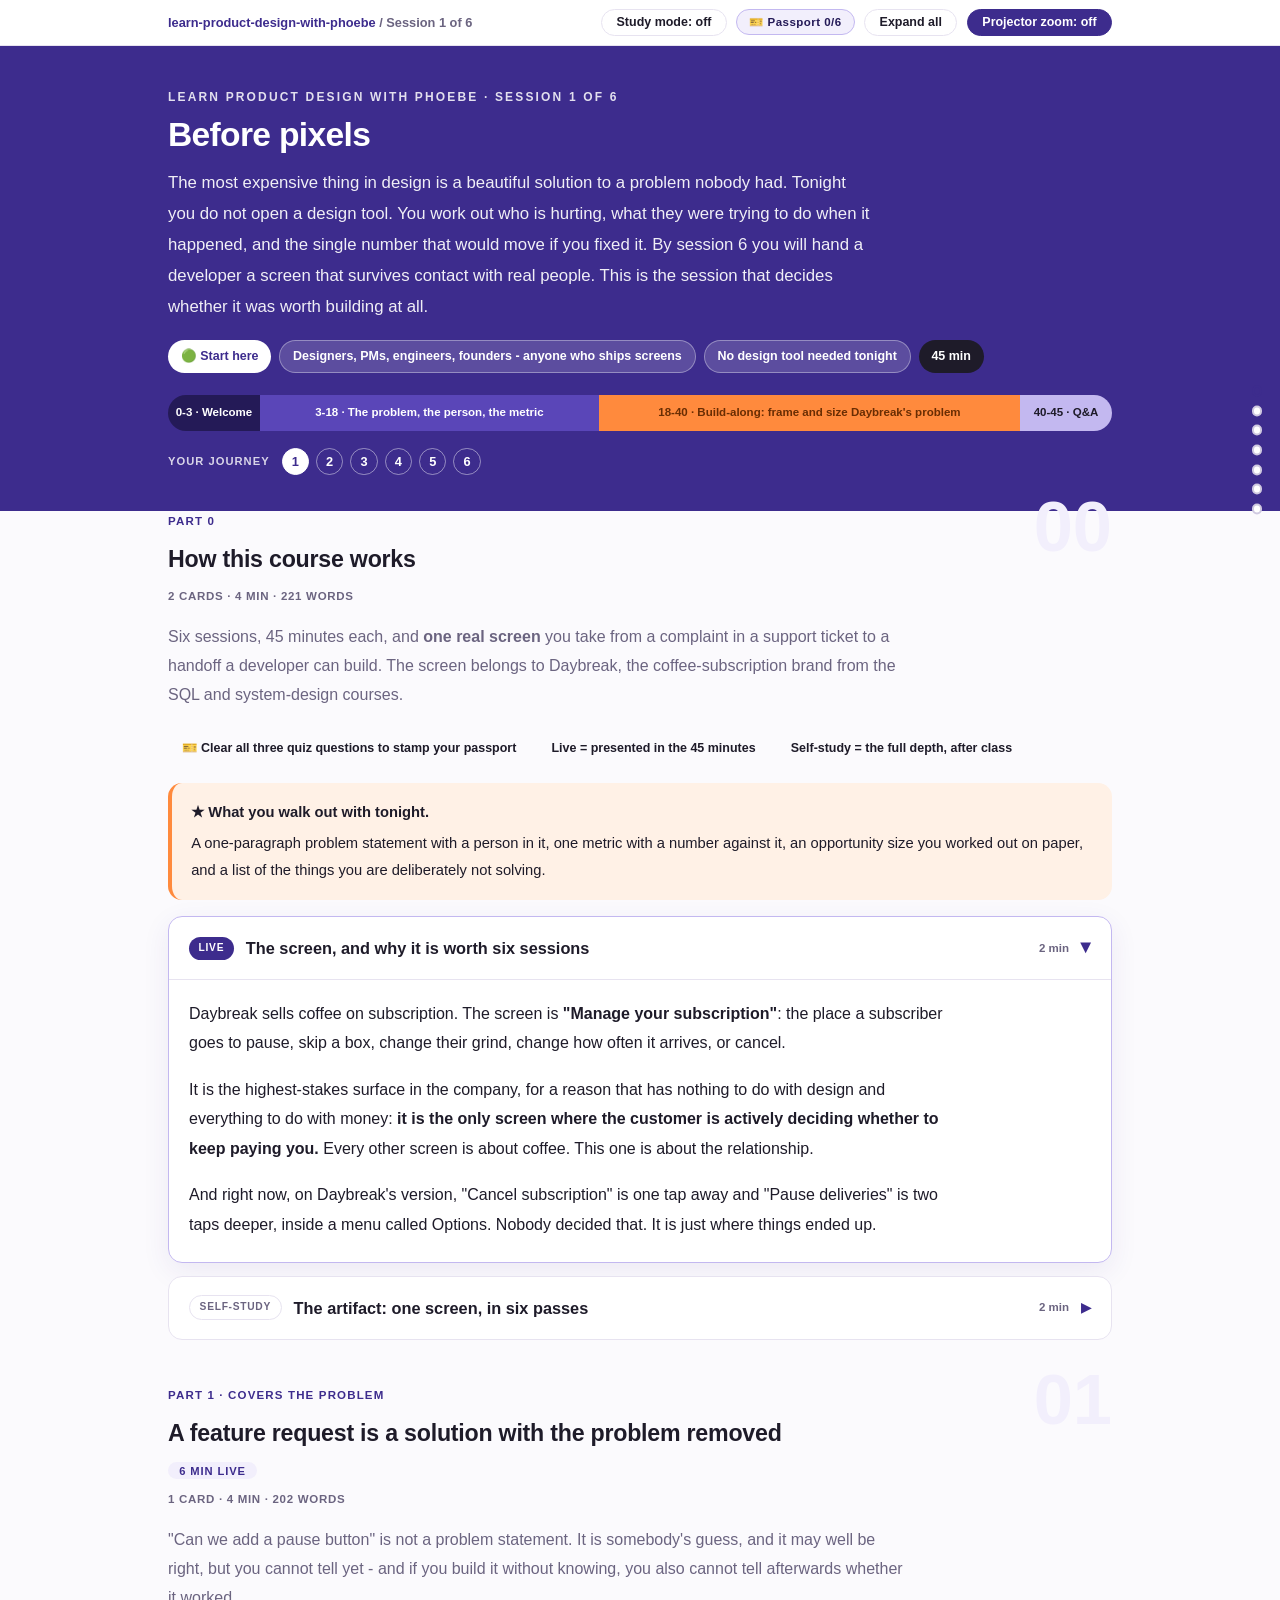
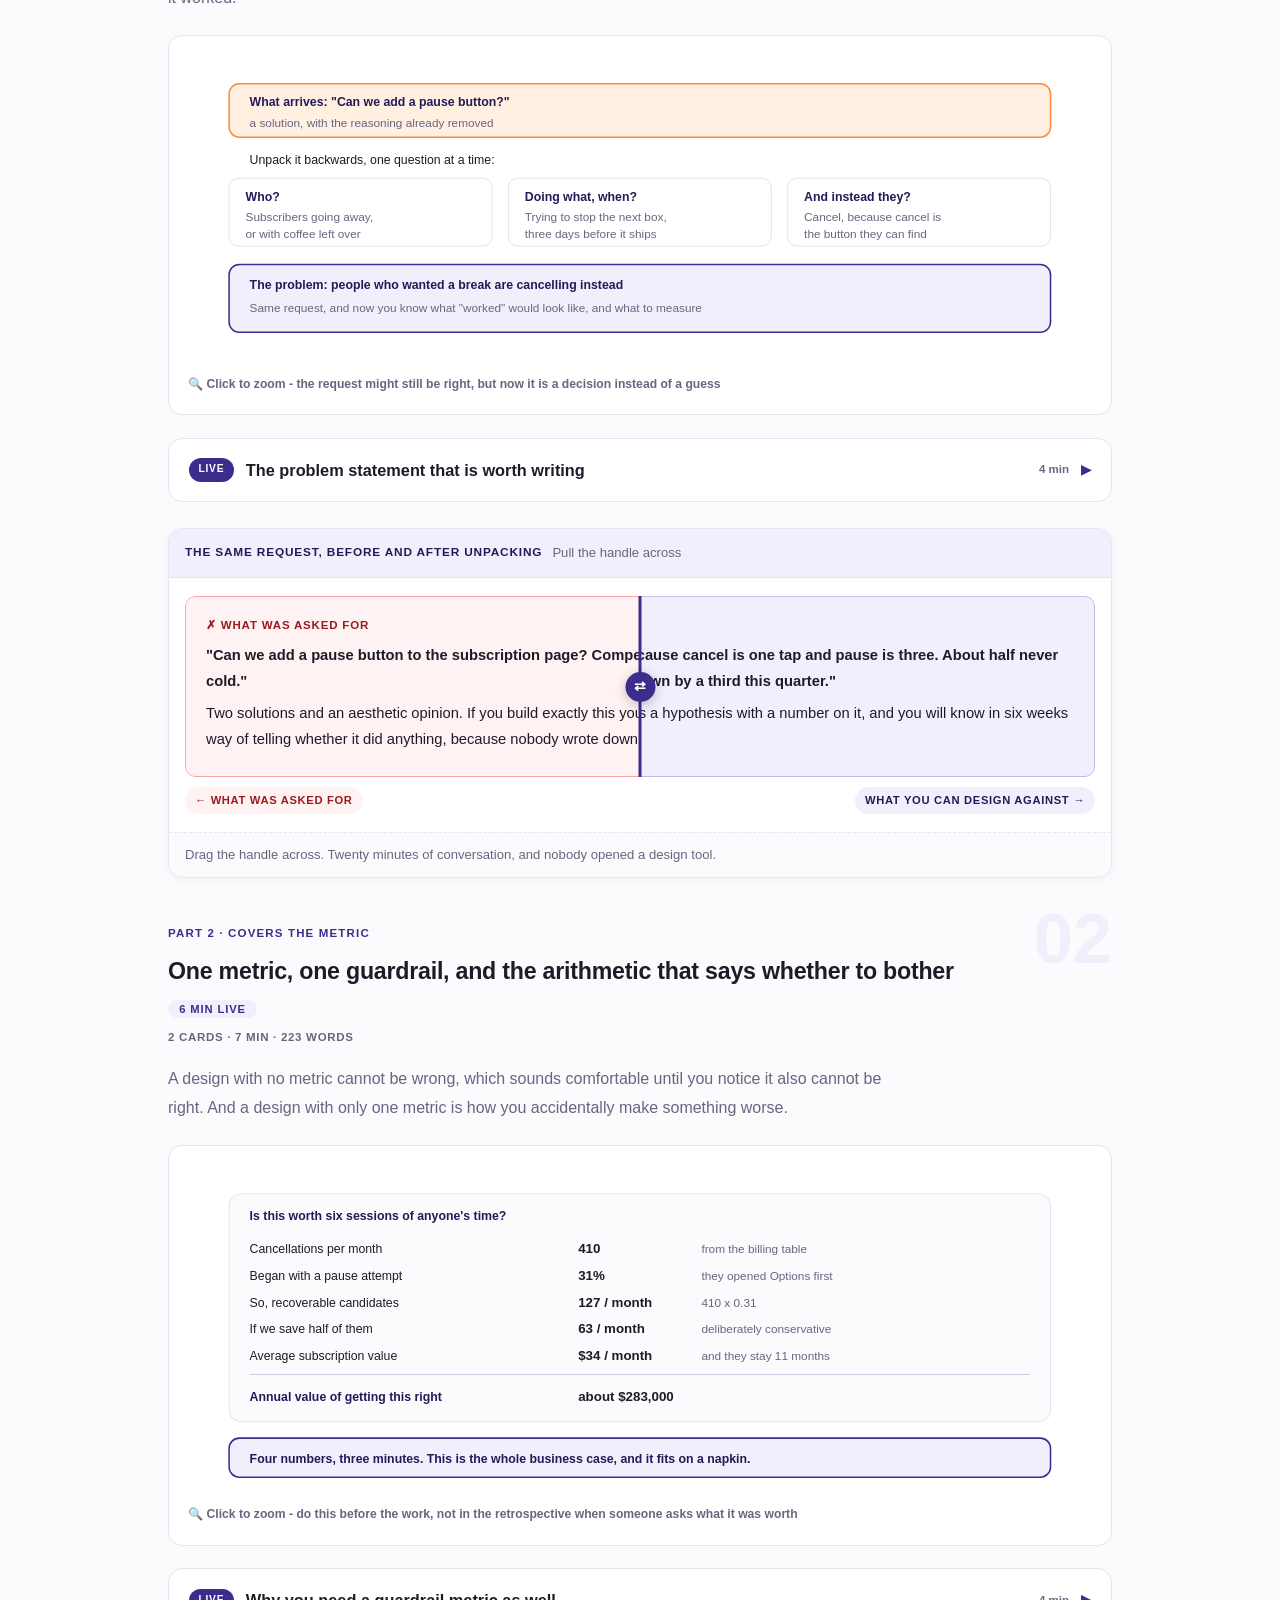
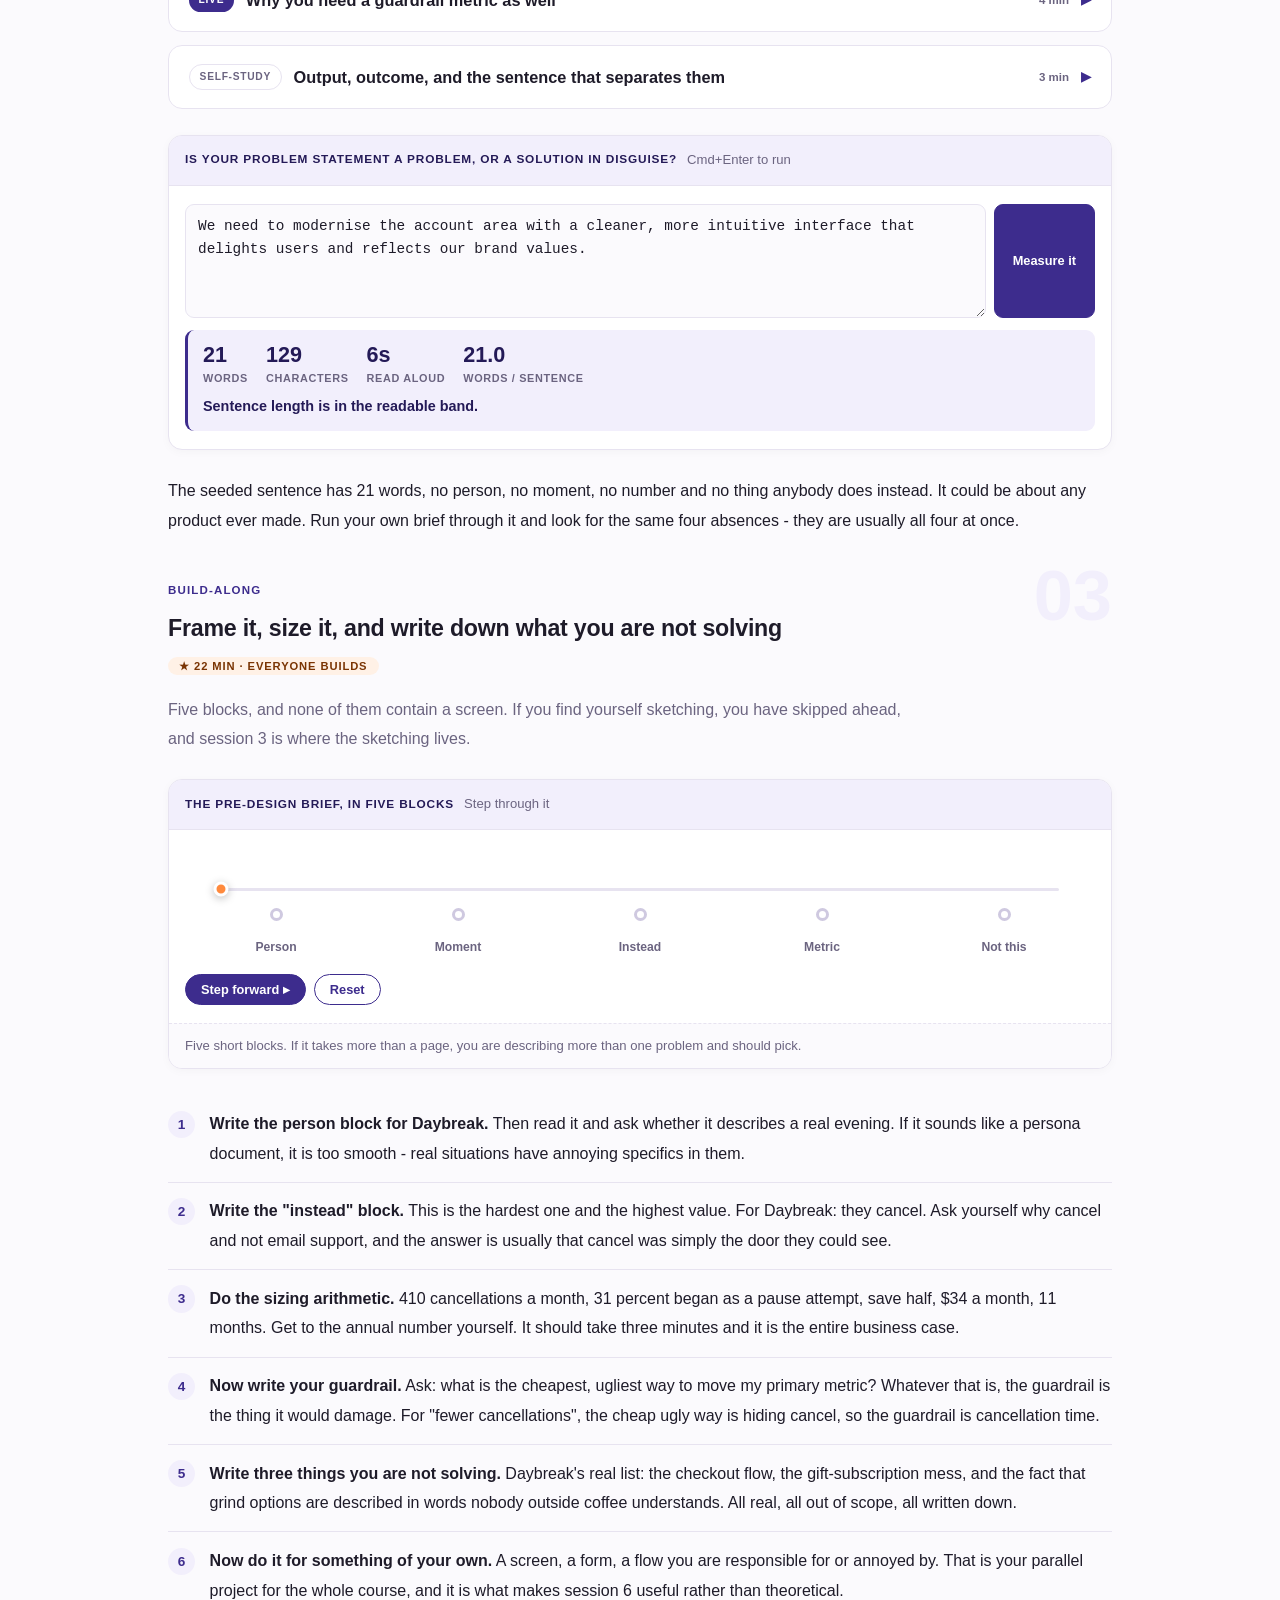
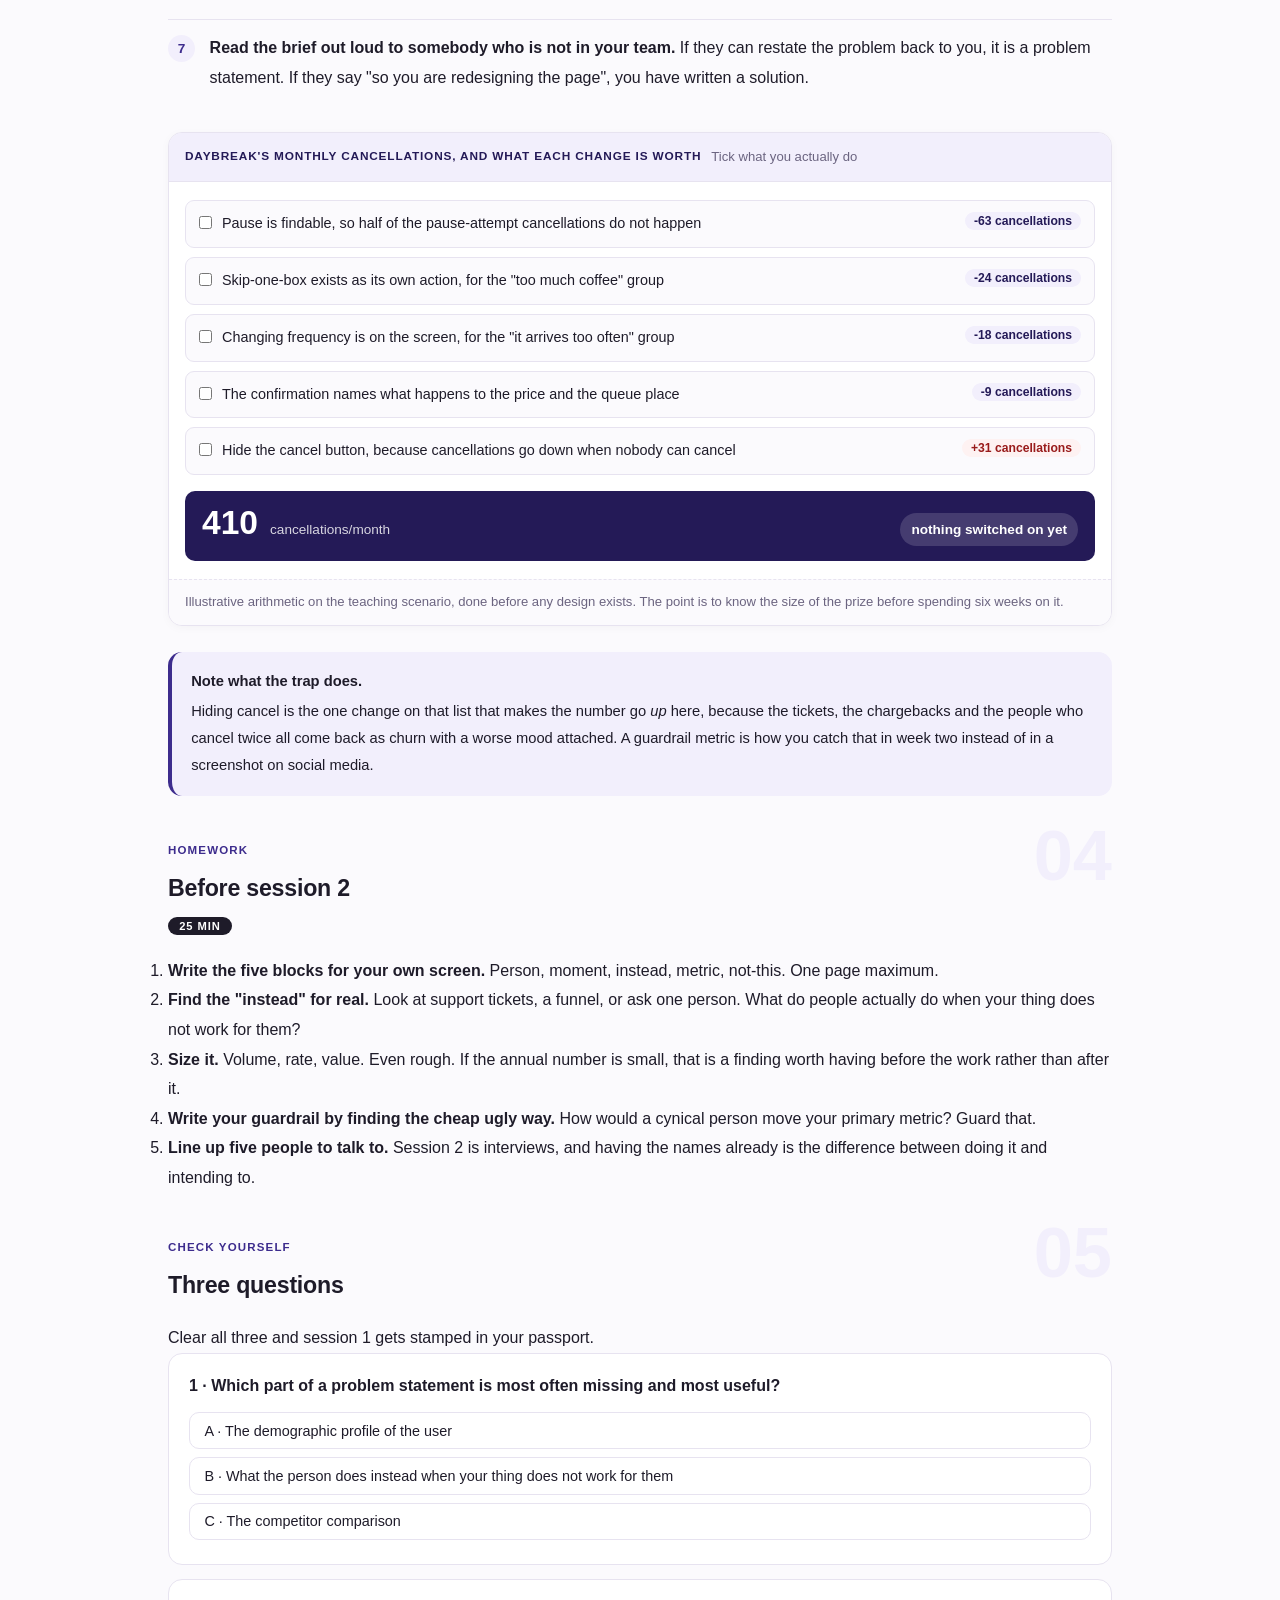
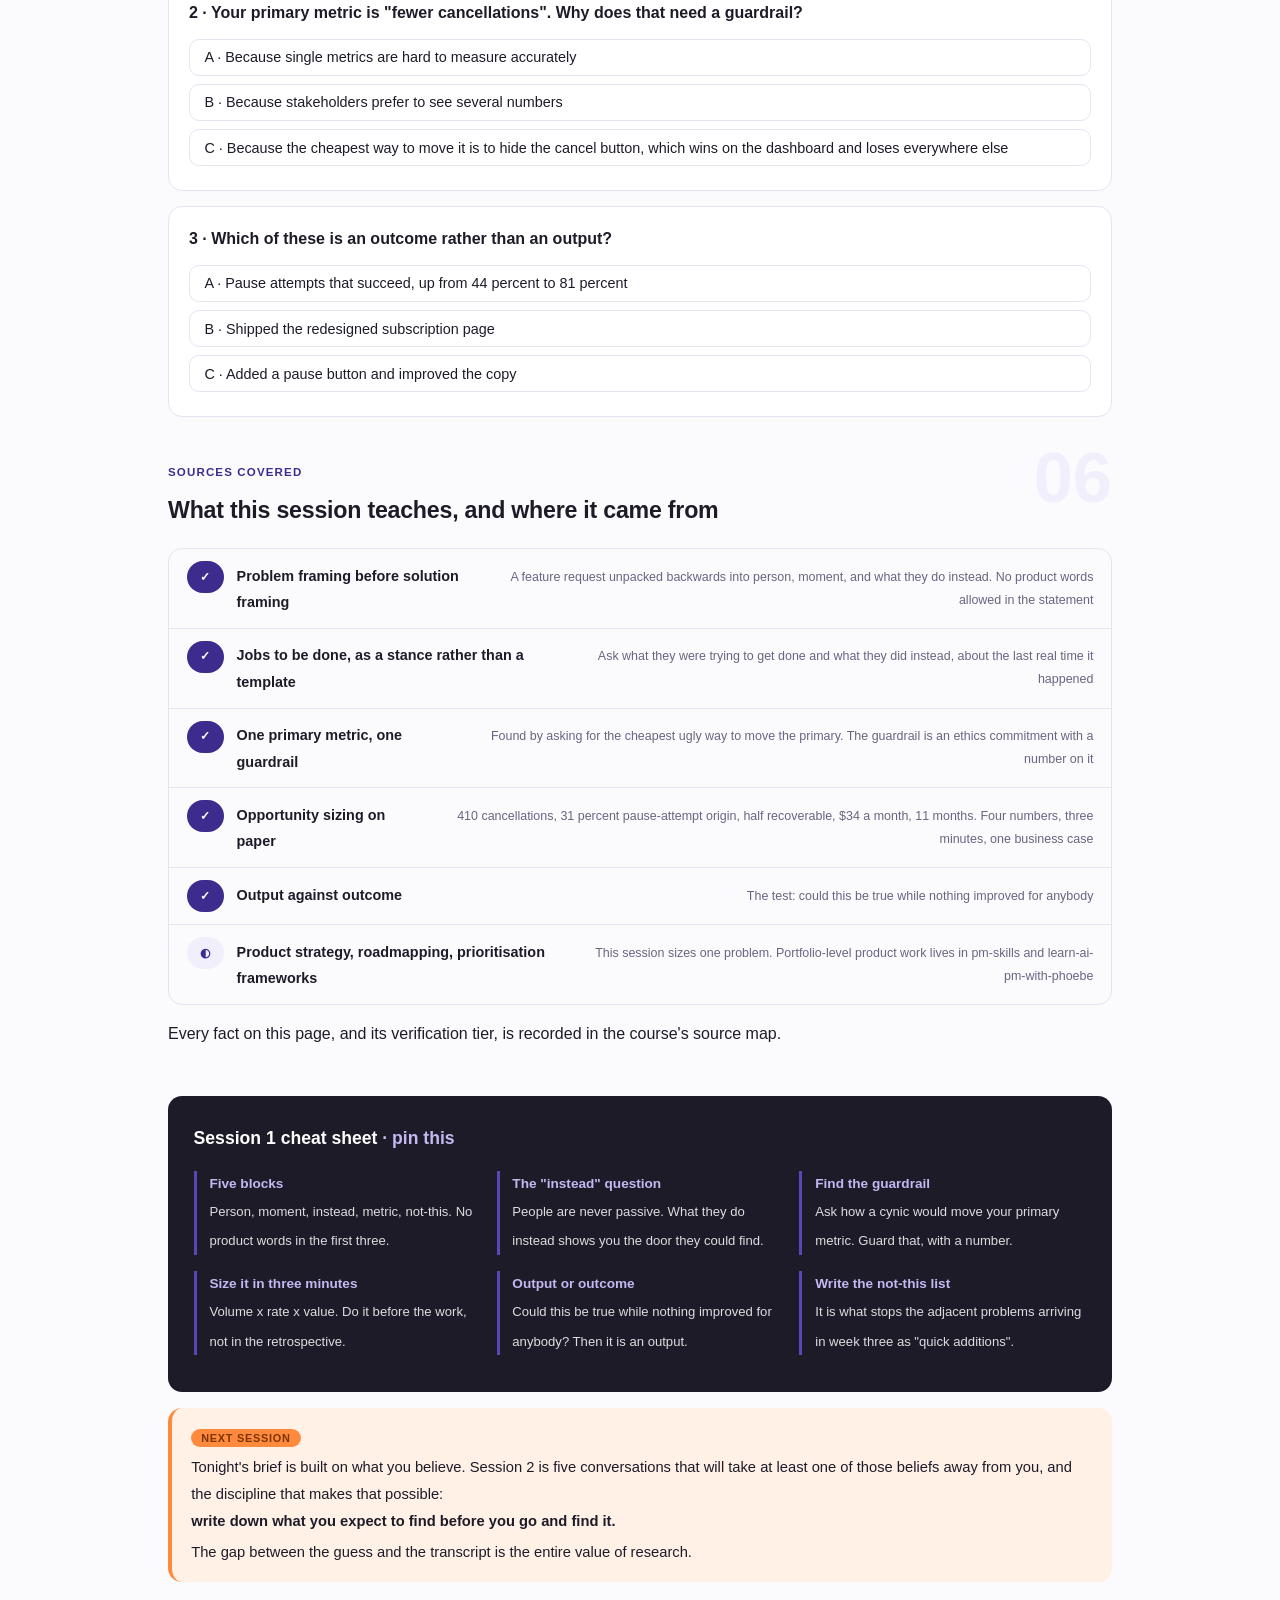
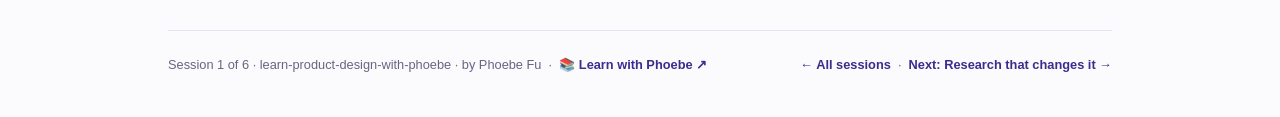
==== commit 489290e6: "Session pages: remove the internal source-map path A session page is a page a learner reads, so a bu" ====
--- a/courses/01-before-pixels.html
+++ b/courses/01-before-pixels.html
@@ -358,7 +358,7 @@
       <div class="covered-row"><span class="status pill solid">✓</span><span class="name">Output against outcome</span><span class="note">The test: could this be true while nothing improved for anybody</span></div>
       <div class="covered-row"><span class="status pill light">◐</span><span class="name">Product strategy, roadmapping, prioritisation frameworks</span><span class="note">This session sizes one problem. Portfolio-level product work lives in pm-skills and learn-ai-pm-with-phoebe</span></div>
     </div>
-    <p class="mono" style="margin-top:14px">Daybreak is a teaching scenario and every figure about it is part of the exercise - the source map says so explicitly. Full map: <span class="mono">materials/official-course-map.md</span>.</p>
+    <p class="mono" style="margin-top:14px">Every fact on this page, and its verification tier, is recorded in the course's source map.</p>
   </section>
 
   <!-- ============ CHEAT SHEET ============ -->
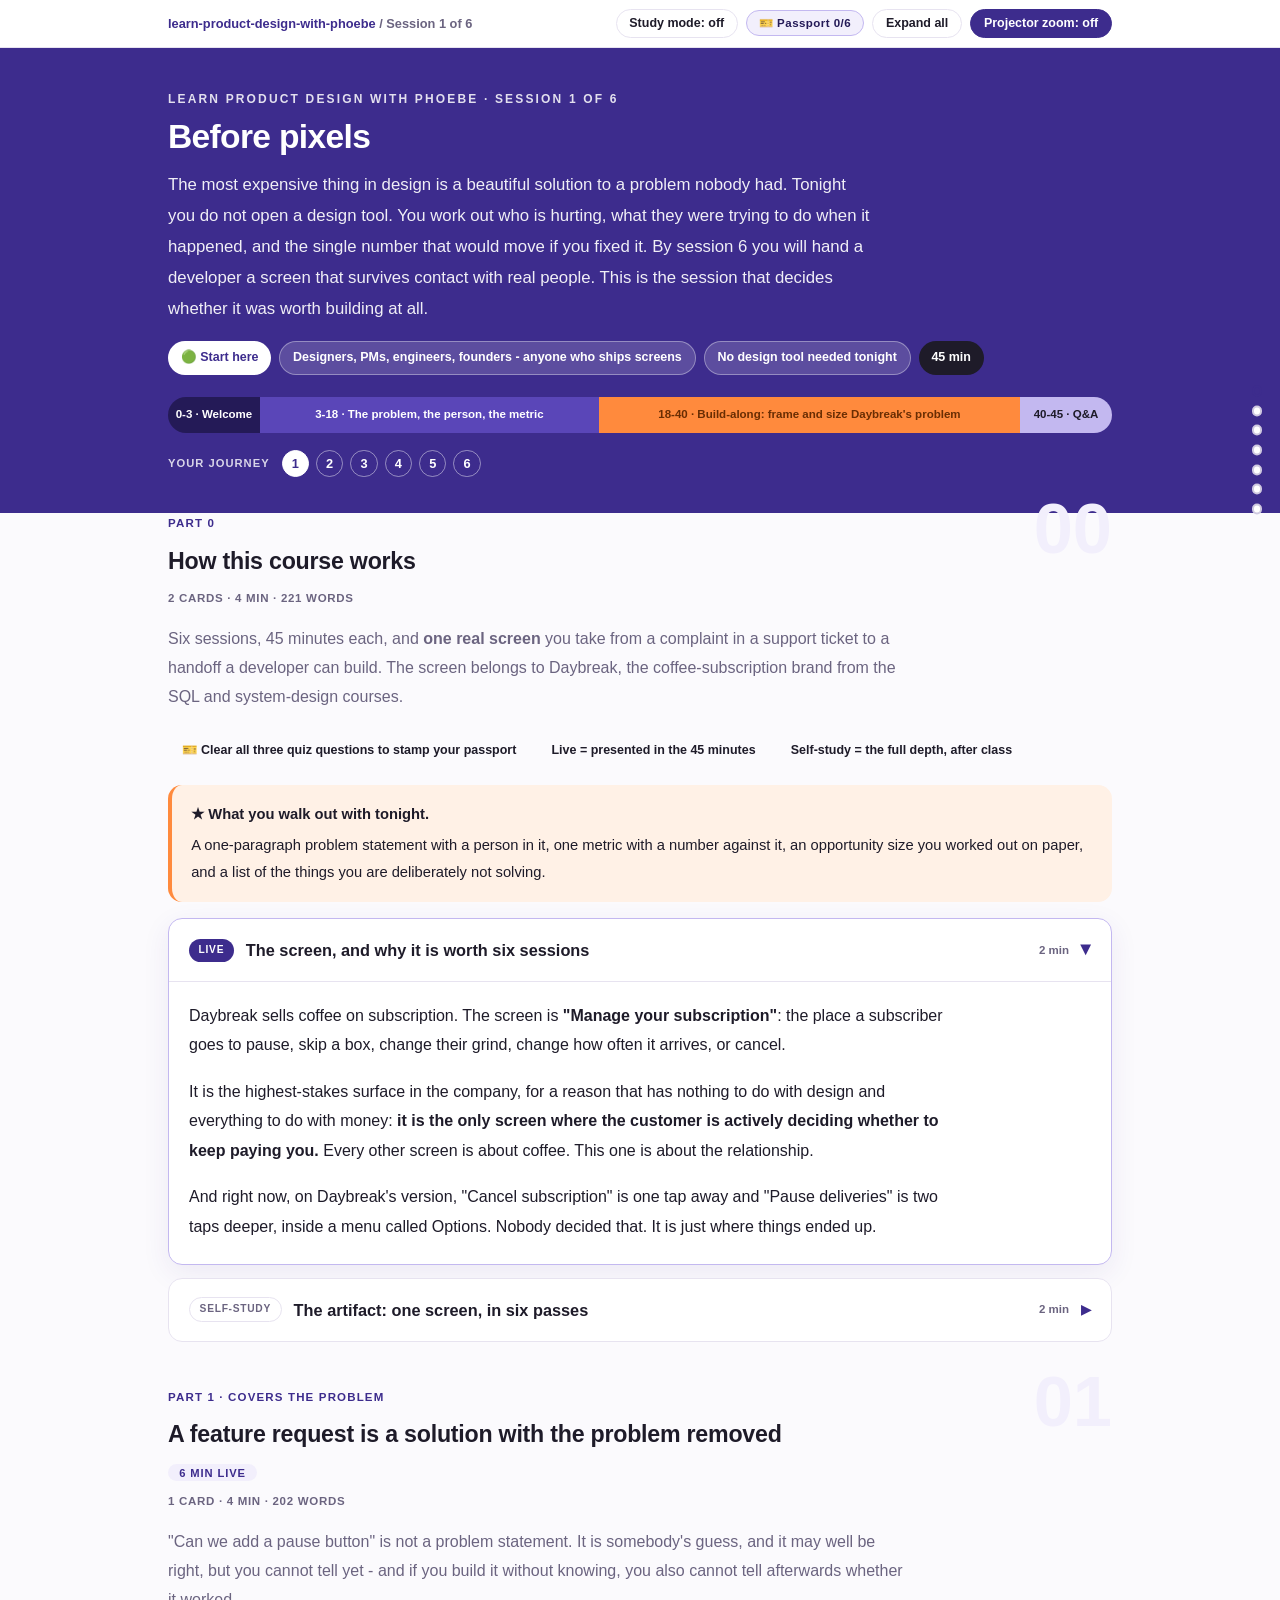
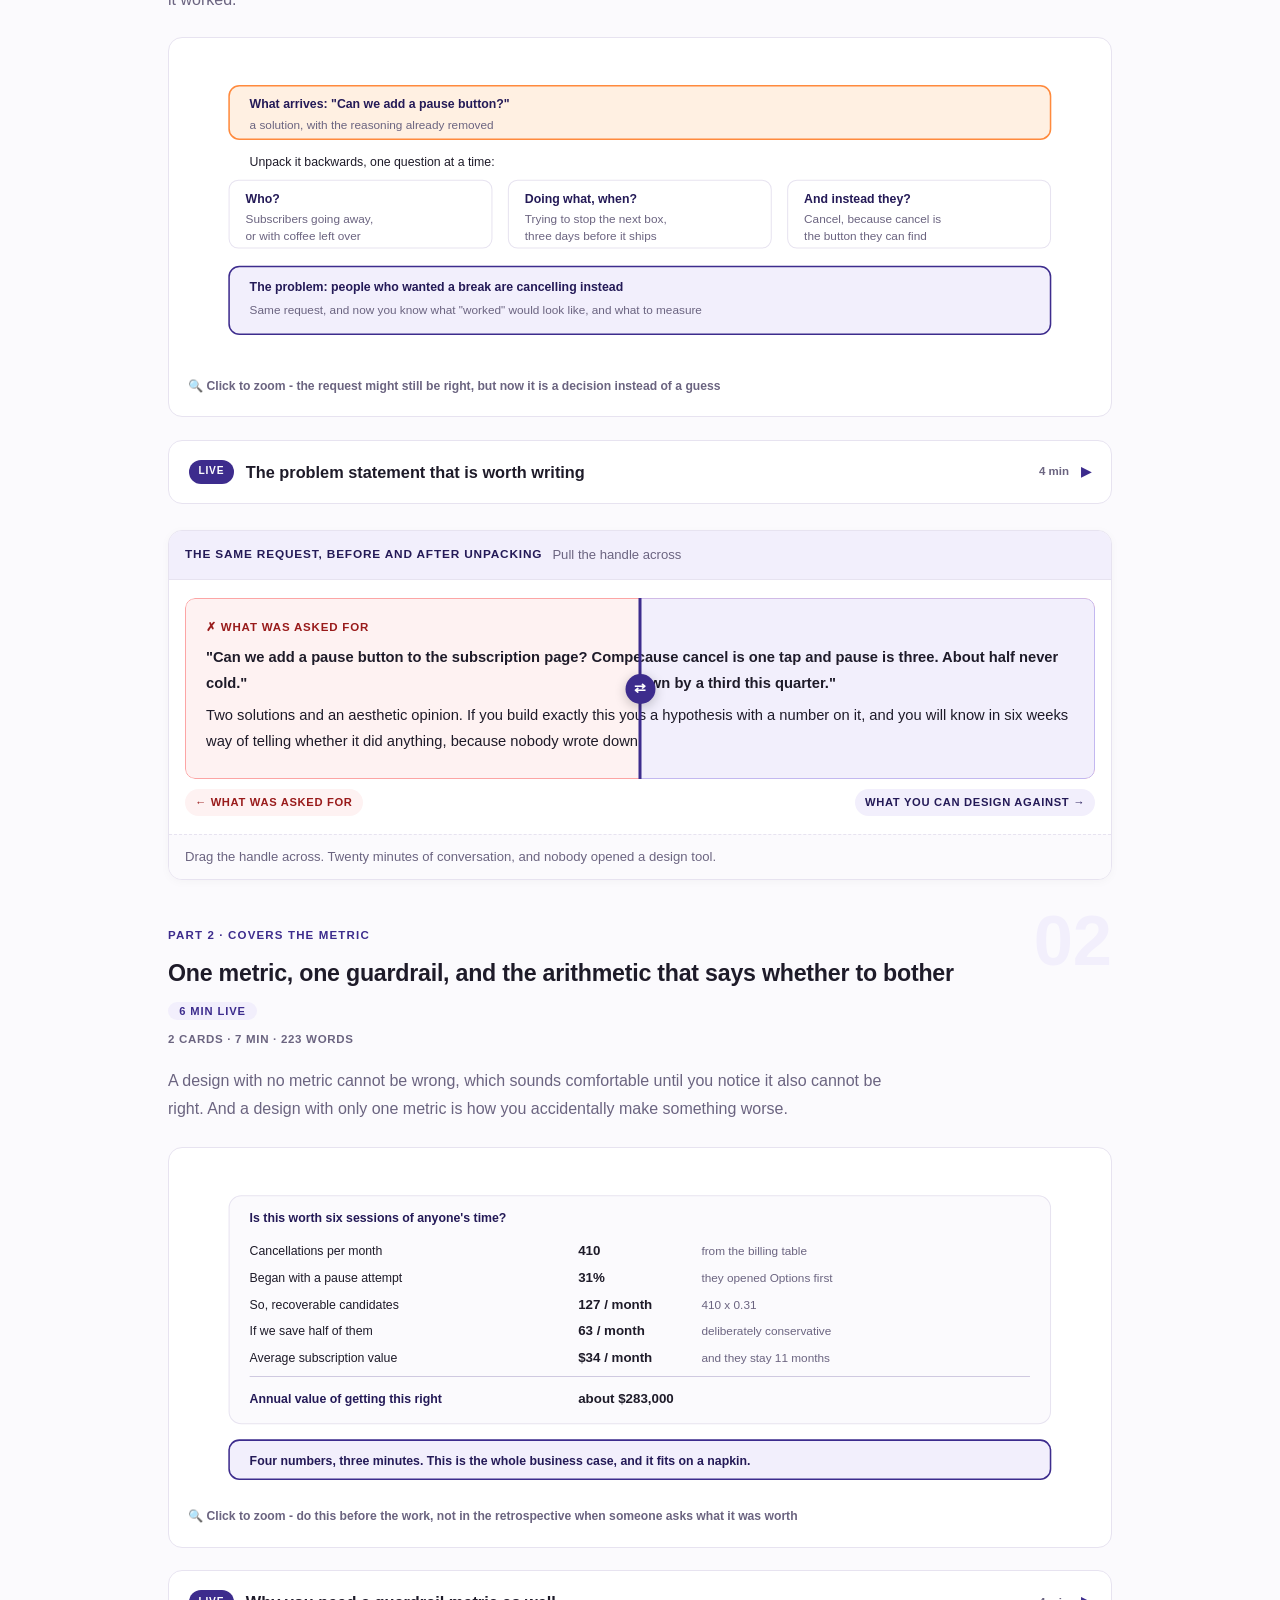
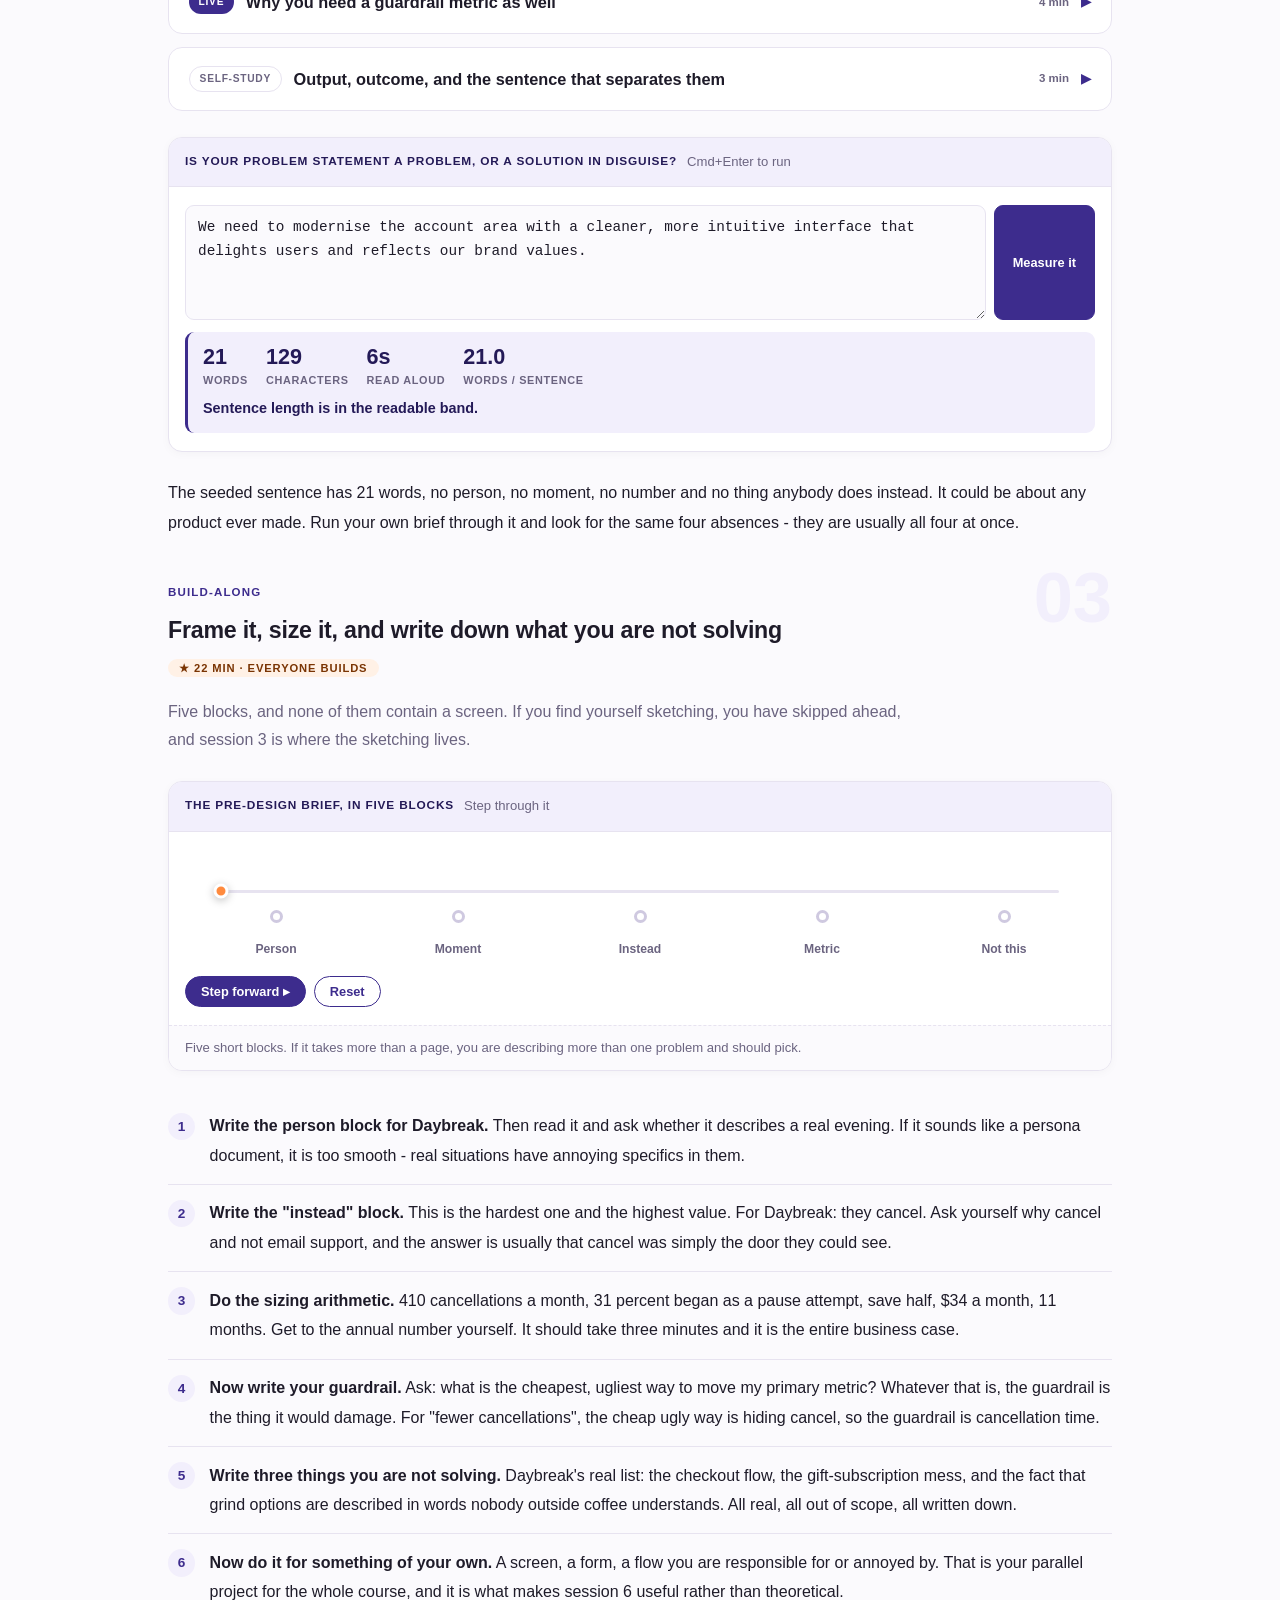
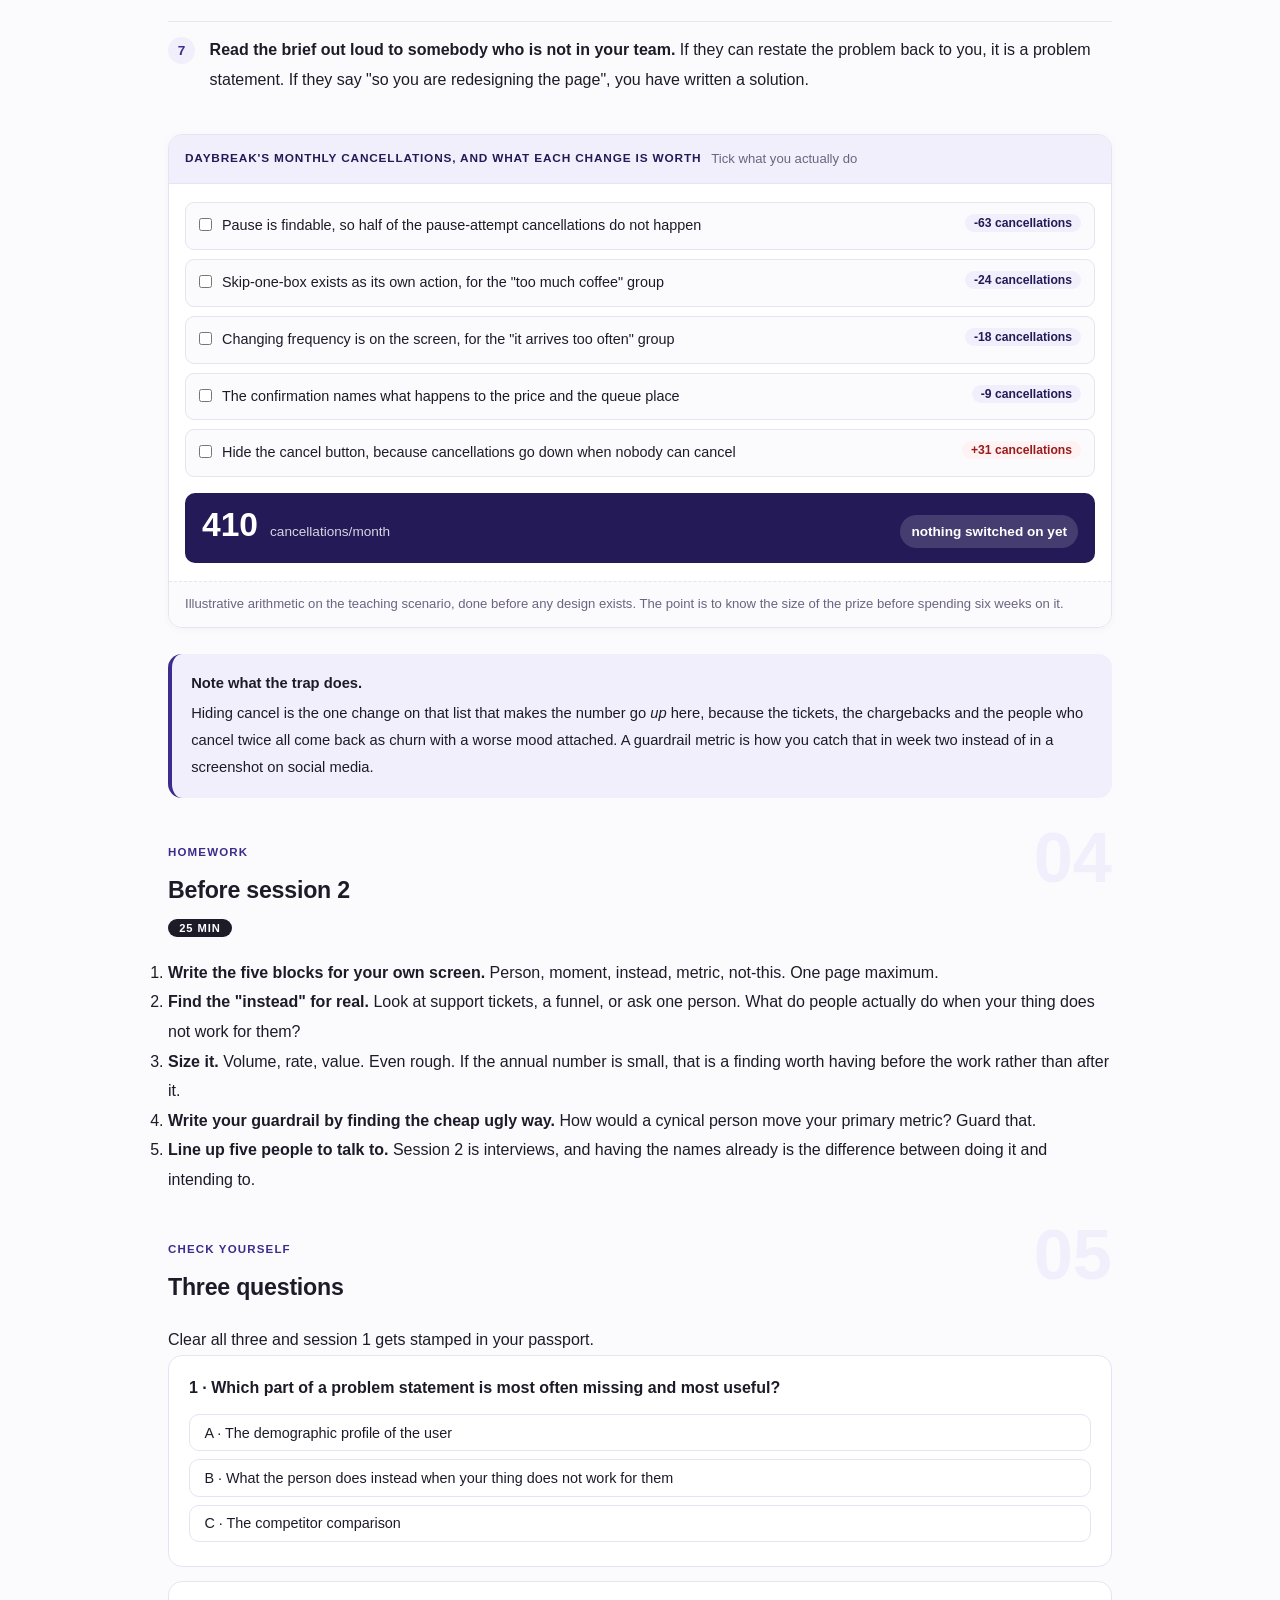
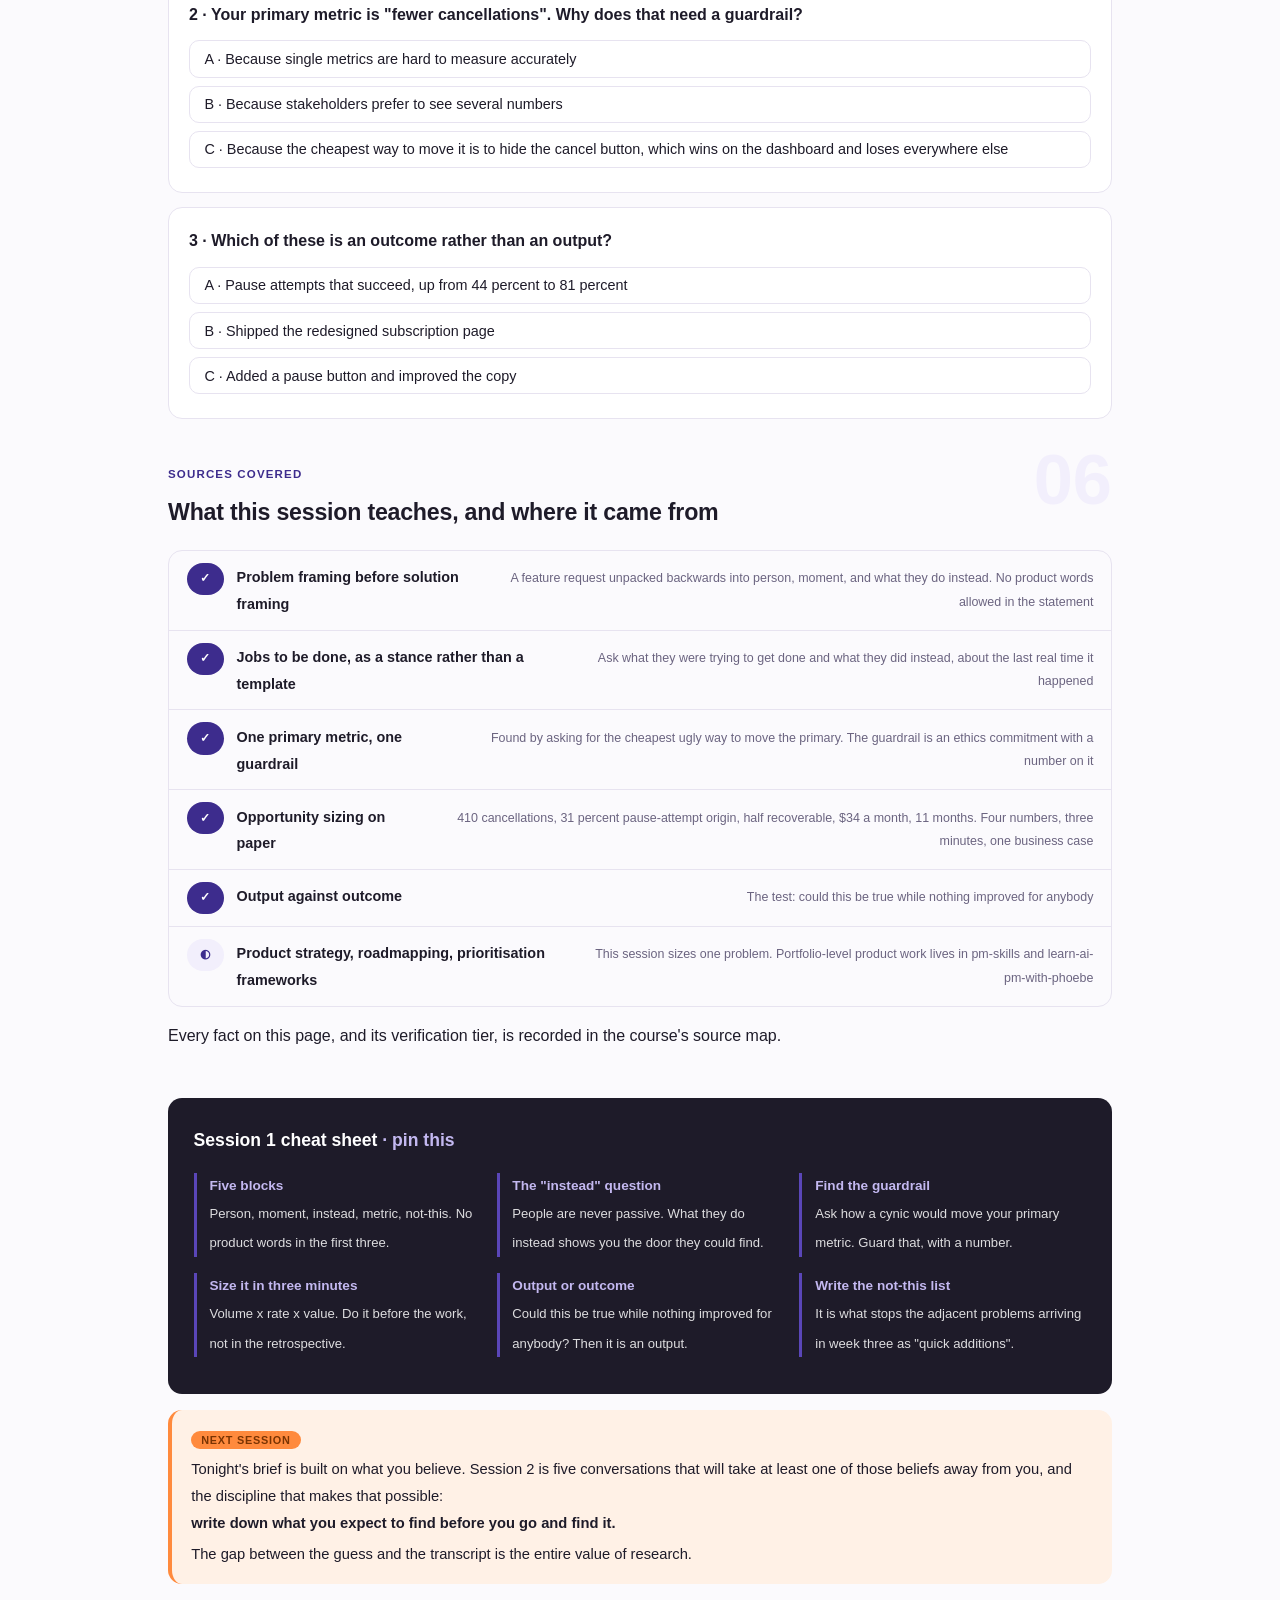
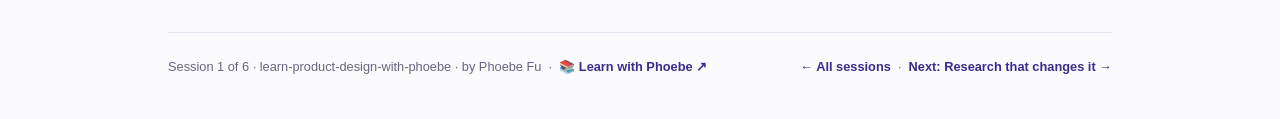
==== commit b0e585e3: "Layout: code boxes stack under step text; toolbar is one row Shared-template defect, live estate-wid" ====
--- a/courses/01-before-pixels.html
+++ b/courses/01-before-pixels.html
@@ -19,7 +19,7 @@
 <meta name="twitter:image" content="https://phoebefu6.github.io/learn-product-design-with-phoebe/assets/og-cover.png">
 <!-- social:end -->
 <title>Session 1 · Before pixels - learn product design with phoebe</title>
-<link rel="stylesheet" href="../assets/style.css?v=2">
+<link rel="stylesheet" href="../assets/style.css?v=4">
 </head>
 <body>
 
--- a/assets/style.css
+++ b/assets/style.css
@@ -113,8 +113,9 @@
   border-bottom: 1px solid var(--hairline);
   padding: .55rem 0;
 }
-.toolbar .wrap { display: flex; align-items: center; gap: .6rem; }
-.toolbar .crumb { font-size: .8rem; color: var(--muted); font-weight: 600; margin-right: auto; }
+.toolbar .wrap { display: flex; align-items: center; gap: .5rem; flex-wrap: nowrap; }
+.toolbar .crumb { font-size: .8rem; color: var(--muted); font-weight: 600; margin-right: auto; min-width: 0; white-space: nowrap; overflow: hidden; text-overflow: ellipsis; }
+.toolbar .btn { white-space: nowrap; flex: none; padding: .38rem .8rem; font-size: .78rem; line-height: 1.2; }
 .toolbar .crumb a { color: var(--indigo); text-decoration: none; }
 .btn {
   border: 1px solid var(--hairline);
@@ -314,11 +315,15 @@
 /* ---------- demo steps ---------- */
 .steps { counter-reset: step; margin: .6rem 0 1rem; }
 .step {
-  display: flex;
-  gap: .9rem;
+  display: grid;
+  grid-template-columns: max-content minmax(0, 1fr);
+  column-gap: .9rem;
+  row-gap: .2rem;
   padding: .85rem 0;
   border-bottom: .5px solid var(--hairline);
 }
+.step > * { grid-column: 2; min-width: 0; }
+.step > .prompt-box { margin: .8rem 0 .4rem; }
 .step:last-child { border-bottom: none; }
 .step::before {
   counter-increment: step;
@@ -822,7 +827,10 @@
   /* 44px tap targets */
   details.card summary { min-height: 44px; }
   .qopt { min-height: 44px; display: flex; align-items: center; padding: .7rem .9rem; }
-  .toolbar .btn, .pagefoot a { min-height: 44px; display: inline-flex; align-items: center; }
+  .toolbar .btn, .pagefoot a { min-height: 44px; display: inline-flex; align-items: center; justify-content: center; }
+  .toolbar .crumb, .toolbar #zoom-toggle { display: none; }
+  .toolbar .btn { flex: 1 1 0; padding: .3rem .4rem; font-size: .72rem; }
+  table.clean { display: block; overflow-x: auto; -webkit-overflow-scrolling: touch; }
 }
 
 @media (max-width: 640px) {
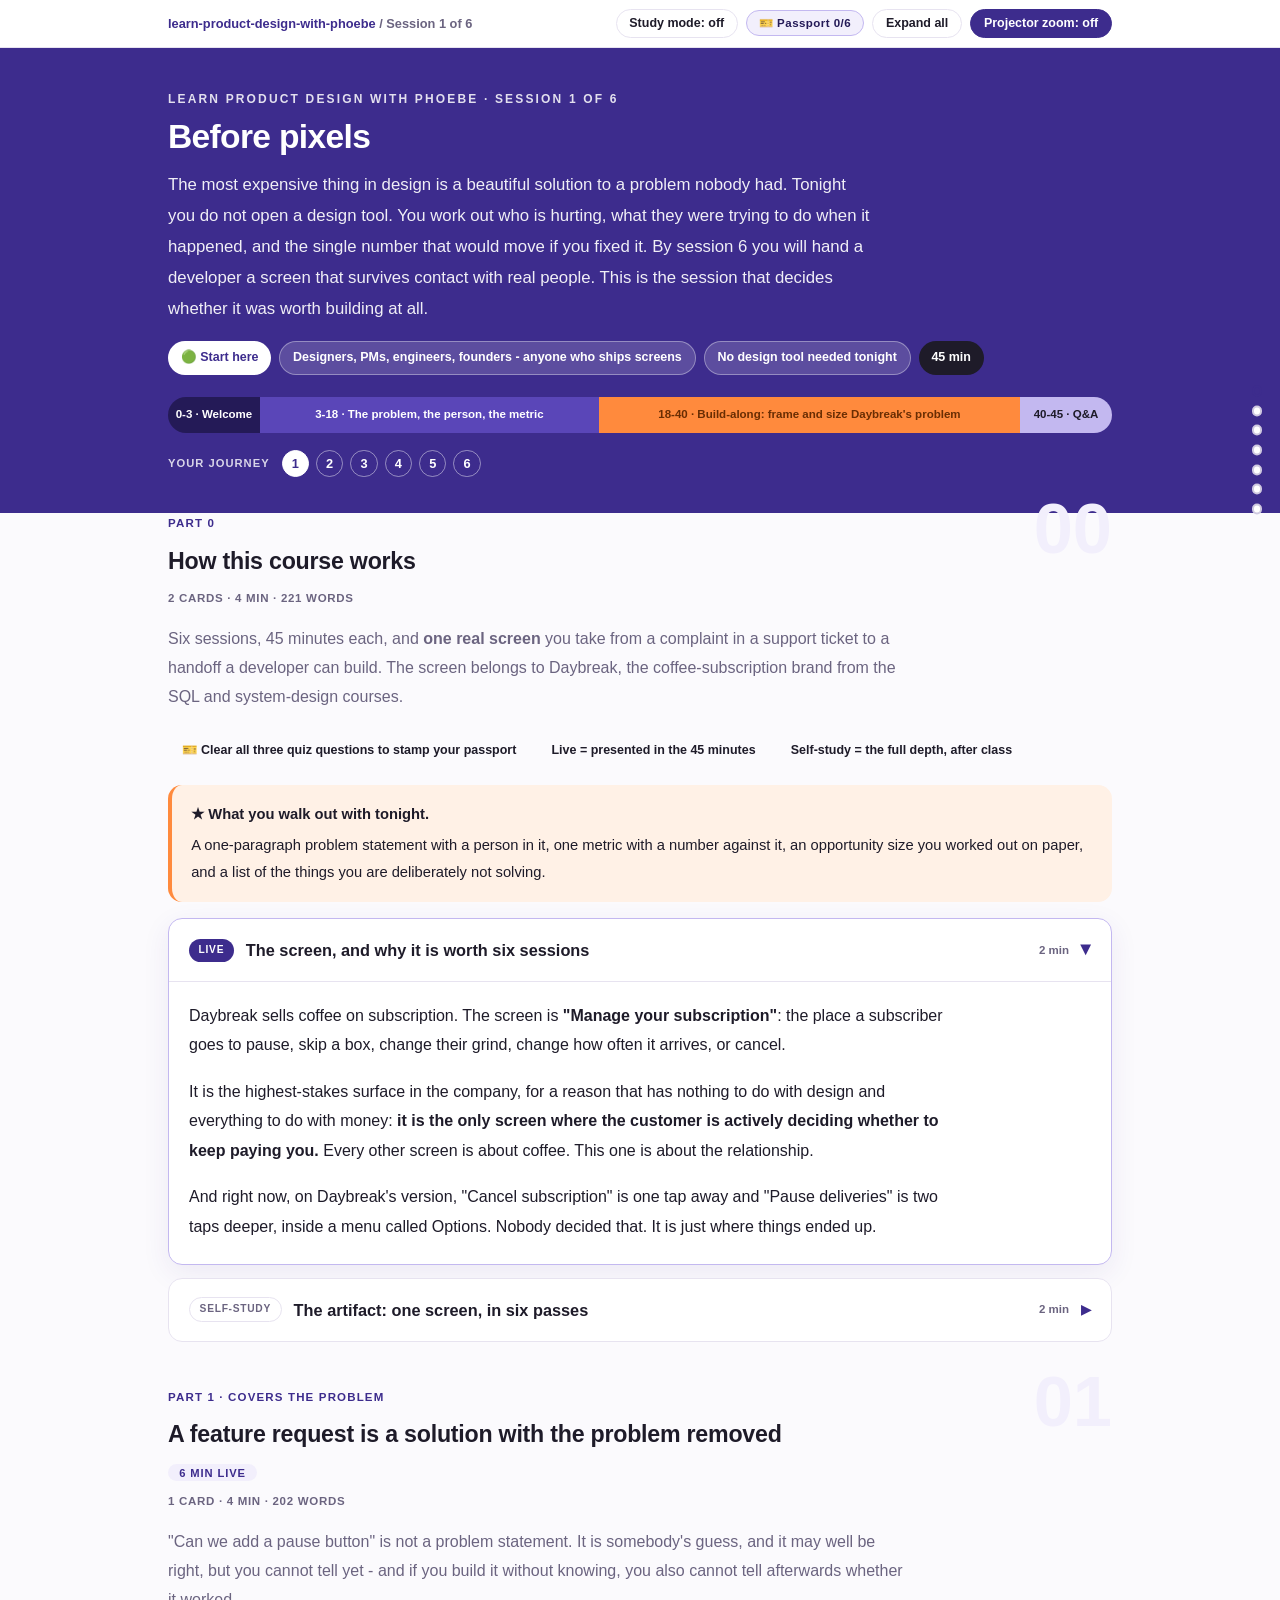
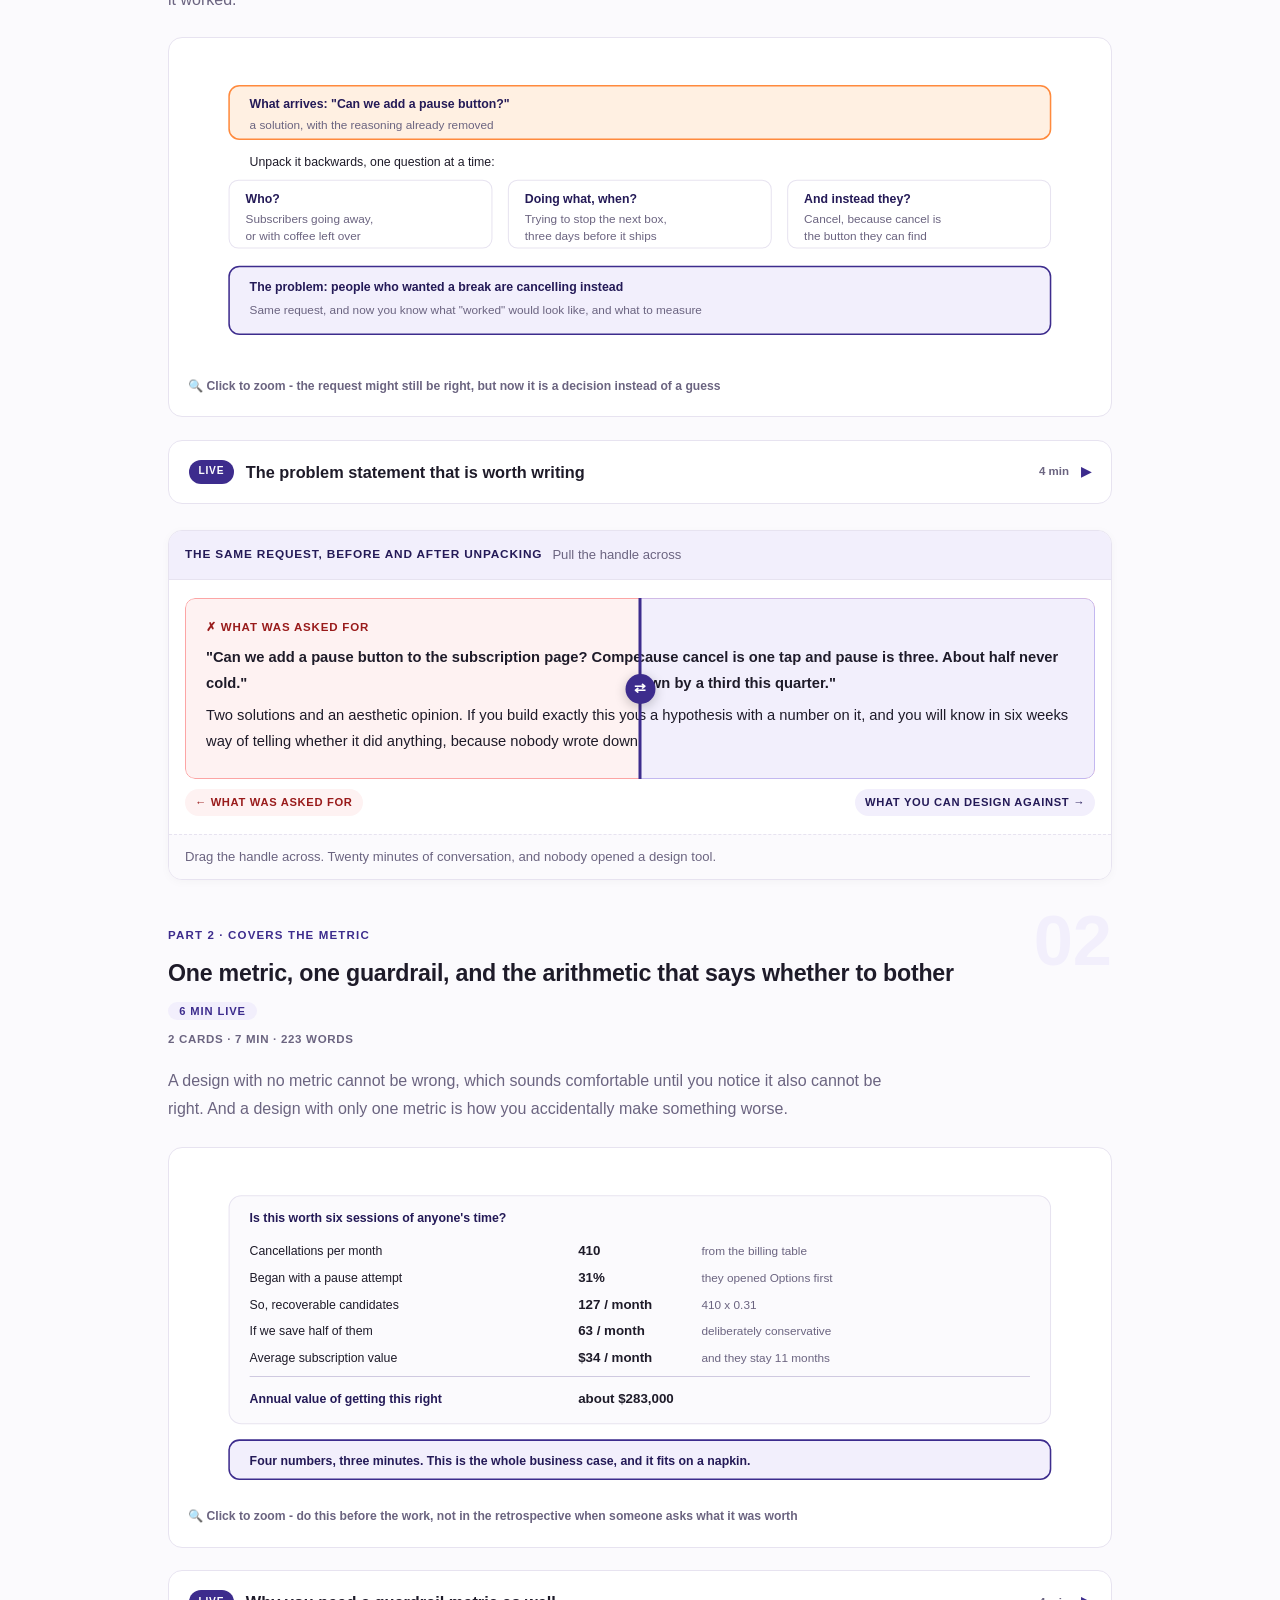
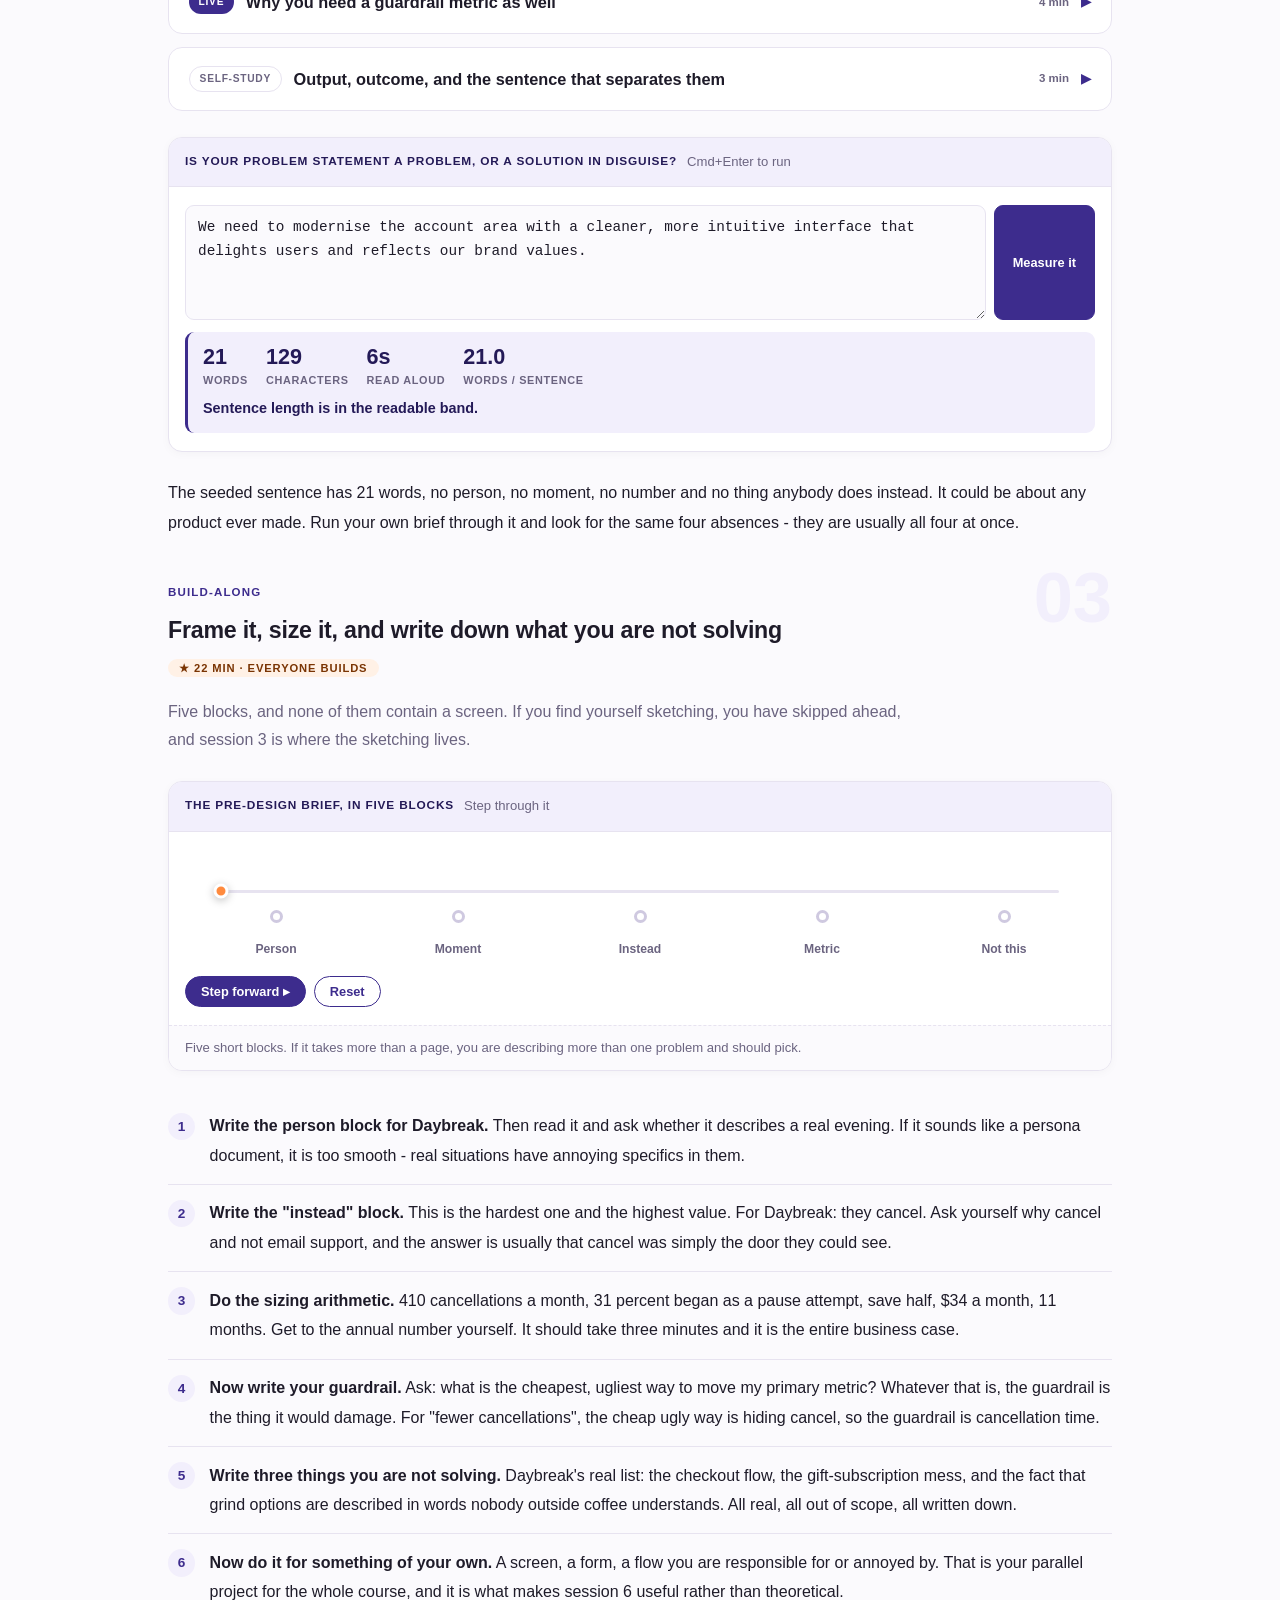
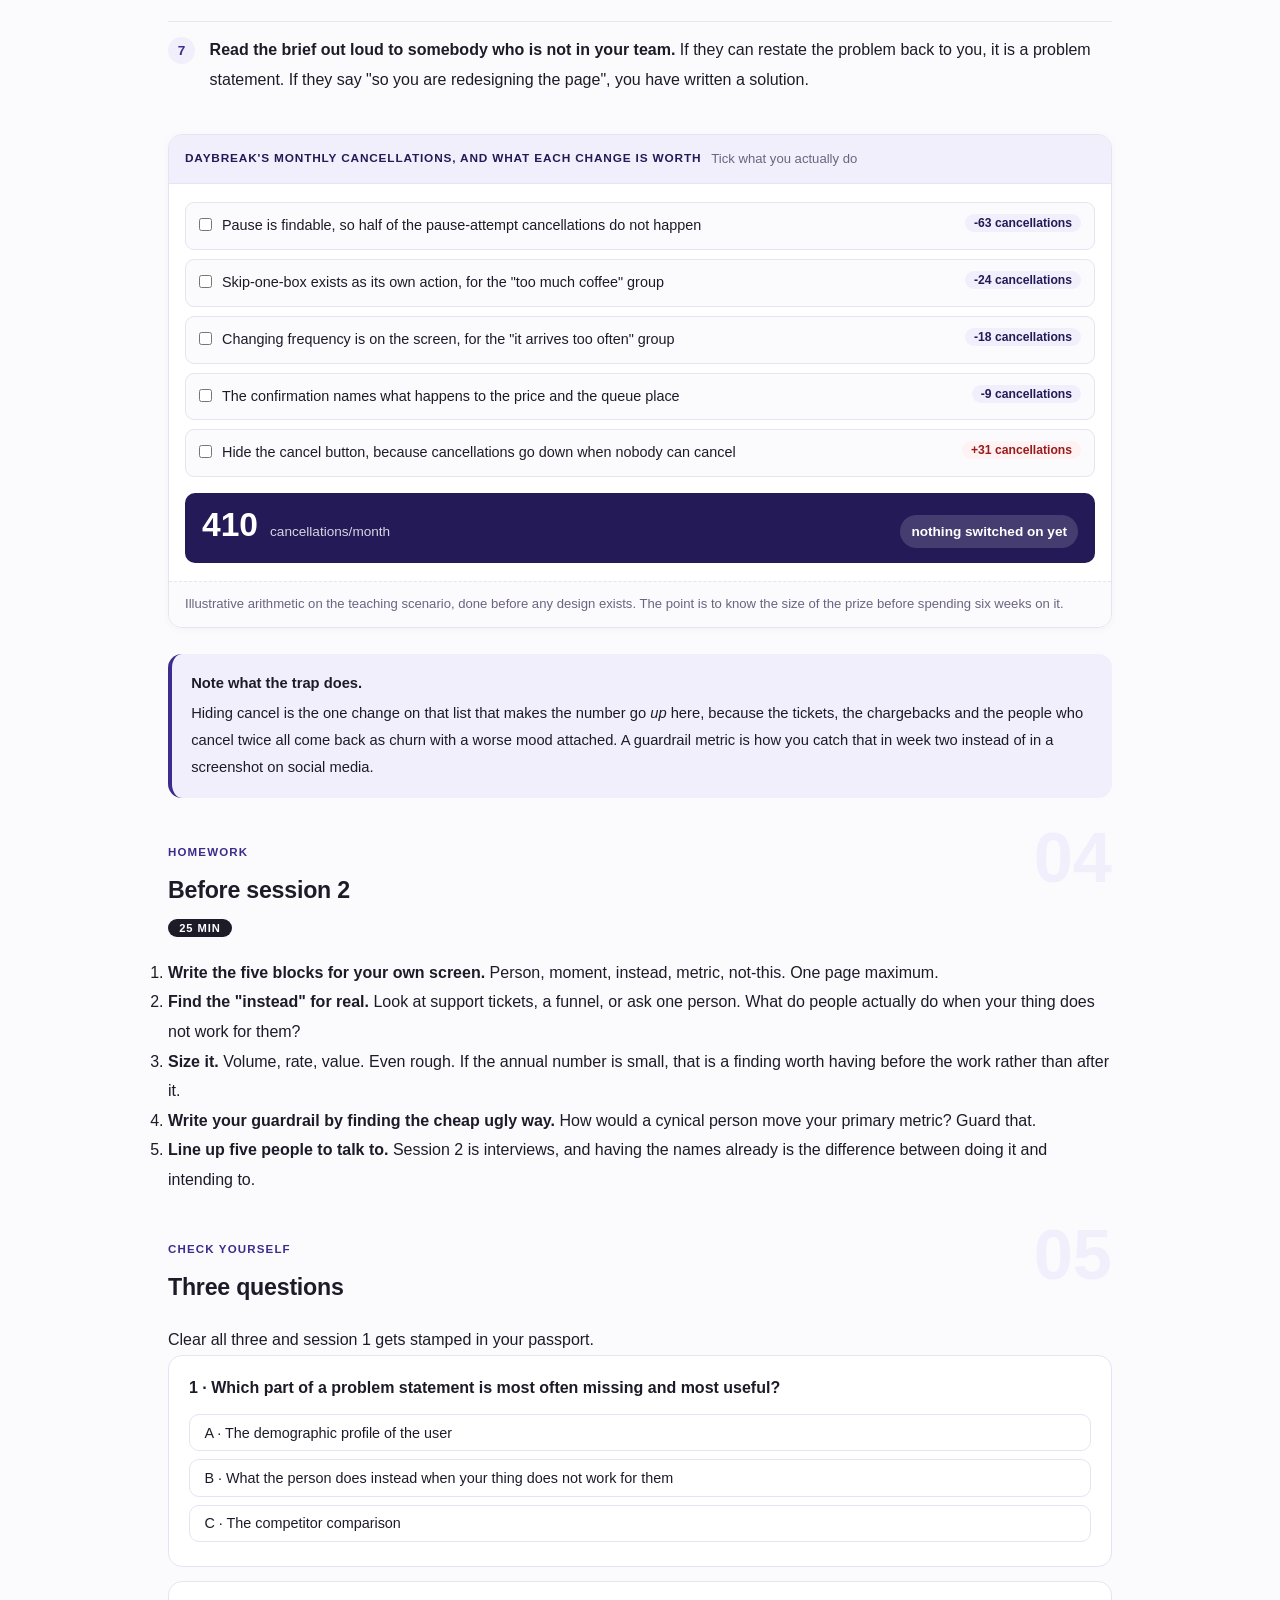
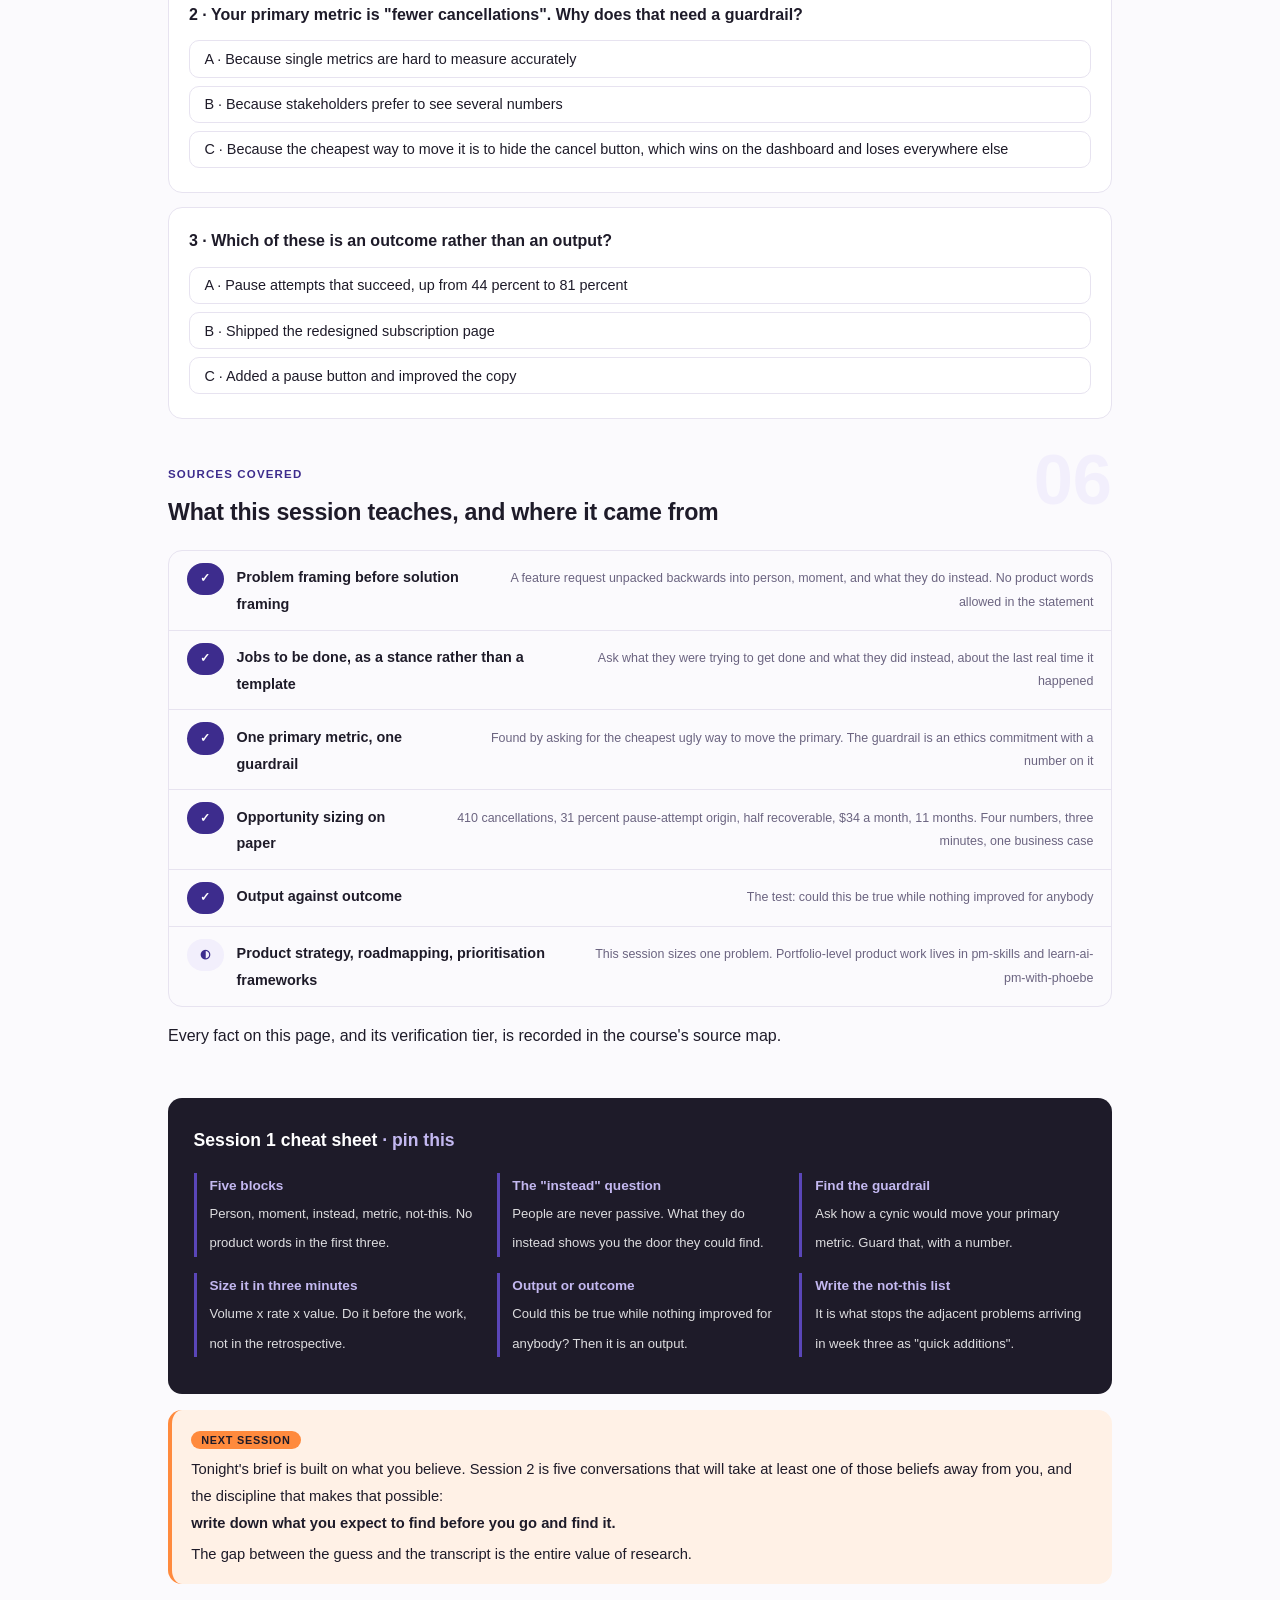
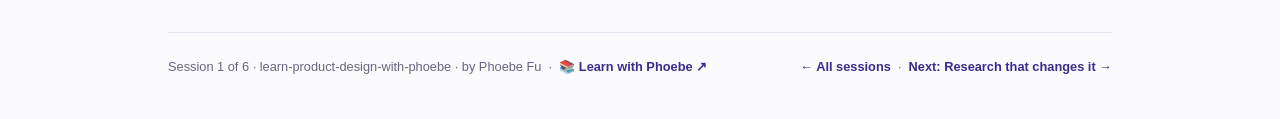
==== commit c3474895: "Fix unreadable pills and labels: the course's own ink on the amber fill The "Real world" pill, build" ====
--- a/courses/01-before-pixels.html
+++ b/courses/01-before-pixels.html
@@ -19,7 +19,7 @@
 <meta name="twitter:image" content="https://phoebefu6.github.io/learn-product-design-with-phoebe/assets/og-cover.png">
 <!-- social:end -->
 <title>Session 1 · Before pixels - learn product design with phoebe</title>
-<link rel="stylesheet" href="../assets/style.css?v=4">
+<link rel="stylesheet" href="../assets/style.css?v=5">
 </head>
 <body>
 
--- a/assets/style.css
+++ b/assets/style.css
@@ -235,7 +235,7 @@
 .pill.solid { background: var(--indigo); color: #fff; }
 .pill.light { background: var(--indigo-50); color: var(--indigo); }
 .pill.inkpill { background: var(--ink); color: #fff; }
-.pill.amber, .pill.peach { background: var(--amber); color: var(--amber-ink); }
+.pill.amber, .pill.peach { background: var(--amber); color: var(--ink); }
 .pill.bare { color: var(--faint); }
 
 /* ---------- 4D grid ---------- */
@@ -293,7 +293,7 @@
   padding: .15rem .7rem;
 }
 .prompt-box.bad .label { background: var(--faint); color: var(--ink); }
-.prompt-box.good .label { background: var(--amber); color: var(--amber-ink); }
+.prompt-box.good .label { background: var(--amber); color: var(--ink); }
 .copy-btn {
   position: absolute;
   top: .7rem;
@@ -310,7 +310,7 @@
   transition: background .15s ease;
 }
 .copy-btn:hover { background: rgba(255,255,255,.22); }
-.copy-btn.copied { background: var(--amber); border-color: var(--amber); color: var(--amber-ink); }
+.copy-btn.copied { background: var(--amber); border-color: var(--amber); color: var(--ink); }
 
 /* ---------- demo steps ---------- */
 .steps { counter-reset: step; margin: .6rem 0 1rem; }
@@ -362,7 +362,7 @@
 .callout.example .ex-pill {
   display: inline-block;
   background: var(--amber);
-  color: var(--amber-ink);
+  color: var(--ink);
   border-radius: 999px;
   padding: .15rem .7rem;
   font-size: .68rem;
@@ -704,7 +704,7 @@
   font-family: inherit; transition: all .14s ease; white-space: nowrap;
 }
 .sql-btn:hover { background: rgba(255,255,255,.2); }
-.sql-btn.sql-run { background: var(--amber); color: var(--amber-ink); border-color: var(--amber); }
+.sql-btn.sql-run { background: var(--amber); color: var(--ink); border-color: var(--amber); }
 .sql-btn.sql-run:hover { filter: brightness(1.05); }
 .sql-label {
   display: block;
@@ -958,7 +958,7 @@
   z-index: 2;
 }
 .hs-pin:hover { transform: translate(-50%, -50%) scale(1.18); }
-.hs-pin.on { background: var(--amber); color: var(--amber-ink); }
+.hs-pin.on { background: var(--amber); color: var(--ink); }
 .hs-pin::before {
   content: ""; position: absolute; inset: -7px; border-radius: 999px;
   border: 2px solid var(--indigo); opacity: 0;
@@ -1104,7 +1104,7 @@
   padding: 4px 11px; border-radius: 999px;
   background: rgba(255,255,255,.15);
 }
-.stakes-read .sk-delta.good { background: var(--amber); color: var(--amber-ink); }
+.stakes-read .sk-delta.good { background: var(--amber); color: var(--ink); }
 .stakes-read .sk-delta.bad { background: #FCA5A5; color: #7f1d1d; }
 
 /* --- 6. scorecard: halfway self-grade ------------------ */
@@ -1140,7 +1140,7 @@
   background: var(--indigo-50); color: var(--indigo-deep);
   border: 1px solid var(--indigo-soft); cursor: default;
 }
-.pp-pill.full { background: var(--amber); color: var(--amber-ink); border-color: var(--amber); }
+.pp-pill.full { background: var(--amber); color: var(--ink); border-color: var(--amber); }
 .pp-strip { display: flex; gap: 10px; flex-wrap: wrap; margin: 18px 0 6px; }
 .pp-stamp {
   display: flex; flex-direction: column; align-items: center; gap: 6px;
@@ -1167,7 +1167,7 @@
   display: inline-block; margin-bottom: 7px;
   font: 800 0.68rem Inter, sans-serif; letter-spacing: .07em;
   text-transform: uppercase; padding: 3px 10px; border-radius: 999px;
-  background: var(--amber); color: var(--amber-ink);
+  background: var(--amber); color: var(--ink);
 }
 
 /* --- mobile floor (desktop is the product) ------------- */
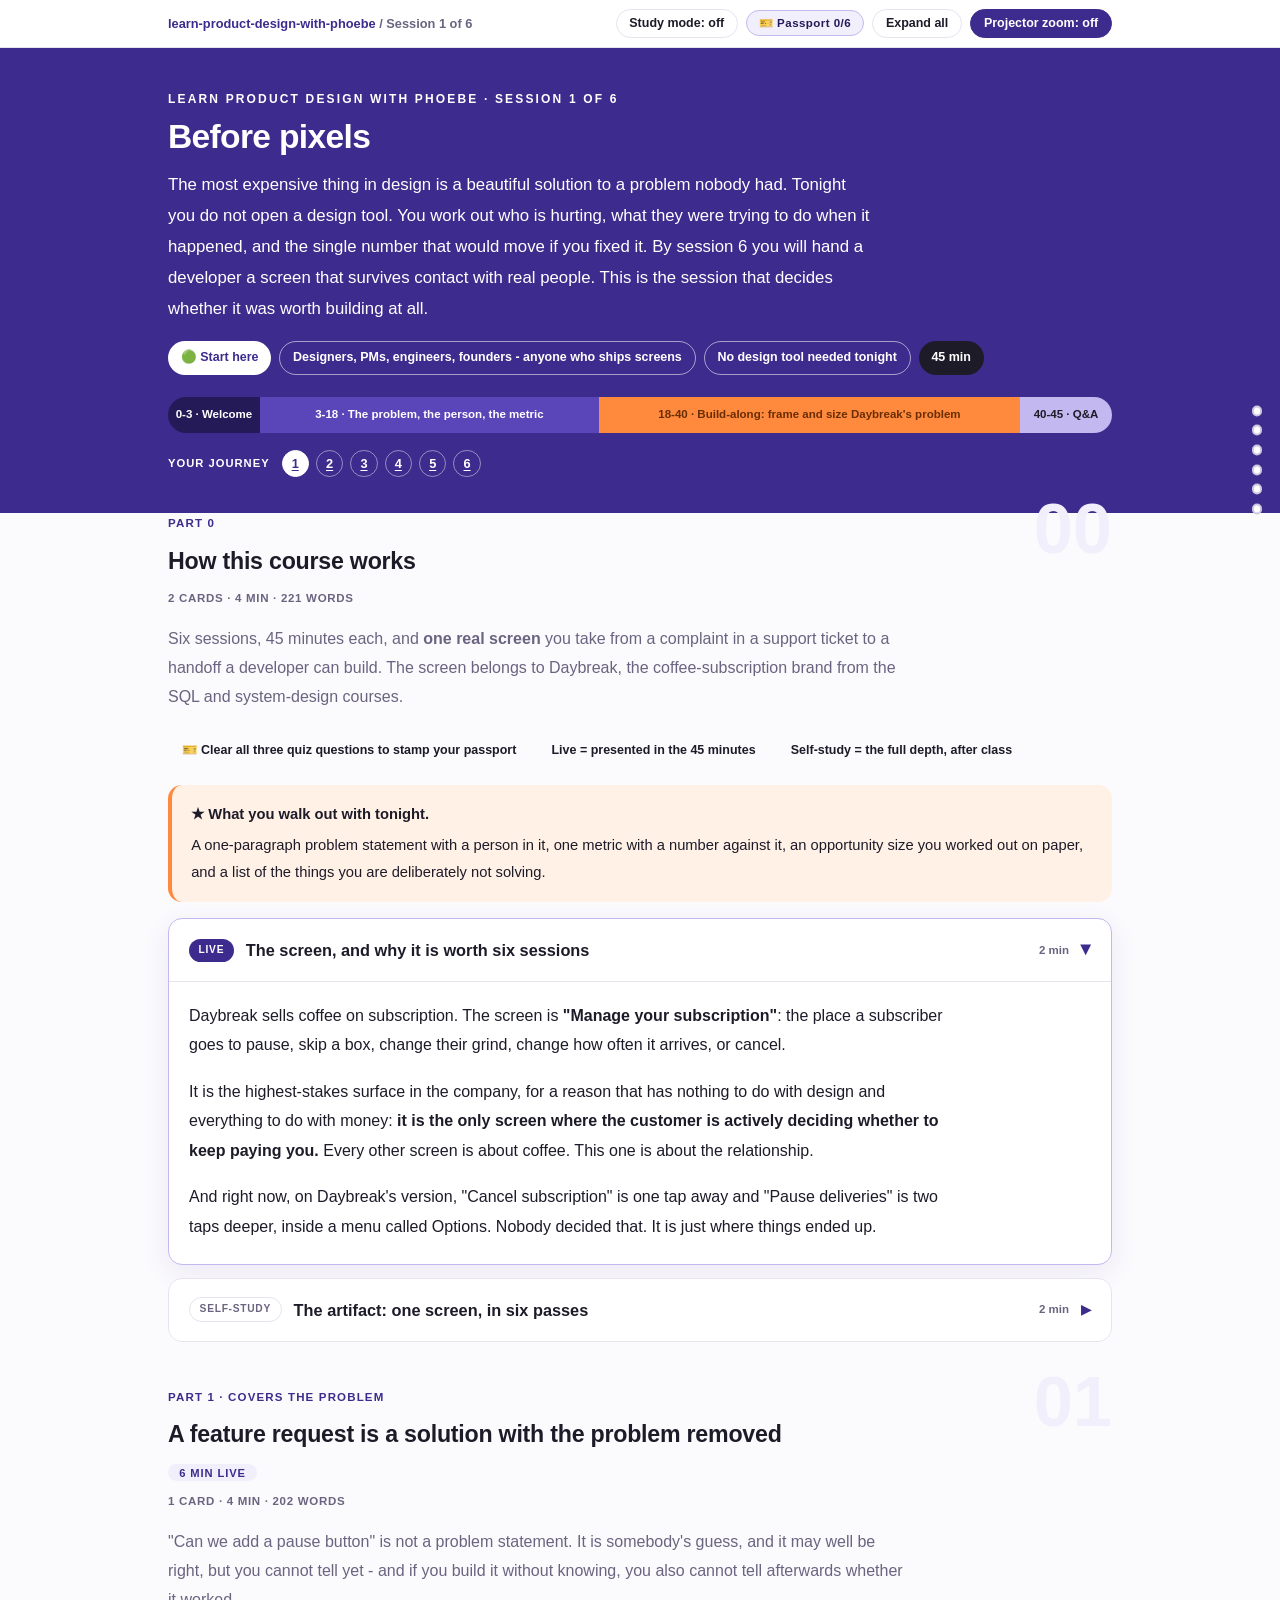
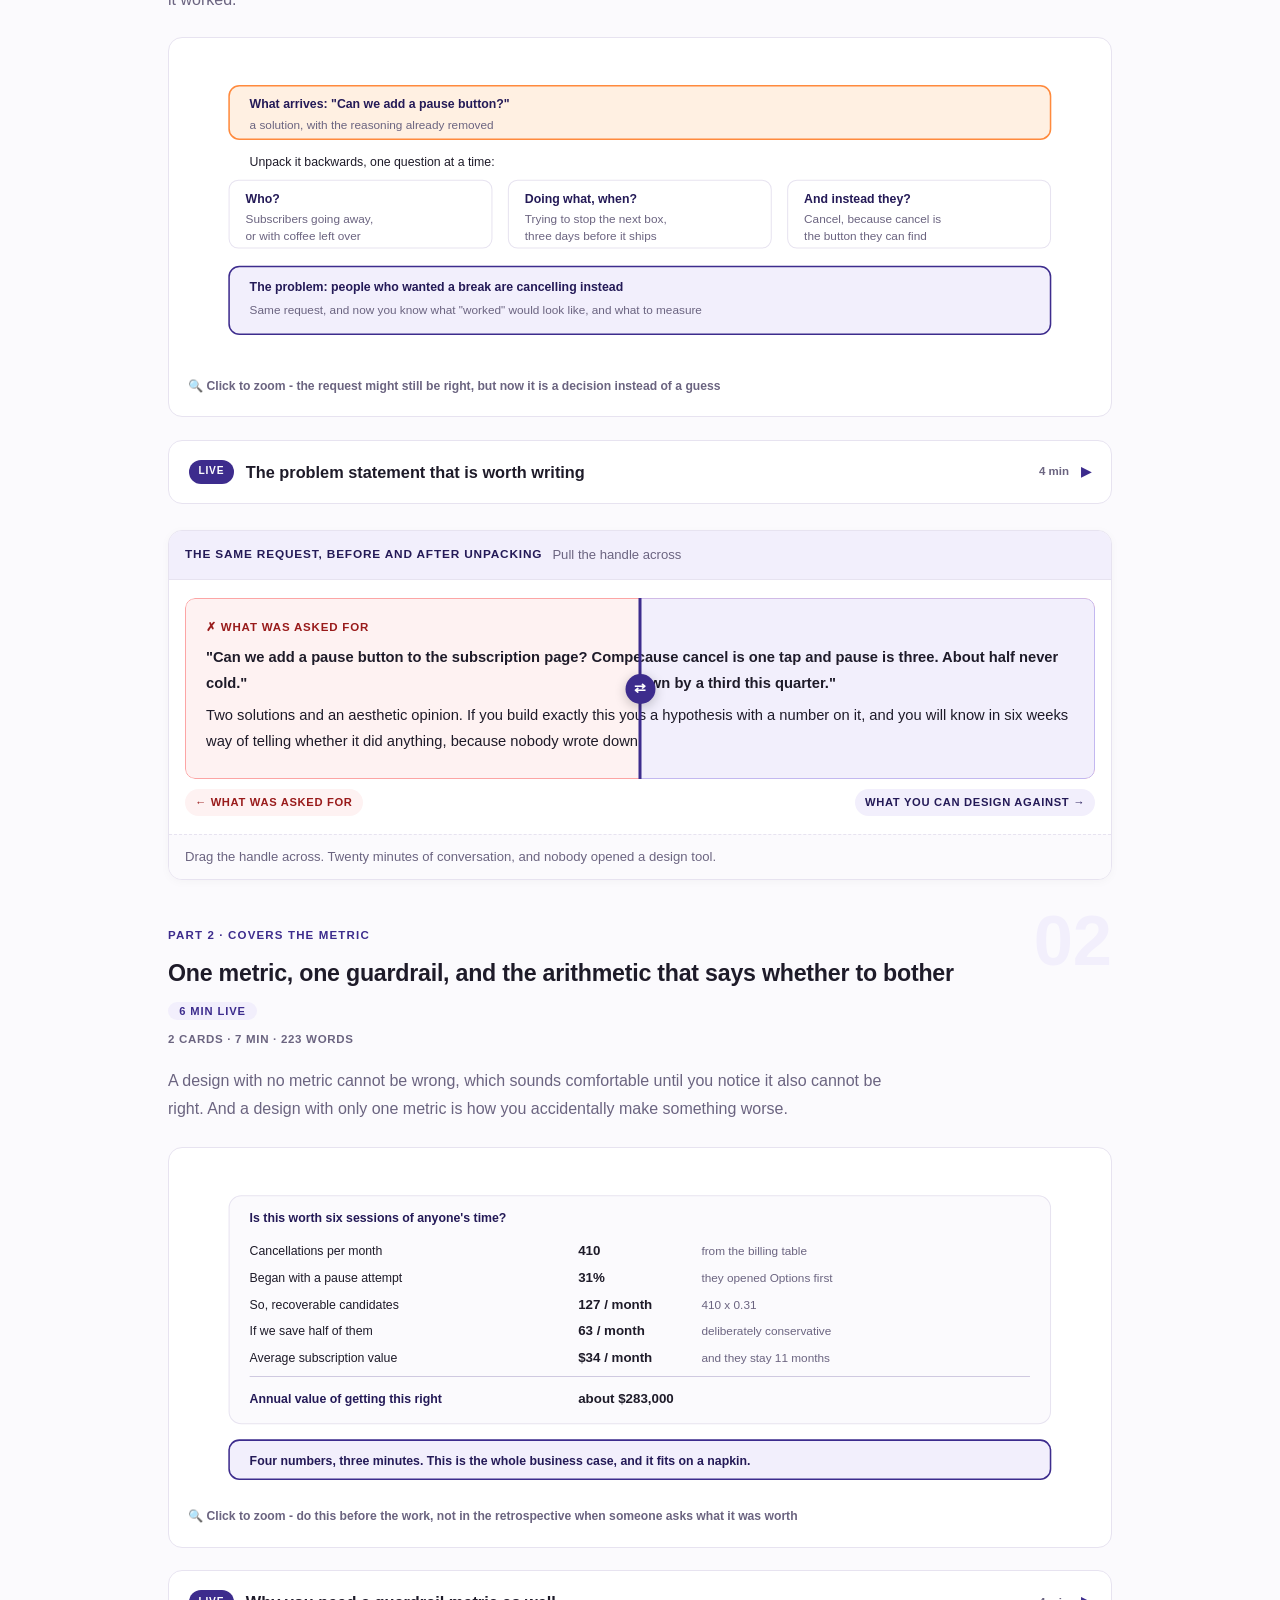
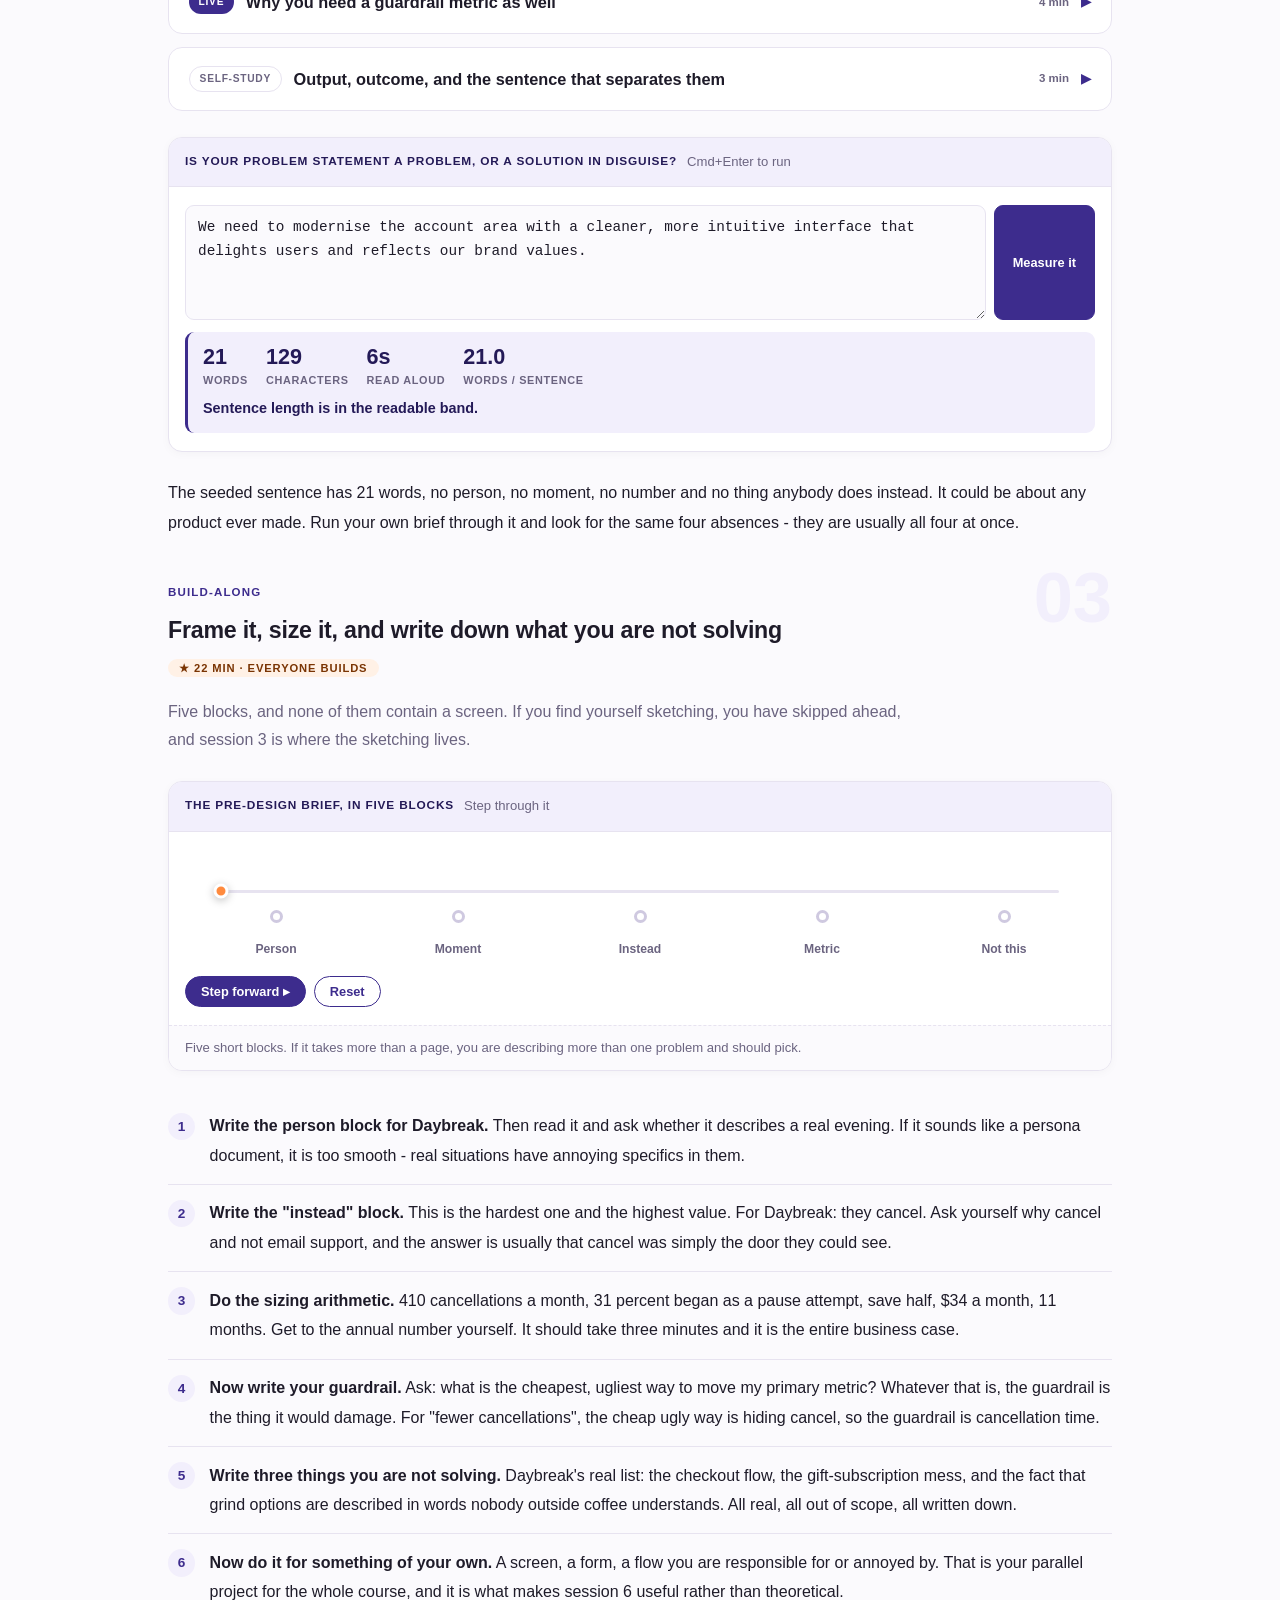
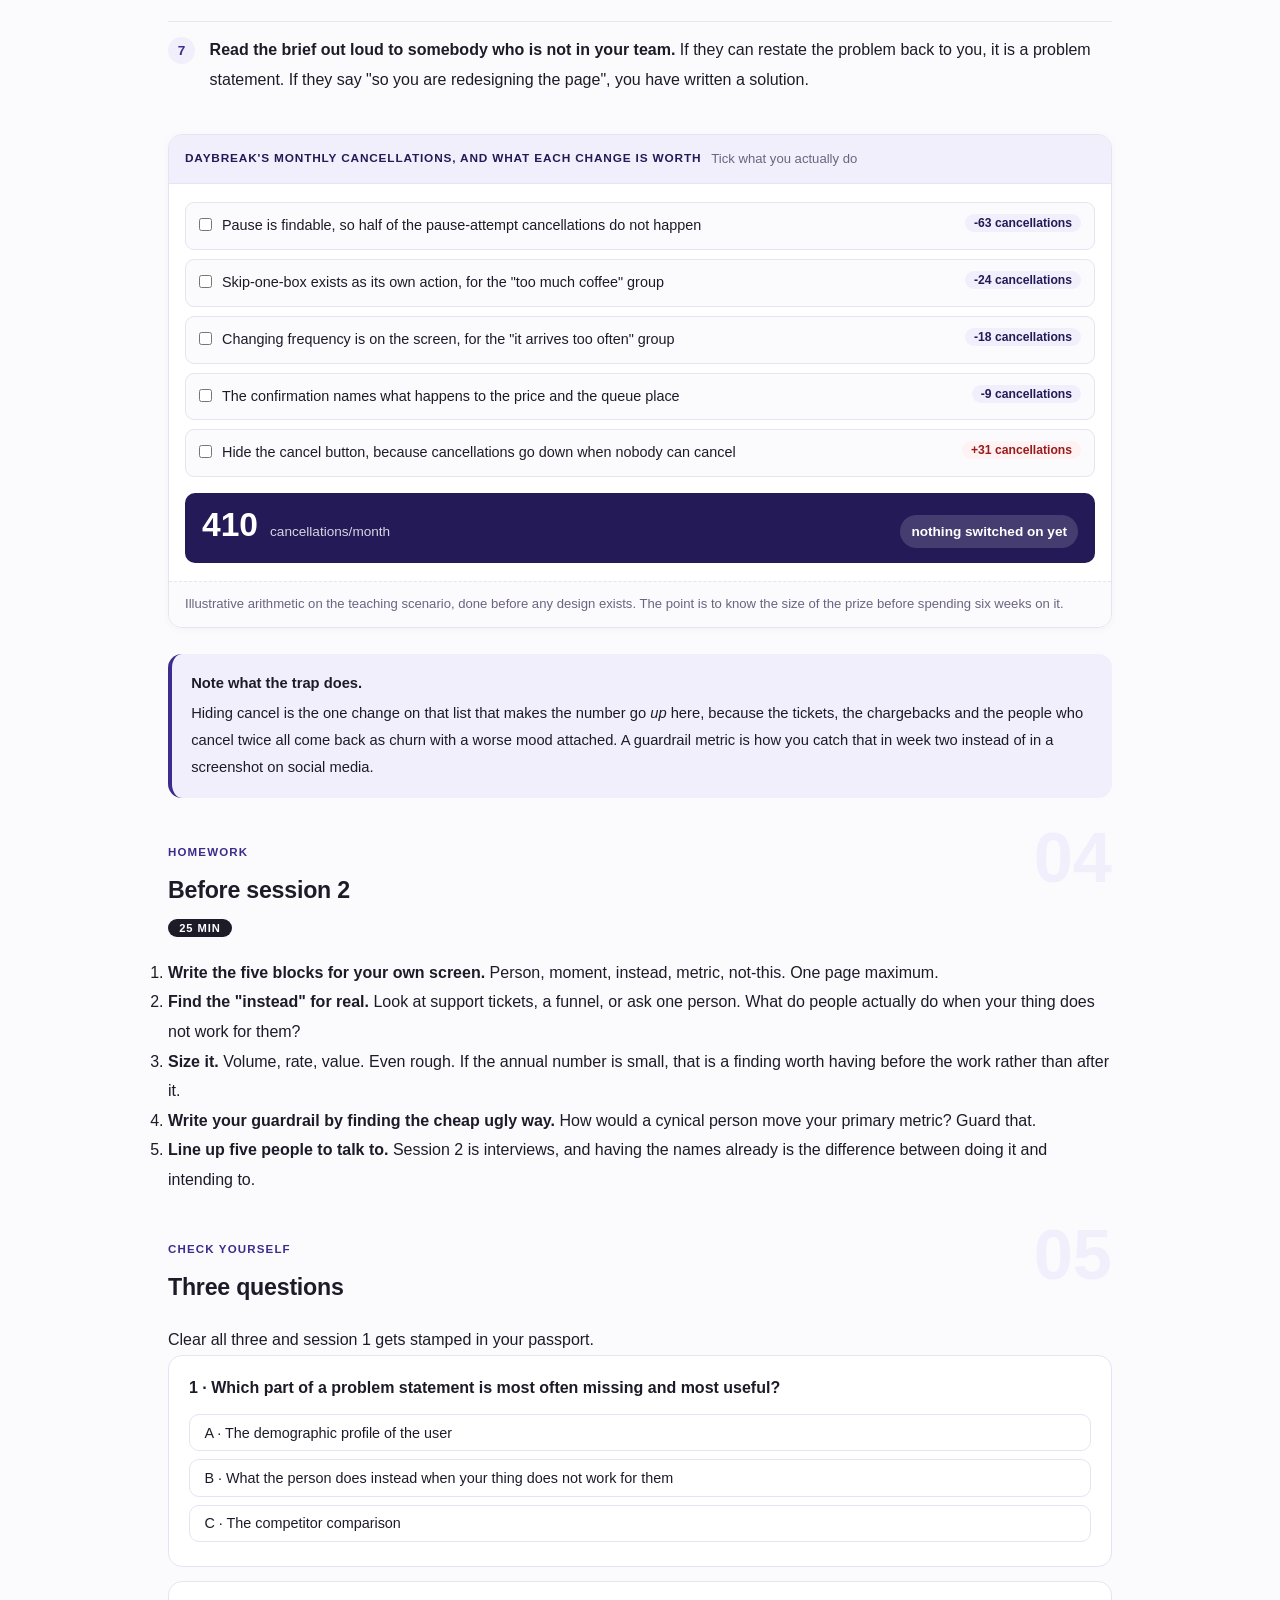
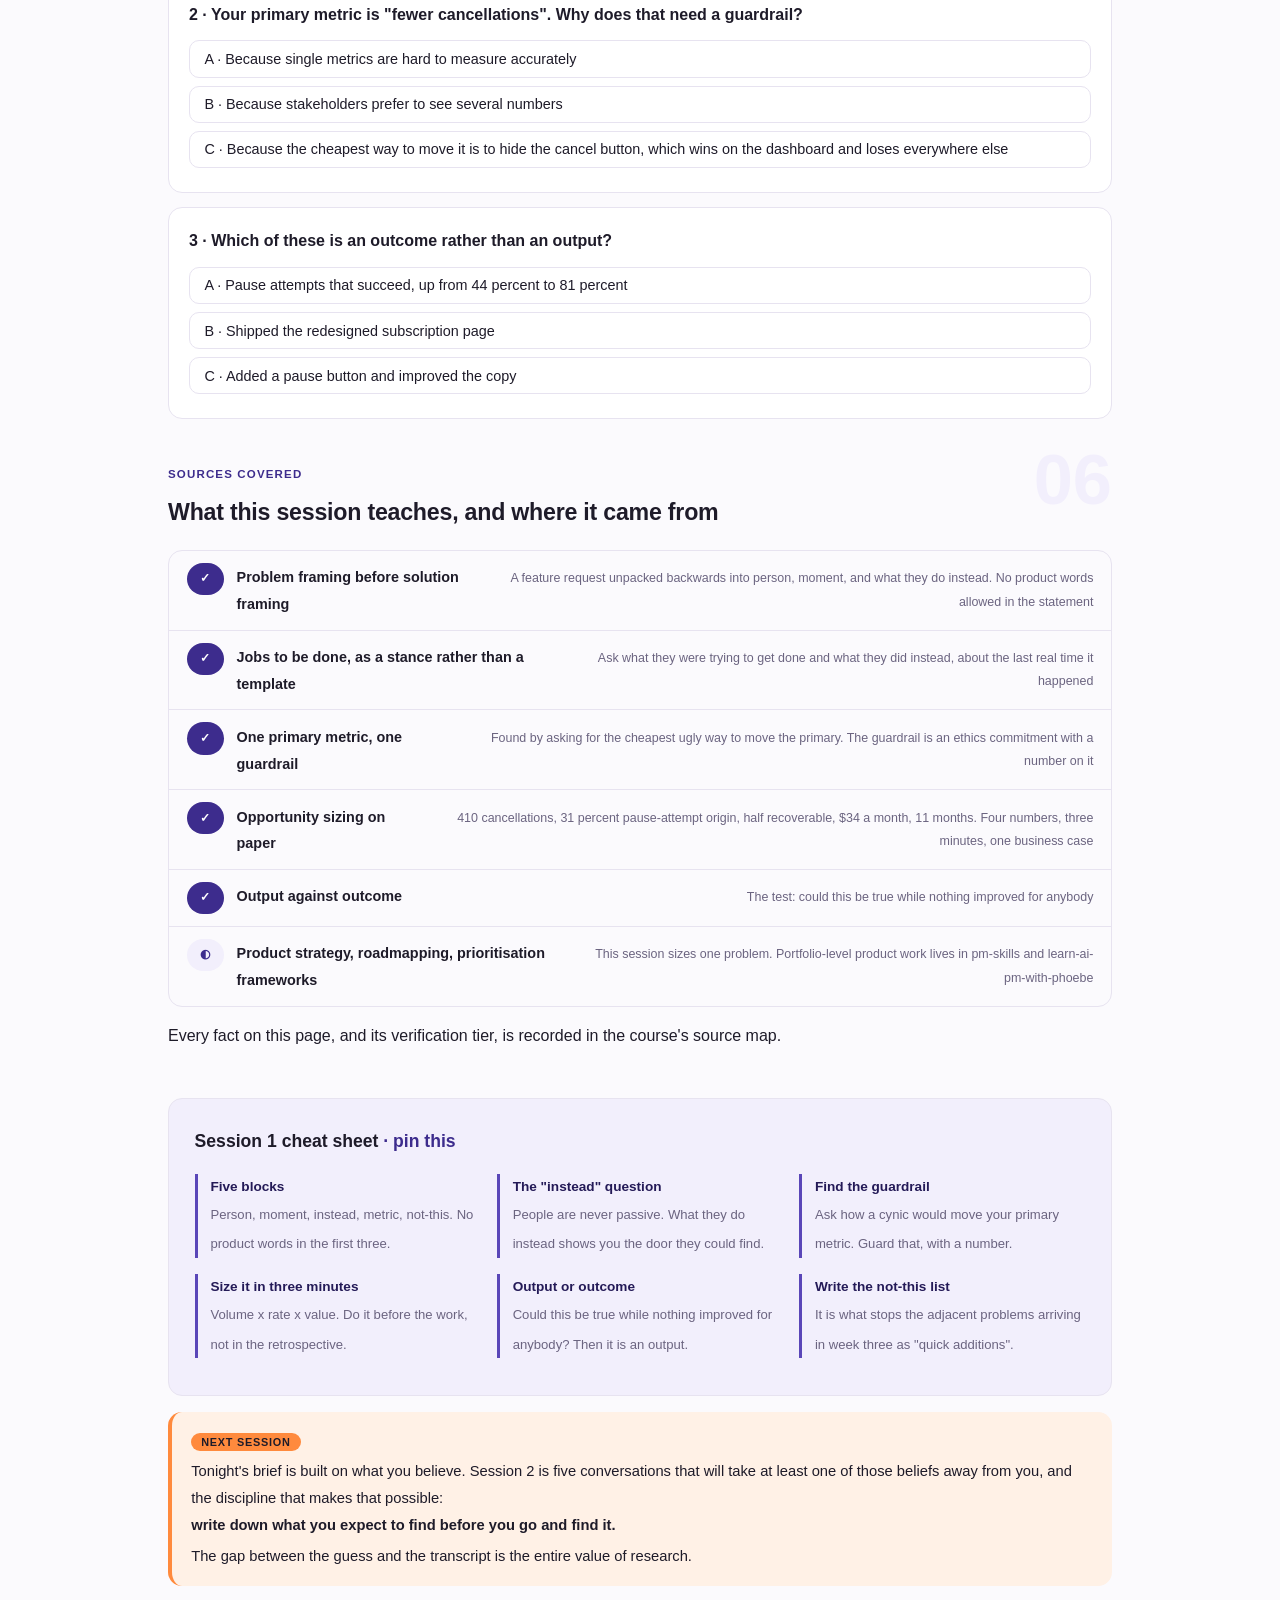
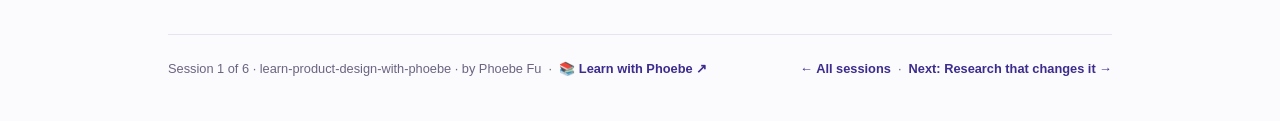
==== commit 9a64bbc6: "Light surfaces everywhere: lightbox, cheat panel, code boxes; contrast and phone-width fixes Every d" ====
--- a/courses/01-before-pixels.html
+++ b/courses/01-before-pixels.html
@@ -19,7 +19,7 @@
 <meta name="twitter:image" content="https://phoebefu6.github.io/learn-product-design-with-phoebe/assets/og-cover.png">
 <!-- social:end -->
 <title>Session 1 · Before pixels - learn product design with phoebe</title>
-<link rel="stylesheet" href="../assets/style.css?v=5">
+<link rel="stylesheet" href="../assets/style.css?v=21">
 </head>
 <body>
 
@@ -386,6 +386,6 @@
 
 </main>
 
-<script src="../assets/app.js?v=2"></script>
+<script src="../assets/app.js?v=21"></script>
 </body>
 </html>
--- a/assets/style.css
+++ b/assets/style.css
@@ -16,8 +16,8 @@
   --amber-ink: #7A3403;
   --amber-50: #FFF1E6;
   --paper: #FBFAFD;
-  --code-bg: #1A1526;
-  --code-ink: #E6E1F2;
+  --code-bg: #F2EFFC;
+  --code-ink: #1E1B29;
   --radius: 14px;
 }
 
@@ -47,7 +47,7 @@
   font-size: .75rem;
   letter-spacing: .18em;
   text-transform: uppercase;
-  opacity: .85;
+  opacity: 1;
   font-weight: 600;
 }
 .masthead h1 {
@@ -58,7 +58,7 @@
   letter-spacing: -.02em;
 }
 .masthead h1 .accent { color: inherit; }
-.masthead .sub { font-size: 1.05rem; opacity: .92; max-width: 44rem; }
+.masthead .sub { font-size: 1.05rem; opacity: 1; max-width: 44rem; }
 
 .chip-row { display: flex; flex-wrap: wrap; gap: .5rem; margin-top: 1.1rem; }
 .chip {
@@ -72,7 +72,7 @@
   white-space: nowrap;
 }
 .chip.level { background: #fff; color: var(--indigo); }
-.chip.audience { background: rgba(255,255,255,.16); color: #fff; border: 1px solid rgba(255,255,255,.35); }
+.chip.audience { background: rgba(255,255,255,.08); color: #fff; border: 1px solid rgba(255,255,255,.35); }
 .chip.time { background: var(--ink); color: #fff; font-variant-numeric: tabular-nums; }
 
 
@@ -236,7 +236,7 @@
 .pill.light { background: var(--indigo-50); color: var(--indigo); }
 .pill.inkpill { background: var(--ink); color: #fff; }
 .pill.amber, .pill.peach { background: var(--amber); color: var(--ink); }
-.pill.bare { color: var(--faint); }
+.pill.bare { color: var(--muted); }
 
 /* ---------- 4D grid ---------- */
 .grid-2 { display: grid; grid-template-columns: repeat(auto-fit, minmax(15rem, 1fr)); gap: .8rem; margin: .5rem 0 1rem; }
@@ -265,10 +265,11 @@
 table.clean td:first-child { font-weight: 600; }
 
 /* ---------- prompt boxes ---------- */
-.prompt-box {
+.prompt-box{
   position: relative;
-  background: var(--code-bg);
-  color: var(--code-ink);
+  background: #F2EFFC;
+  border: 1px solid #E7E3F0;
+  color: #1E1B29;
   border-radius: var(--radius);
   padding: 1.1rem 1.2rem;
   margin: 1rem 0 1.2rem;
@@ -278,12 +279,12 @@
   white-space: pre-wrap;
   word-break: break-word;
 }
-.prompt-box .label {
+.prompt-box .label{
   position: absolute;
   top: -0.7rem;
   left: 1rem;
-  background: var(--indigo);
-  color: #fff;
+  background: #3D2C8D;
+  color: #FFFFFF;
   font-family: "Inter", -apple-system, sans-serif;
   font-size: .68rem;
   font-weight: 700;
@@ -294,13 +295,13 @@
 }
 .prompt-box.bad .label { background: var(--faint); color: var(--ink); }
 .prompt-box.good .label { background: var(--amber); color: var(--ink); }
-.copy-btn {
+.copy-btn{
   position: absolute;
   top: .7rem;
   right: .7rem;
-  background: rgba(255,255,255,.1);
-  border: 1px solid rgba(255,255,255,.25);
-  color: #fff;
+  background: #FFFFFF;
+  border: 1px solid #E7E3F0;
+  color: #1E1B29;
   border-radius: 999px;
   padding: .25rem .8rem;
   font-size: .72rem;
@@ -309,7 +310,7 @@
   font-family: "Inter", -apple-system, sans-serif;
   transition: background .15s ease;
 }
-.copy-btn:hover { background: rgba(255,255,255,.22); }
+.copy-btn:hover { background: #E7E3F0; }
 .copy-btn.copied { background: var(--amber); border-color: var(--amber); color: var(--ink); }
 
 /* ---------- demo steps ---------- */
@@ -399,11 +400,11 @@
   gap: .4rem;
 }
 
-.lightbox {
+.lightbox{
   position: fixed;
   inset: 0;
   z-index: 100;
-  background: rgba(30,27,41,.9);
+  background: rgba(251,250,253,.97);
   display: none;
   align-items: center;
   justify-content: center;
@@ -411,8 +412,10 @@
   cursor: zoom-out;
 }
 .lightbox.open { display: flex; }
-.lightbox .inner {
+.lightbox .inner{
   background: #fff;
+  border: 1px solid #E7E3F0;
+  box-shadow: 0 10px 40px rgba(30,27,41,.14);
   border-radius: var(--radius);
   padding: 2rem;
   max-width: 94vw;
@@ -420,13 +423,12 @@
   overflow: auto;
 }
 .lightbox .inner svg, .lightbox .inner img { width: min(88vw, 70rem); height: auto; }
-.lightbox .close-hint {
+.lightbox .close-hint{
   position: fixed;
   top: 1rem; right: 1.4rem;
-  color: #fff;
+  color: #1E1B29;
   font-size: .8rem;
   font-weight: 600;
-  opacity: .8;
 }
 
 /* ---------- courses covered ---------- */
@@ -445,19 +447,20 @@
 .covered-row .note { margin-left: auto; color: var(--muted); font-size: .78rem; text-align: right; }
 
 /* ---------- cheat sheet footer ---------- */
-.cheat {
-  background: var(--ink);
-  color: #fff;
+.cheat{
+  background: #F2EFFC;
+  border: 1px solid #E7E3F0;
+  color: #1E1B29;
   border-radius: var(--radius);
   padding: 1.6rem 1.6rem 1.3rem;
   margin-top: 3rem;
 }
 .cheat h3 { font-size: 1.1rem; margin-bottom: 1rem; }
-.cheat h3 span { color: var(--indigo-soft); }
+.cheat h3 span { color: #3D2C8D; }
 .cheat .grid-2 { gap: 1rem; }
 .cheat .cheat-item { border-left: 3px solid var(--indigo-mid); padding-left: .8rem; }
-.cheat .cheat-item b { display: block; font-size: .85rem; color: var(--indigo-soft); }
-.cheat .cheat-item span { font-size: .82rem; opacity: .85; }
+.cheat .cheat-item b { display: block; font-size: .85rem; color: #241A57; }
+.cheat .cheat-item span { font-size: .82rem; color: #6B6480; }
 
 footer.pagefoot {
   border-top: 1px solid var(--hairline);
@@ -552,7 +555,7 @@
   margin-top: 1.1rem;
   flex-wrap: wrap;
 }
-.journey .jlabel { font-size: .7rem; font-weight: 700; text-transform: uppercase; letter-spacing: .09em; opacity: .8; margin-right: .3rem; }
+.journey .jlabel { font-size: .7rem; font-weight: 700; text-transform: uppercase; letter-spacing: .09em; opacity: 1; margin-right: .3rem; }
 .journey a {
   width: 1.7rem; height: 1.7rem;
   border-radius: 999px;
@@ -1150,7 +1153,7 @@
   transition: all .18s ease;
 }
 .pp-stamp:hover { border-color: var(--indigo-soft); }
-.pp-stamp i { font-size: 1.3rem; font-style: normal; opacity: .35; }
+.pp-stamp i { font-size: 1.3rem; font-style: normal; opacity: 1; }
 .pp-stamp b { font: 800 0.7rem Inter, sans-serif; }
 .pp-stamp.got {
   border-style: solid; border-color: var(--indigo);
@@ -1181,3 +1184,28 @@
   .tick-stage span { font-size: 0.68rem; }
   .pp-stamp { width: 62px; }
 }
+
+/* layout-patch-3: phone-width overflow (2026-10-10) */
+.sql-bar { flex-wrap: wrap; }
+@media (max-width: 480px) {
+  .covered-row { flex-wrap: wrap; }
+  .covered-row .note { margin-left: 0; text-align: left; flex-basis: 100%; }
+  details.card summary { flex-wrap: wrap; }
+  details.card summary .mini { white-space: normal; }
+  .wk, .sqlbox, .prompt-box, pre { max-width: 100%; overflow-x: auto; }
+  .mono, code, strong, .note { overflow-wrap: anywhere; }
+  select, input[type=range], label { max-width: 100%; }
+  canvas, svg, img { max-width: 100%; height: auto; }
+  .tree-kids, .tree-node-wrap, .tree-node, .rb-night, .al-row, .gd-field, .tl-row, .sl-row { max-width: 100%; overflow-x: auto; }
+  .tl-cols, .sl-cols, .bb-cols, .ev-cols, [class$="-cols"] { grid-template-columns: 1fr !important; display: grid; }
+  .tl-cols > *, .sl-cols > *, [class$="-cols"] > * { min-width: 0; max-width: 100%; }
+  .mono { white-space: normal; }
+  .er-w, .bb-lab, .tl-lev, .sl-lev { max-width: 100%; white-space: normal; }
+}
+/* contrast-patch-2b */
+.cheat a { color: var(--indigo-deep, var(--ink)); }
+.chip.audience { background: transparent; border-color: rgba(255,255,255,.55); }
+.masthead a, .masthead .sub a { color: #fff; text-decoration: underline; text-underline-offset: 2px; }
+.prompt-box b, .prompt-box strong { color: var(--indigo-deep, var(--ink)); }
+.prompt-box span, .prompt-box em, .prompt-box i { color: inherit; }
+.pp-stamp i { color: var(--ink); }
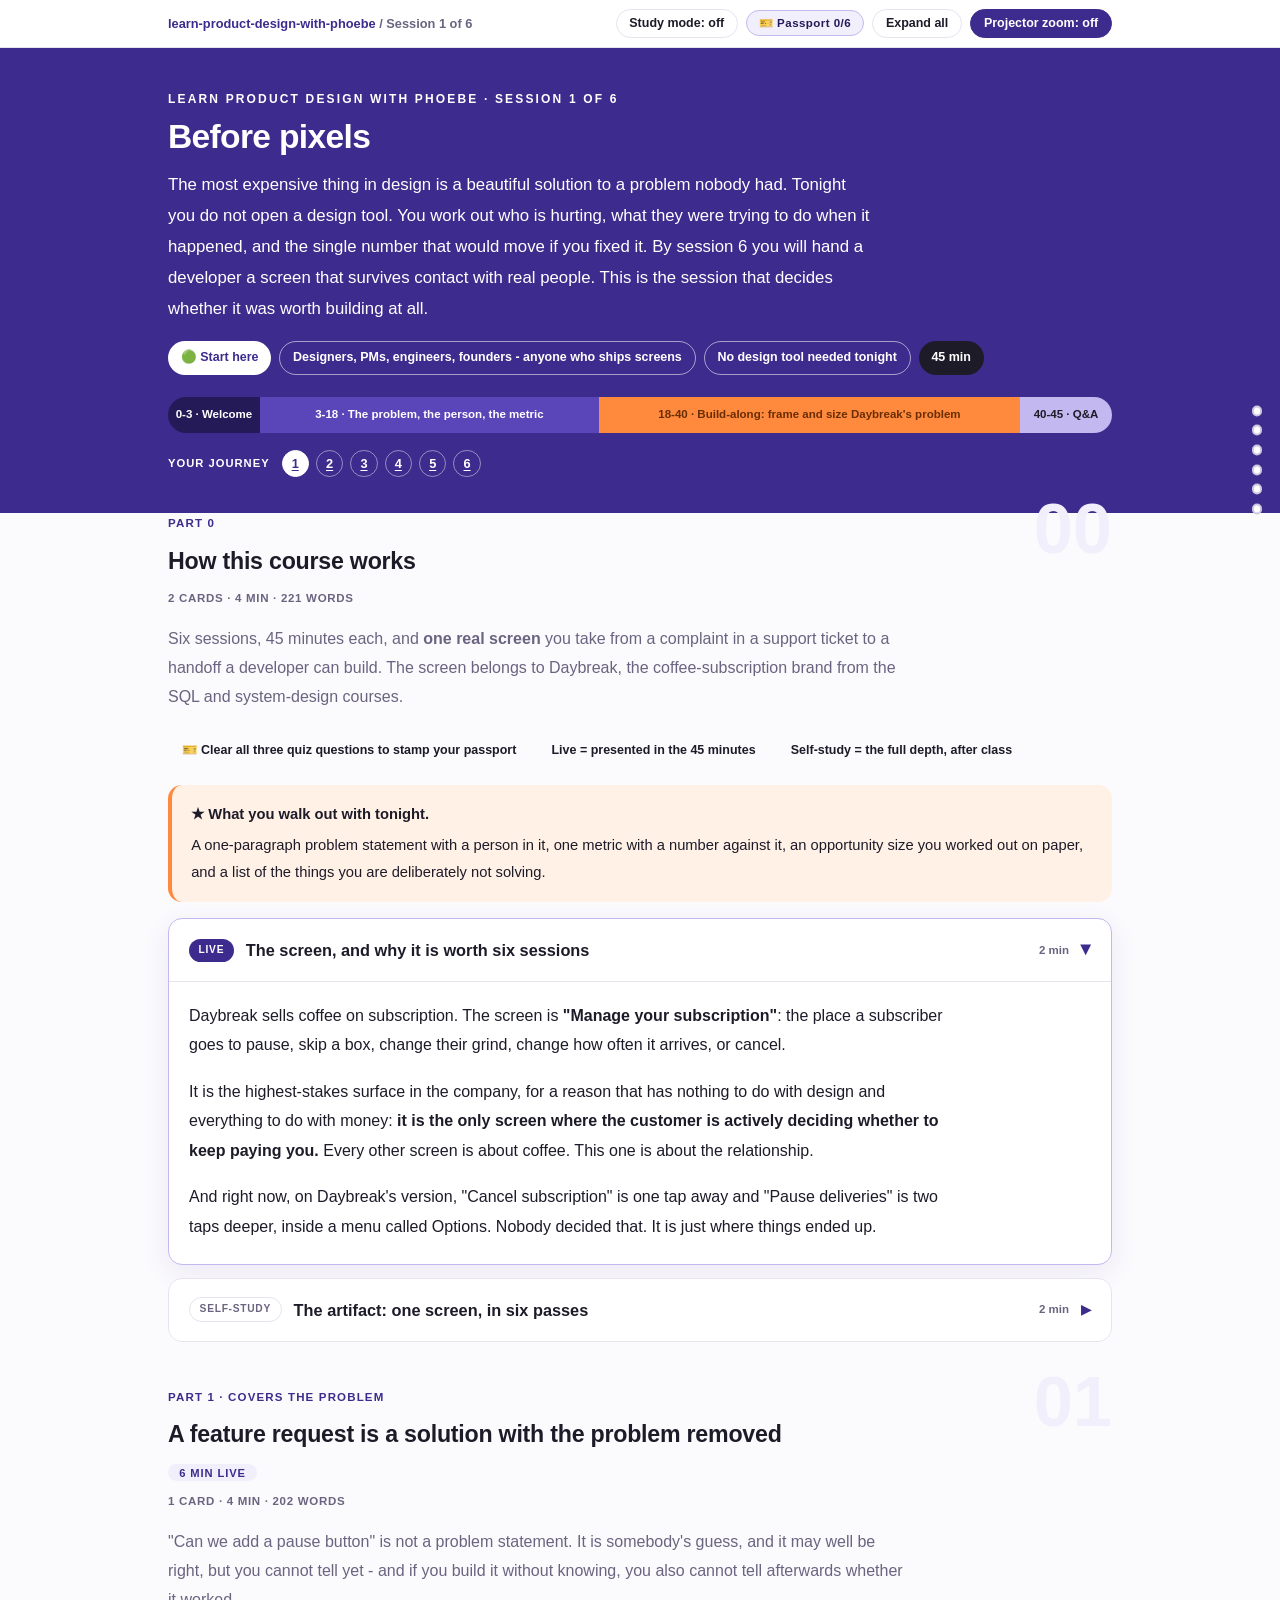
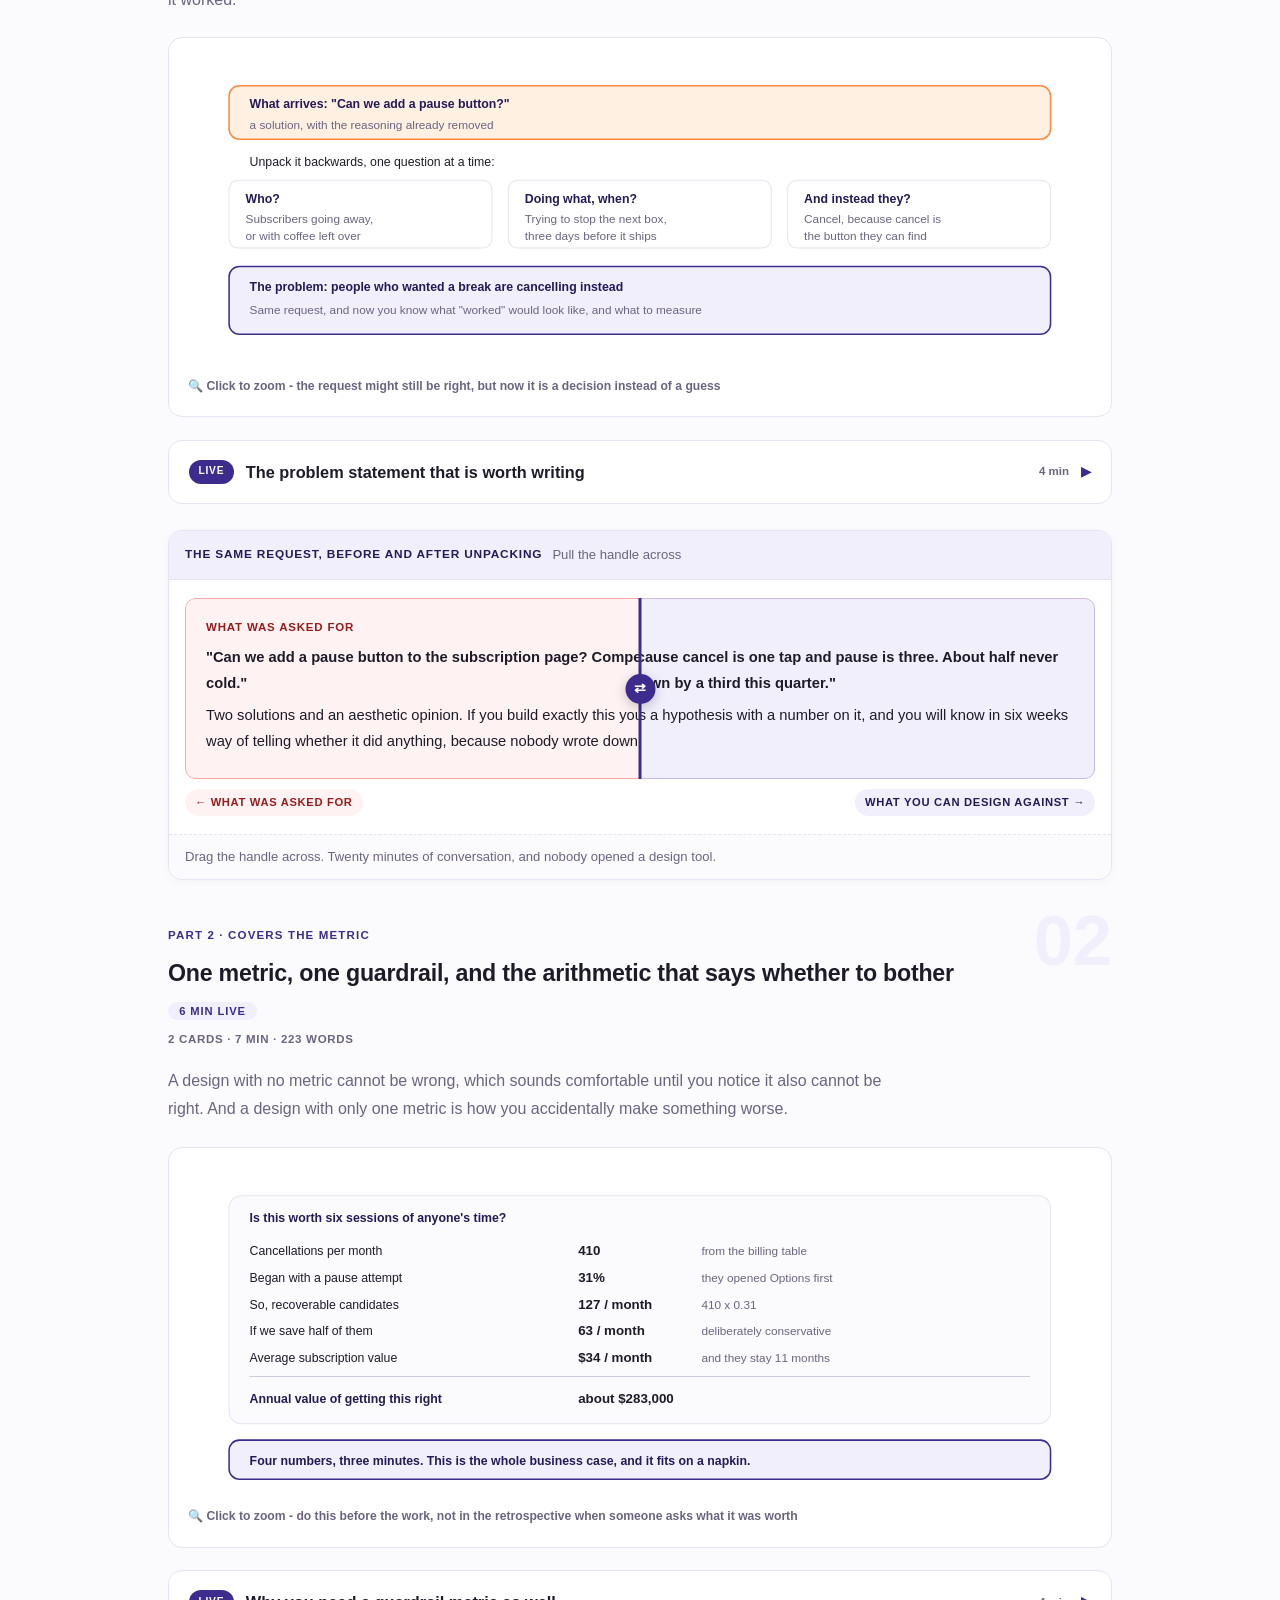
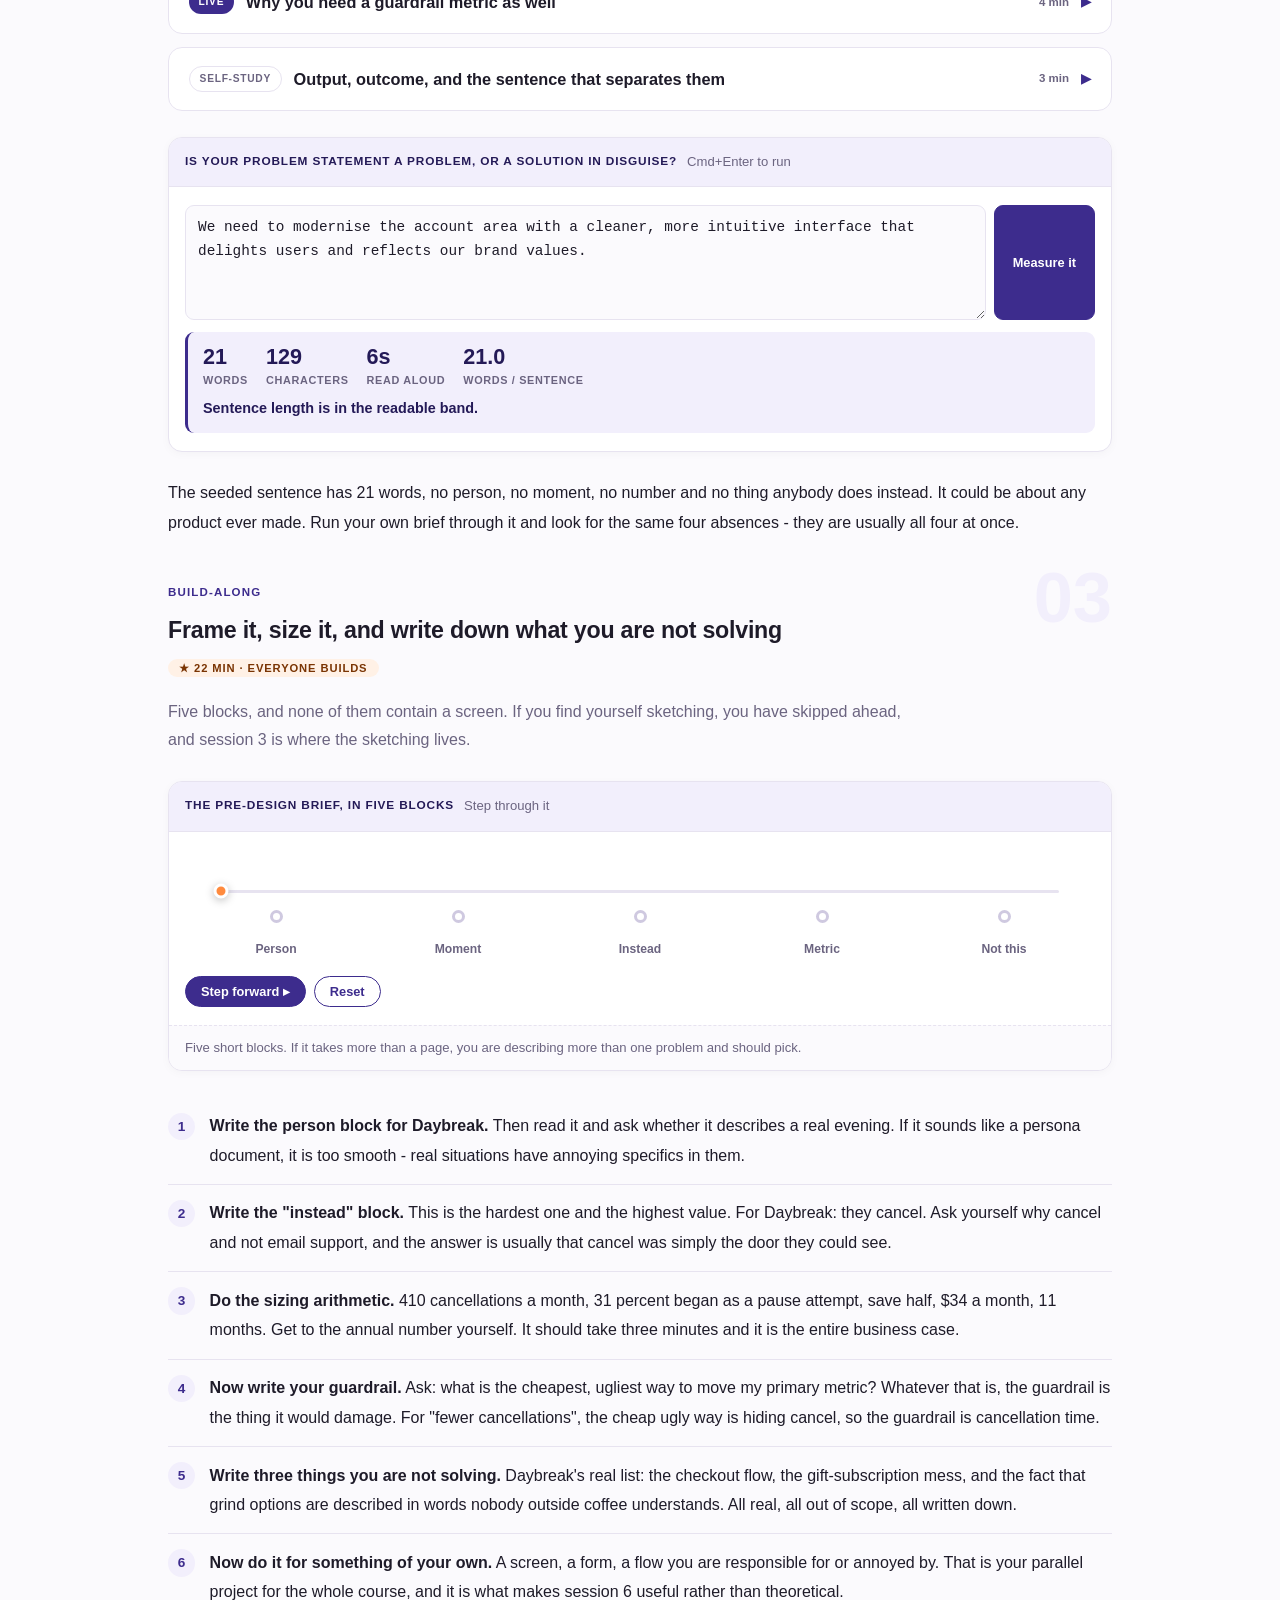
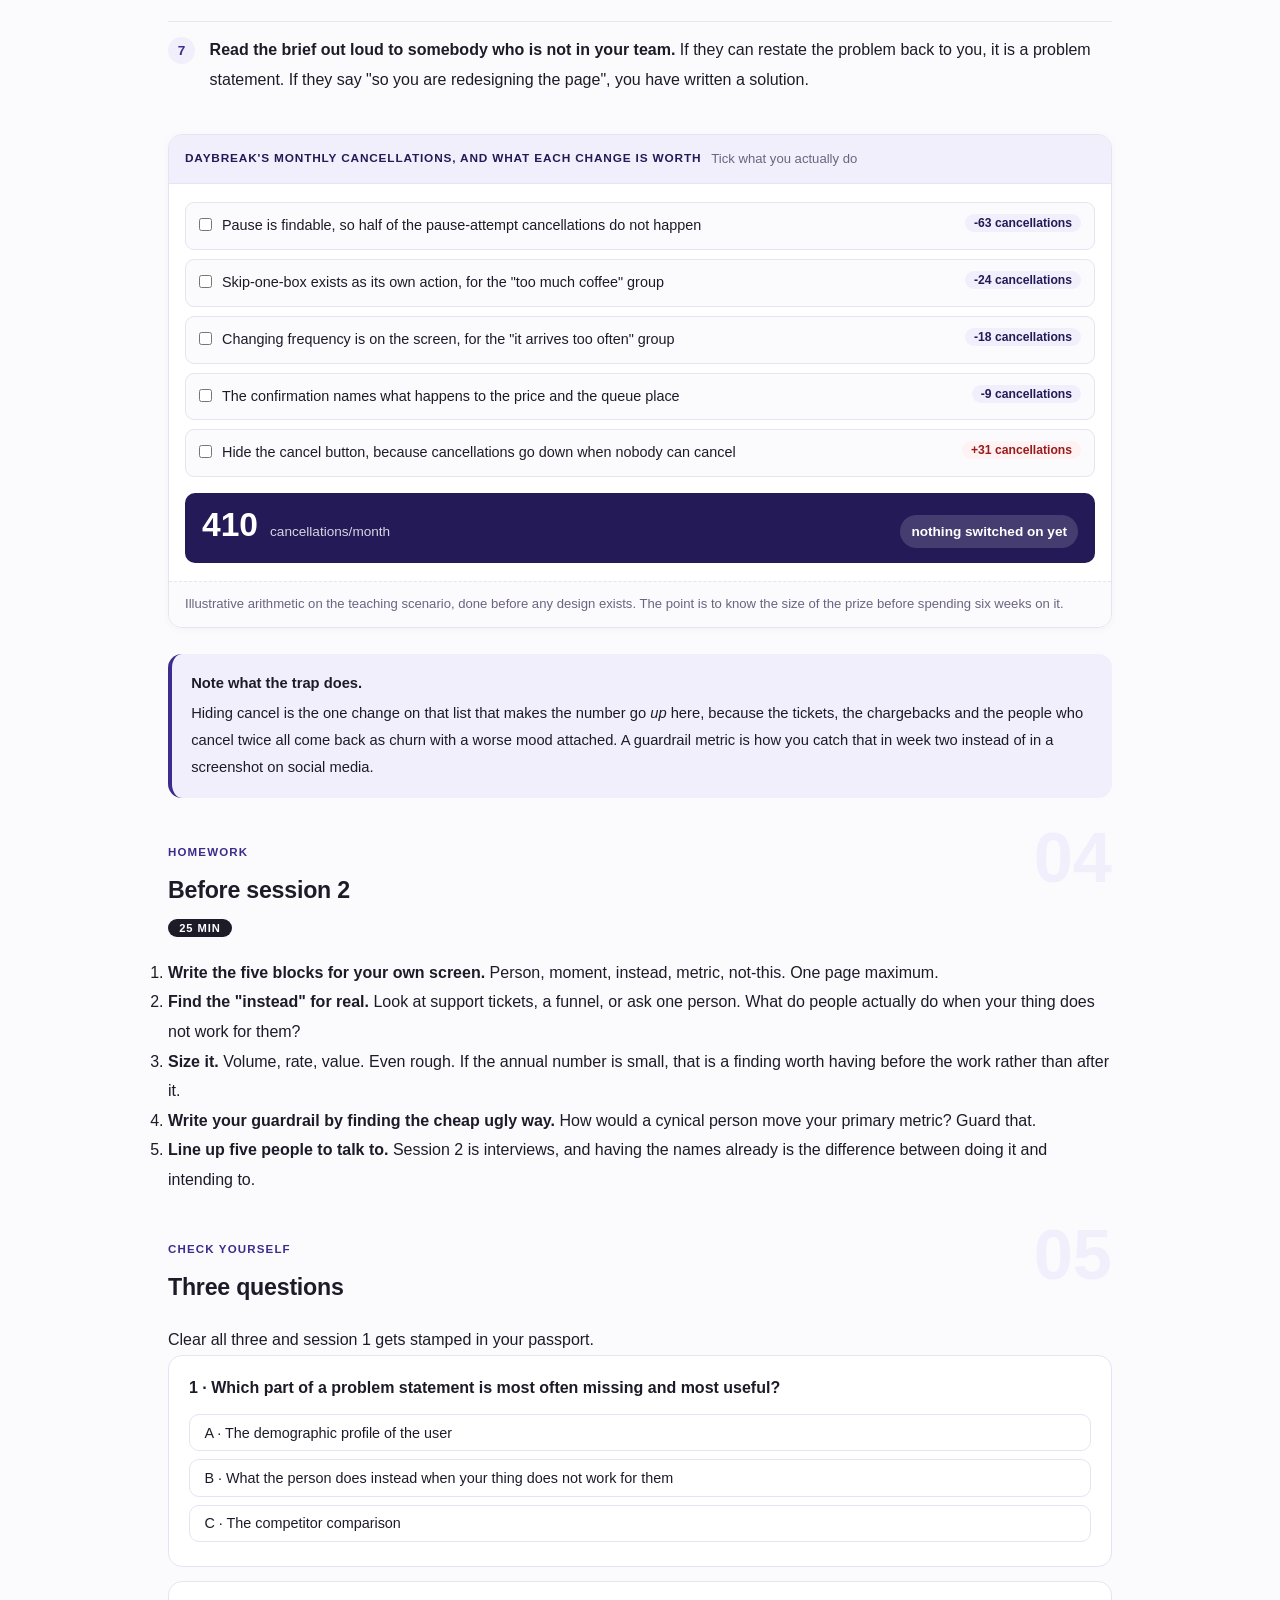
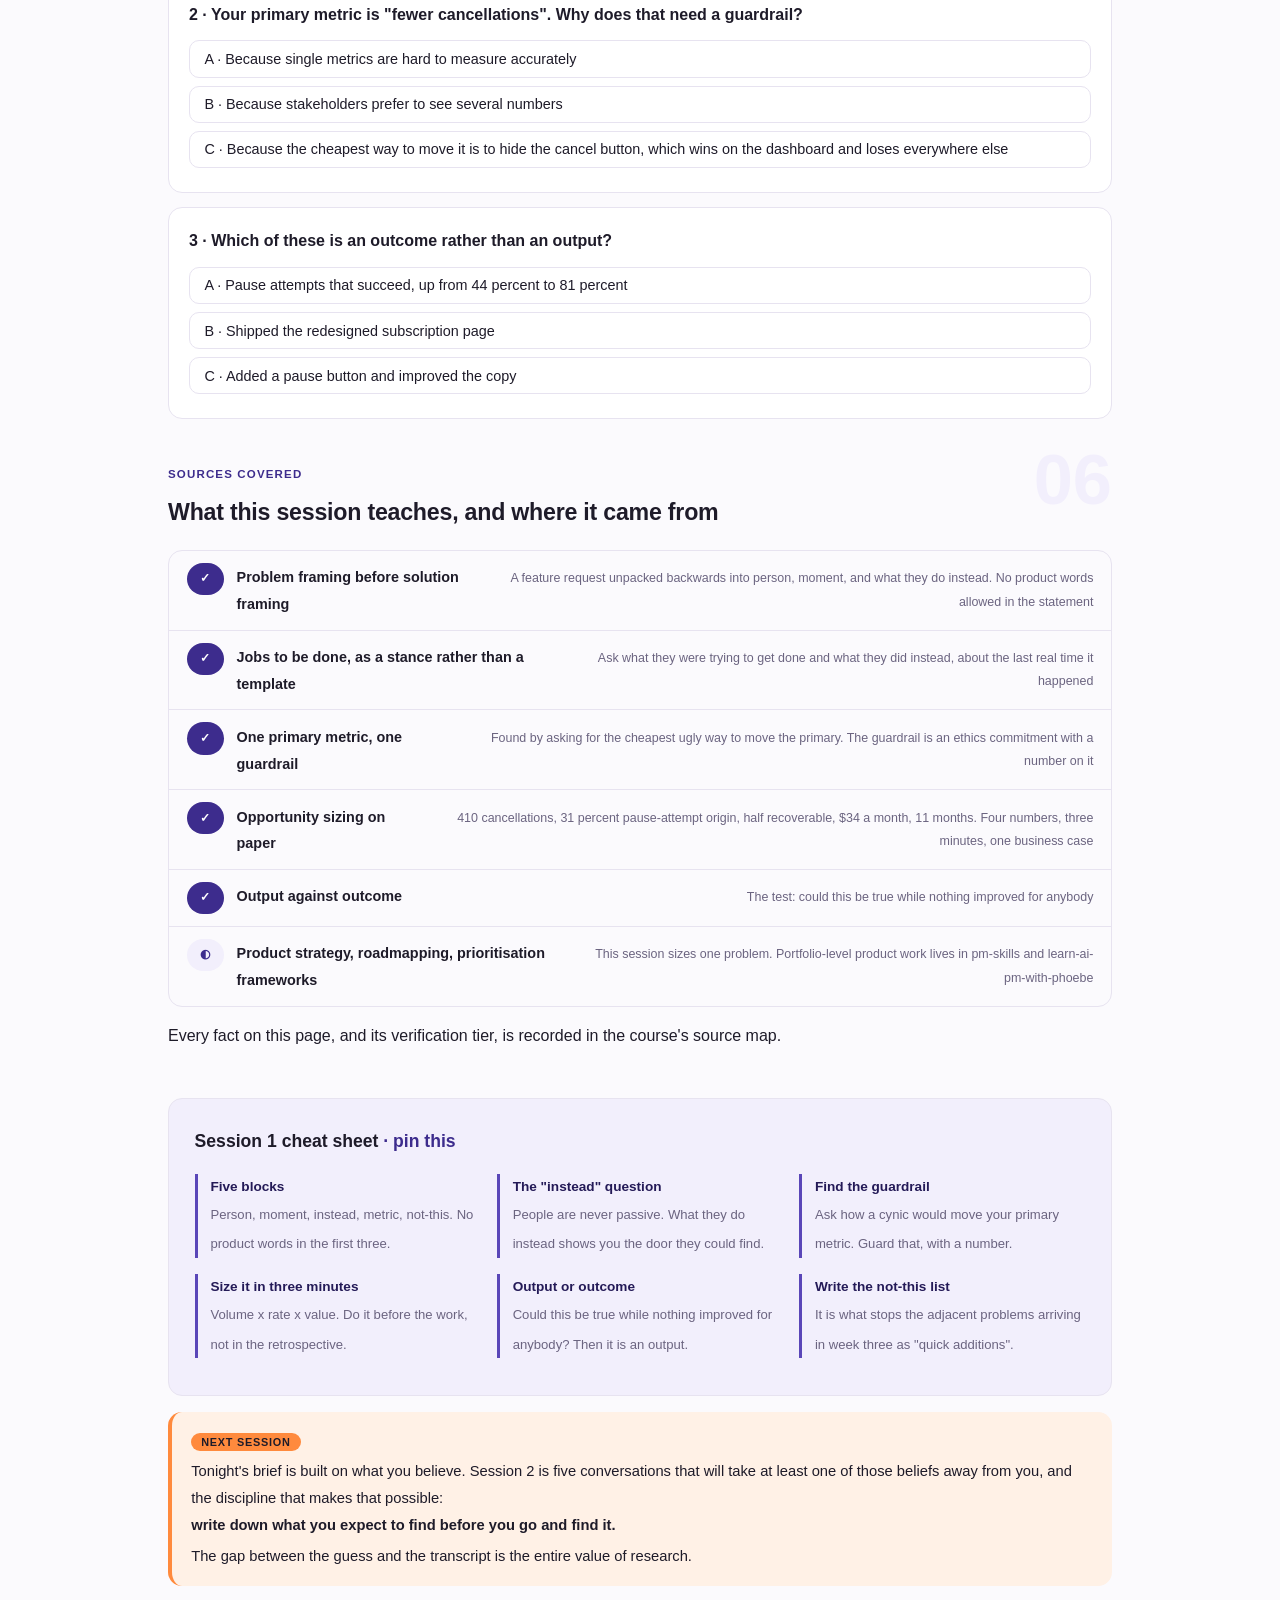
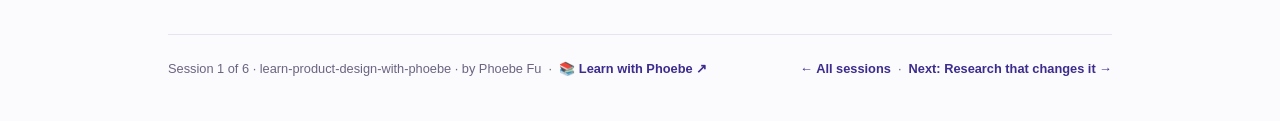
==== commit 80854e41: "Replace template cross marks with words The quiz wrong-answer label, the wipe widget headings and th" ====
--- a/courses/01-before-pixels.html
+++ b/courses/01-before-pixels.html
@@ -19,7 +19,7 @@
 <meta name="twitter:image" content="https://phoebefu6.github.io/learn-product-design-with-phoebe/assets/og-cover.png">
 <!-- social:end -->
 <title>Session 1 · Before pixels - learn product design with phoebe</title>
-<link rel="stylesheet" href="../assets/style.css?v=21">
+<link rel="stylesheet" href="../assets/style.css?v=24">
 </head>
 <body>
 
@@ -386,6 +386,6 @@
 
 </main>
 
-<script src="../assets/app.js?v=21"></script>
+<script src="../assets/app.js?v=22"></script>
 </body>
 </html>
--- a/assets/style.css
+++ b/assets/style.css
@@ -602,7 +602,7 @@
 .quiz-q .qopt.correct { background: var(--indigo); border-color: var(--indigo); color: #fff; font-weight: 600; }
 .quiz-q .qopt.correct::after { content: "  ✓"; }
 .quiz-q .qopt.wrong { background: #FEF2F2; border-color: #FCA5A5; color: #991B1B; animation: qshake .3s ease; }
-.quiz-q .qopt.wrong::after { content: "  ✗ try again"; font-size: .78rem; }
+.quiz-q .qopt.wrong::after { content: "  not this one, try again"; font-size: .78rem; }
 .quiz-q .qopt:disabled { cursor: default; }
 .quiz-q .qwhy {
   display: none;
@@ -1209,3 +1209,14 @@
 .prompt-box b, .prompt-box strong { color: var(--indigo-deep, var(--ink)); }
 .prompt-box span, .prompt-box em, .prompt-box i { color: inherit; }
 .pp-stamp i { color: var(--ink); }
+
+/* Prompt-box label sits inside the box (2026-10-12). Hanging it 0.7rem above the edge let any
+   overflow:auto parent cut it in half; in normal flow nothing can clip it. The right margin
+   keeps it clear of the Copy button; long labels wrap instead of running under it. */
+.prompt-box > .label{ position: static; display: table; margin: 0 5.2rem .55rem 0; white-space: normal; line-height: 1.45; }
+
+/* Wipe panes share one grid cell (2026-10-12): the taller pane sets the height. Pane B was
+   absolutely positioned over pane A, so a longer B was cut off at the bottom on phones. */
+.wipe-panes { display: grid; }
+.wipe-panes > .wipe-a, .wipe-panes > .wipe-b { grid-area: 1 / 1; }
+.wipe-panes > .wipe-b { position: relative; inset: auto; }
